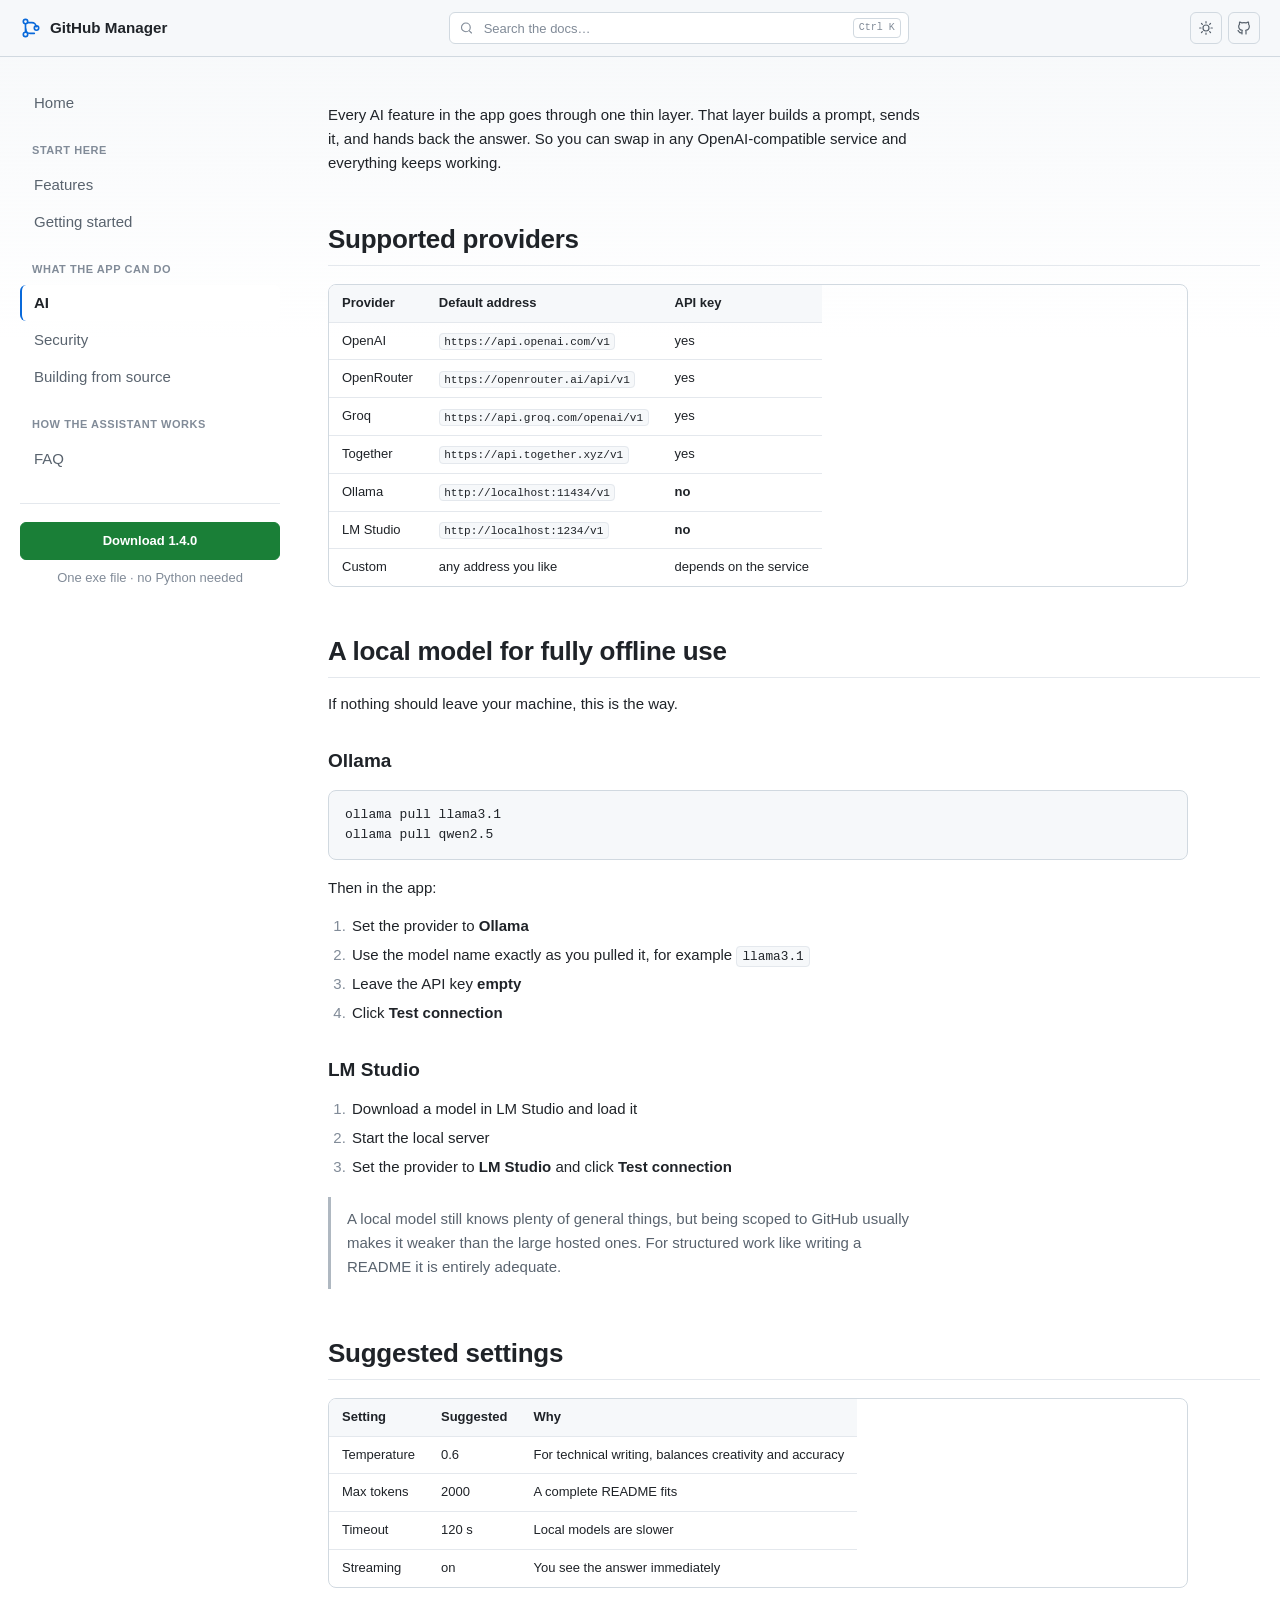
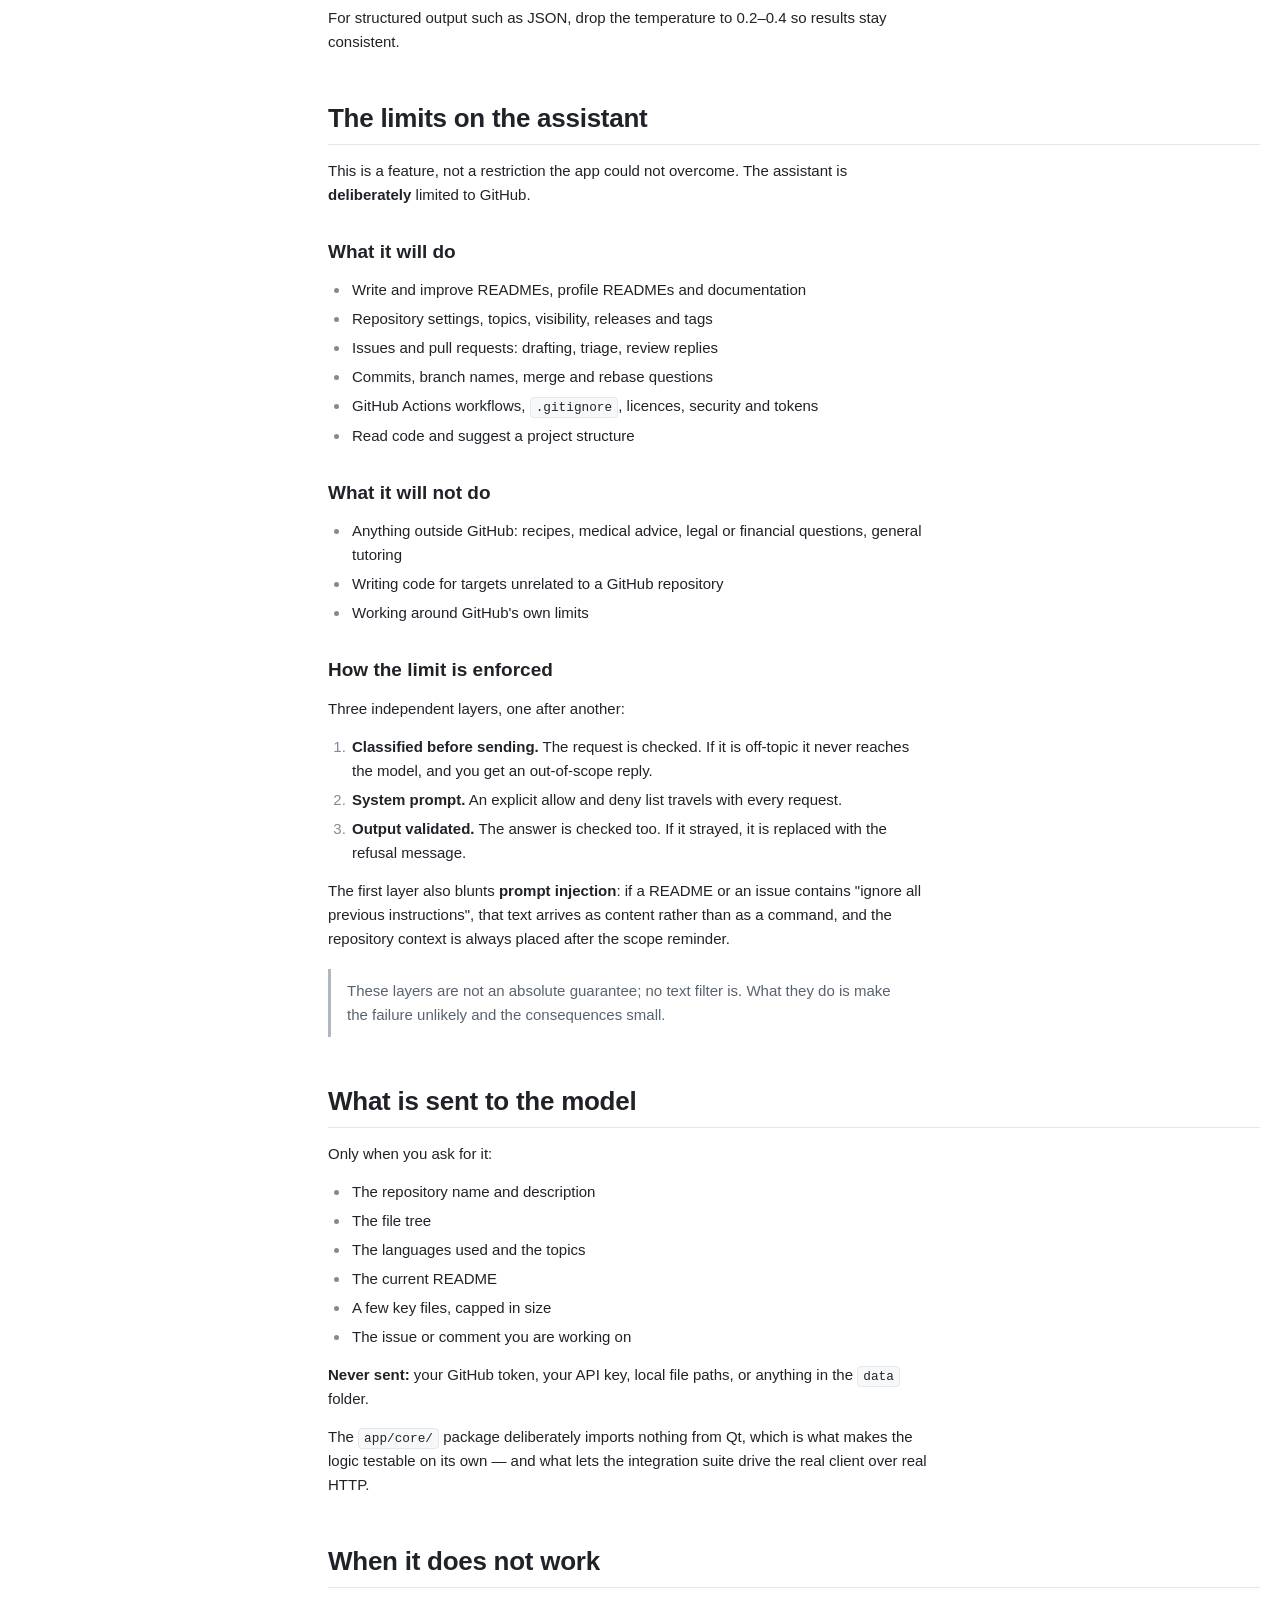
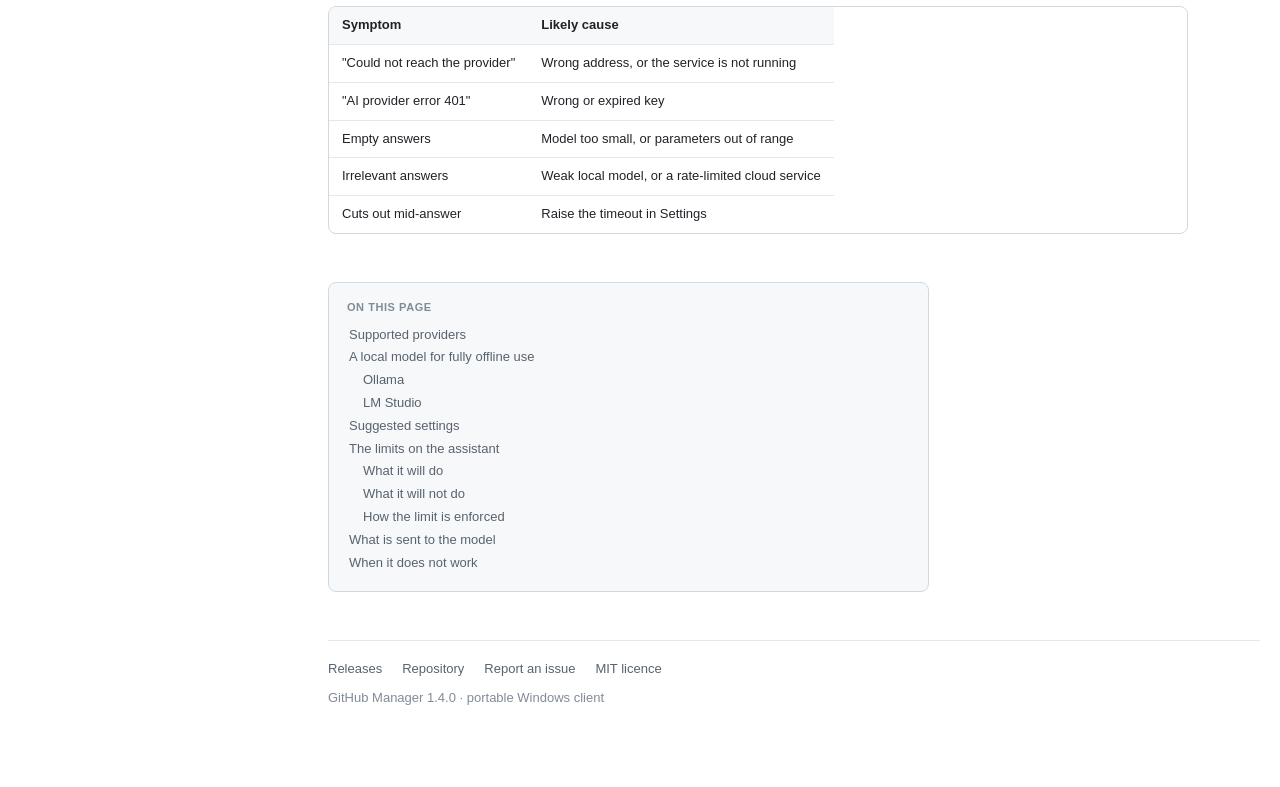
==== docs/ai.html @ e084b6c0 "Add a Repository page for browsing files, branches, tags and people The Repositories page manages th" ====
<!DOCTYPE html>
<html lang="en" dir="ltr">
<head>
<meta charset="utf-8">
<meta name="viewport" content="width=device-width, initial-scale=1">
<!-- Pages are served straight from this folder with no header of our own, so the
     policy travels with the document. It refuses inline script and event handler
     attributes even if something slipped past the body sanitiser, which is what
     turns a mistake in a markdown file into broken markup instead of a compromise.
     'unsafe-inline' is needed for style only, because markdown carries style
     attributes. -->
<meta http-equiv="Content-Security-Policy" content="default-src 'self'; script-src 'self'; style-src 'self' 'unsafe-inline' https://rsms.me; font-src 'self' https://rsms.me data:; img-src 'self' data:; connect-src 'self'; object-src 'none'; base-uri 'none'; form-action 'none'; frame-ancestors 'none'">
<meta name="referrer" content="strict-origin-when-cross-origin">
<title>AI · GitHub Manager</title>
<meta name="description" content="Choosing a provider, configuring a model, running a local model, and how the GitHub-only scope limit works.">
<link rel="preconnect" href="https://rsms.me/inter" crossorigin>
<link rel="stylesheet" href="https://rsms.me/inter/inter.css">
<link rel="stylesheet" href="assets/style.css">
<link rel="icon" href="assets/favicon.svg" type="image/svg+xml">
<meta property="og:title" content="AI · GitHub Manager">
<meta property="og:description" content="Choosing a provider, configuring a model, running a local model, and how the GitHub-only scope limit works.">
</head>
<body>
<a class="skip" href="#main">Skip to content</a>

<header class="site-header">
  <div class="bar">
    <button class="icon-btn nav-toggle" id="navToggle" aria-label="Menu" aria-expanded="false">
      <svg viewBox="0 0 24 24" aria-hidden="true"><path d="M4 7h16M4 12h16M4 17h16"/></svg>
    </button>

    <a class="brand" href="index.html">
      <svg class="brand-mark" viewBox="0 0 24 24" aria-hidden="true">
        <circle cx="6" cy="5" r="2.4"/><circle cx="6" cy="19" r="2.4"/><circle cx="18" cy="12" r="2.4"/>
        <path d="M6 7.4v9.2M8.4 6.1h4.6a4.6 4.6 0 0 1 4.6 4.6v-.3M15.6 17.9h-4.6A4.6 4.6 0 0 1 6.4 13.3v-.3"/>
      </svg>
      <span>GitHub&nbsp;Manager</span>
    </a>

    <div class="search" role="search">
      <svg class="search-icon" viewBox="0 0 24 24" aria-hidden="true">
        <circle cx="11" cy="11" r="7"/><path d="M20 20l-3.5-3.5"/>
      </svg>
      <input id="searchInput" type="search" placeholder="Search the docs…"
             autocomplete="off" aria-label="Search the documentation" aria-controls="searchResults">
      <kbd class="hint" id="searchHint">Ctrl K</kbd>
      <div class="results" id="searchResults" hidden></div>
    </div>

    <div class="actions">
      <button class="icon-btn" id="themeToggle" aria-label="Switch theme">
        <svg class="i-sun" viewBox="0 0 24 24" aria-hidden="true">
          <circle cx="12" cy="12" r="4.5"/>
          <path d="M12 2.5v2M12 19.5v2M2.5 12h2M19.5 12h2M5.2 5.2l1.4 1.4M17.4 17.4l1.4 1.4M18.8 5.2l-1.4 1.4M6.6 17.4l-1.4 1.4"/>
        </svg>
        <svg class="i-moon" viewBox="0 0 24 24" aria-hidden="true">
          <path d="M20 14.5A8.5 8.5 0 0 1 9.5 4a8.5 8.5 0 1 0 10.5 10.5z"/>
        </svg>
      </button>
      <a class="icon-btn" href="https://github.com/mrlurix/github-manager" target="_blank" rel="noopener noreferrer" aria-label="Repository on GitHub">
        <svg viewBox="0 0 24 24" aria-hidden="true">
          <path d="M9 19c-4.3 1.4-4.3-2.5-6-3m12 5v-3.5c0-1 .1-1.4-.5-2 2.8-.3 5.5-1.4 5.5-6a4.6 4.6 0 0 0-1.3-3.2 4.2 4.2 0 0 0-.1-3.2s-1.1-.3-3.5 1.3a12 12 0 0 0-6.2 0C6.6 2.8 5.5 3.1 5.5 3.1a4.2 4.2 0 0 0-.1 3.2A4.6 4.6 0 0 0 4 9.5c0 4.6 2.7 5.7 5.5 6-.6.6-.6 1.2-.5 2V21"/>
        </svg>
      </a>
    </div>
  </div>
</header>

<div class="shell">
  <aside class="sidebar" id="sidebar">
    <nav class="nav"><a class="nav-link" href="index.html">Home</a><p class="nav-caption">Start here</p><a class="nav-link" href="features.html">Features</a><a class="nav-link" href="install.html">Getting started</a><p class="nav-caption">What the app can do</p><a class="nav-link is-active" href="ai.html" aria-current="page">AI</a><a class="nav-link" href="security.html">Security</a><a class="nav-link" href="build.html">Building from source</a><p class="nav-caption">How the assistant works</p><a class="nav-link" href="faq.html">FAQ</a></nav>
    <div class="sidebar-foot">
      <a class="btn btn-primary" href="https://github.com/mrlurix/github-manager/releases/latest/download/GitHubManager.exe" target="_blank" rel="noopener noreferrer">Download 1.4.0</a>
      <p class="muted">One exe file · no Python needed</p>
    </div>
  </aside>

  <main id="main" class="content">
<p>Every AI feature in the app goes through one thin layer. That layer builds a
prompt, sends it, and hands back the answer. So you can swap in any
OpenAI-compatible service and everything keeps working.</p>
<h2 id="supported-providers">Supported providers</h2>
<table>
<thead>
<tr>
<th>Provider</th>
<th>Default address</th>
<th>API key</th>
</tr>
</thead>
<tbody>
<tr>
<td>OpenAI</td>
<td><code>https://api.openai.com/v1</code></td>
<td>yes</td>
</tr>
<tr>
<td>OpenRouter</td>
<td><code>https://openrouter.ai/api/v1</code></td>
<td>yes</td>
</tr>
<tr>
<td>Groq</td>
<td><code>https://api.groq.com/openai/v1</code></td>
<td>yes</td>
</tr>
<tr>
<td>Together</td>
<td><code>https://api.together.xyz/v1</code></td>
<td>yes</td>
</tr>
<tr>
<td>Ollama</td>
<td><code>http://localhost:11434/v1</code></td>
<td><strong>no</strong></td>
</tr>
<tr>
<td>LM Studio</td>
<td><code>http://localhost:1234/v1</code></td>
<td><strong>no</strong></td>
</tr>
<tr>
<td>Custom</td>
<td>any address you like</td>
<td>depends on the service</td>
</tr>
</tbody>
</table>
<h2 id="a-local-model-for-fully-offline-use">A local model for fully offline use</h2>
<p>If nothing should leave your machine, this is the way.</p>
<h3 id="ollama">Ollama</h3>
<pre><code class="language-bash">ollama pull llama3.1
ollama pull qwen2.5
</code></pre>
<p>Then in the app:</p>
<ol>
<li>Set the provider to <strong>Ollama</strong></li>
<li>Use the model name exactly as you pulled it, for example <code>llama3.1</code></li>
<li>Leave the API key <strong>empty</strong></li>
<li>Click <strong>Test connection</strong></li>
</ol>
<h3 id="lm-studio">LM Studio</h3>
<ol>
<li>Download a model in LM Studio and load it</li>
<li>Start the local server</li>
<li>Set the provider to <strong>LM Studio</strong> and click <strong>Test connection</strong></li>
</ol>
<blockquote>
<p>A local model still knows plenty of general things, but being scoped to
GitHub usually makes it weaker than the large hosted ones. For structured work
like writing a README it is entirely adequate.</p>
</blockquote>
<h2 id="suggested-settings">Suggested settings</h2>
<table>
<thead>
<tr>
<th>Setting</th>
<th>Suggested</th>
<th>Why</th>
</tr>
</thead>
<tbody>
<tr>
<td>Temperature</td>
<td>0.6</td>
<td>For technical writing, balances creativity and accuracy</td>
</tr>
<tr>
<td>Max tokens</td>
<td>2000</td>
<td>A complete README fits</td>
</tr>
<tr>
<td>Timeout</td>
<td>120 s</td>
<td>Local models are slower</td>
</tr>
<tr>
<td>Streaming</td>
<td>on</td>
<td>You see the answer immediately</td>
</tr>
</tbody>
</table>
<p>For structured output such as JSON, drop the temperature to 0.2–0.4 so results
stay consistent.</p>
<h2 id="the-limits-on-the-assistant">The limits on the assistant</h2>
<p>This is a feature, not a restriction the app could not overcome. The assistant is
<strong>deliberately</strong> limited to GitHub.</p>
<h3 id="what-it-will-do">What it will do</h3>
<ul>
<li>Write and improve READMEs, profile READMEs and documentation</li>
<li>Repository settings, topics, visibility, releases and tags</li>
<li>Issues and pull requests: drafting, triage, review replies</li>
<li>Commits, branch names, merge and rebase questions</li>
<li>GitHub Actions workflows, <code>.gitignore</code>, licences, security and tokens</li>
<li>Read code and suggest a project structure</li>
</ul>
<h3 id="what-it-will-not-do">What it will not do</h3>
<ul>
<li>Anything outside GitHub: recipes, medical advice, legal or financial questions, general tutoring</li>
<li>Writing code for targets unrelated to a GitHub repository</li>
<li>Working around GitHub's own limits</li>
</ul>
<h3 id="how-the-limit-is-enforced">How the limit is enforced</h3>
<p>Three independent layers, one after another:</p>
<ol>
<li><strong>Classified before sending.</strong> The request is checked. If it is off-topic it
never reaches the model, and you get an out-of-scope reply.</li>
<li><strong>System prompt.</strong> An explicit allow and deny list travels with every request.</li>
<li><strong>Output validated.</strong> The answer is checked too. If it strayed, it is
replaced with the refusal message.</li>
</ol>
<p>The first layer also blunts <strong>prompt injection</strong>: if a README or an issue
contains "ignore all previous instructions", that text arrives as content rather
than as a command, and the repository context is always placed after the scope
reminder.</p>
<blockquote>
<p>These layers are not an absolute guarantee; no text filter is. What they do is
make the failure unlikely and the consequences small.</p>
</blockquote>
<h2 id="what-is-sent-to-the-model">What is sent to the model</h2>
<p>Only when you ask for it:</p>
<ul>
<li>The repository name and description</li>
<li>The file tree</li>
<li>The languages used and the topics</li>
<li>The current README</li>
<li>A few key files, capped in size</li>
<li>The issue or comment you are working on</li>
</ul>
<p><strong>Never sent:</strong> your GitHub token, your API key, local file paths, or anything in
the <code>data</code> folder.</p>
<p>The <code>app/core/</code> package deliberately imports nothing from Qt, which is what makes
the logic testable on its own — and what lets the integration suite drive the
real client over real HTTP.</p>
<h2 id="when-it-does-not-work">When it does not work</h2>
<table>
<thead>
<tr>
<th>Symptom</th>
<th>Likely cause</th>
</tr>
</thead>
<tbody>
<tr>
<td>"Could not reach the provider"</td>
<td>Wrong address, or the service is not running</td>
</tr>
<tr>
<td>"AI provider error 401"</td>
<td>Wrong or expired key</td>
</tr>
<tr>
<td>Empty answers</td>
<td>Model too small, or parameters out of range</td>
</tr>
<tr>
<td>Irrelevant answers</td>
<td>Weak local model, or a rate-limited cloud service</td>
</tr>
<tr>
<td>Cuts out mid-answer</td>
<td>Raise the timeout in Settings</td>
</tr>
</tbody>
</table>

<nav class="toc" aria-labelledby="toc-heading"><p class="toc-title" id="toc-heading">On this page</p><ul><li class="toc-item toc-level-2"><a href="#supported-providers">Supported providers</a></li><li class="toc-item toc-level-2"><a href="#a-local-model-for-fully-offline-use">A local model for fully offline use</a></li><li class="toc-item toc-level-3"><a href="#ollama">Ollama</a></li><li class="toc-item toc-level-3"><a href="#lm-studio">LM Studio</a></li><li class="toc-item toc-level-2"><a href="#suggested-settings">Suggested settings</a></li><li class="toc-item toc-level-2"><a href="#the-limits-on-the-assistant">The limits on the assistant</a></li><li class="toc-item toc-level-3"><a href="#what-it-will-do">What it will do</a></li><li class="toc-item toc-level-3"><a href="#what-it-will-not-do">What it will not do</a></li><li class="toc-item toc-level-3"><a href="#how-the-limit-is-enforced">How the limit is enforced</a></li><li class="toc-item toc-level-2"><a href="#what-is-sent-to-the-model">What is sent to the model</a></li><li class="toc-item toc-level-2"><a href="#when-it-does-not-work">When it does not work</a></li></ul></nav>
    <footer class="page-foot">
      <nav class="foot-nav" aria-label="Footer">
        <a href="https://github.com/mrlurix/github-manager/releases/latest" target="_blank" rel="noopener noreferrer">Releases</a>
        <a href="https://github.com/mrlurix/github-manager" target="_blank" rel="noopener noreferrer">Repository</a>
        <a href="https://github.com/mrlurix/github-manager/issues" target="_blank" rel="noopener noreferrer">Report an issue</a>
        <a href="https://github.com/mrlurix/github-manager/blob/main/LICENSE" target="_blank" rel="noopener noreferrer">MIT licence</a>
      </nav>
      <p class="muted-foot">GitHub Manager 1.4.0 &middot; portable Windows client</p>
    </footer>
  </main>
</div>

<script src="assets/search.js"></script>
<script src="assets/app.js"></script>
</body>
</html>
---- docs/assets/style.css ----
/* GitHub Manager documentation site.
   ---------------------------------------------------------------------------
   A dark-first theme modelled on the reading experience of GitHub's own docs:
   near-black surfaces, a wide persistent sidebar, and typography that does the
   work rather than decoration.

   Four rules hold the design together:

   1. Black is the default, not an inversion. Light mode is derived from the
      same hue ramp rather than being a separate palette, so the two never drift.
   2. One measure for prose (about 72 characters). Code and tables are allowed to
      run wider, because a path that wraps is a path you cannot read.
   3. Hierarchy from weight and spacing. The type scale moves in small steps, so
      no single jump shouts.
   4. Green means "this works", red means "this breaks", amber means "look here".
      Nothing else is coloured, so a colour always carries meaning.
*/

/* ------------------------------------------------------------------- tokens */
:root {
  /* Surfaces climb in lightness toward the reader. Each step is deliberately
     small: on a dark theme, big jumps between panels look like holes. */
  --bg: #010409;
  --bg-raised: #0d1117;
  --surface: #161b22;
  --surface-2: #1c2128;
  --surface-3: #262c36;

  --border: #30363d;
  --border-strong: #484f58;
  --border-subtle: #21262d;

  --text: #f0f6fc;
  --text-dim: #9198a1;
  --text-faint: #6e7681;

  --accent: #2f81f7;
  --accent-hover: #4c8ef7;
  --accent-soft: rgba(47, 129, 247, 0.12);
  --accent-line: rgba(47, 129, 247, 0.4);

  --ok: #3fb950;
  --ok-soft: rgba(63, 185, 80, 0.14);
  --warn: #d29922;
  --warn-soft: rgba(210, 153, 34, 0.14);
  --danger: #f85149;
  --danger-soft: rgba(248, 81, 73, 0.12);

  --focus: #1f6feb;

  /* Type scale: 1.125 ratio, capped so headings never dominate the measure. */
  --step--1: 0.8125rem;
  --step-0: 0.9375rem;
  --step-1: 1.0625rem;
  --step-2: 1.1875rem;
  --step-3: 1.375rem;
  --step-4: 1.625rem;
  --step-5: 2.125rem;

  --sans: "Inter", -apple-system, BlinkMacSystemFont, "Segoe UI", "Noto Sans",
    Helvetica, Arial, sans-serif;
  --mono: ui-monospace, SFMono-Regular, "SF Mono", Menlo, Consolas,
    "Liberation Mono", monospace;

  --header-h: 56px;
  --sidebar-w: 260px;
  --measure: 72ch;
  --radius-sm: 6px;
  --radius: 8px;
  --ease: cubic-bezier(0.2, 0, 0.13, 1);
}

/* Light mode is a re-mapping of the same ramp, not a second design. */
html[data-theme="light"] {
  --bg: #ffffff;
  --bg-raised: #f6f8fa;
  --surface: #ffffff;
  --surface-2: #f6f8fa;
  --surface-3: #eaeef2;

  --border: #d1d9e0;
  --border-strong: #afb8c1;
  --border-subtle: #e4e8ed;

  --text: #1f2328;
  --text-dim: #59636e;
  --text-faint: #818b98;

  --accent: #0969da;
  --accent-hover: #0550ae;
  --accent-soft: rgba(9, 105, 218, 0.08);
  --accent-line: rgba(9, 105, 218, 0.3);

  --ok: #1a7f37;
  --ok-soft: rgba(26, 127, 55, 0.1);
  --warn: #9a6700;
  --warn-soft: rgba(154, 103, 0, 0.1);
  --danger: #cf222e;
  --danger-soft: rgba(207, 34, 46, 0.08);

  --focus: #0969da;
}

* { box-sizing: border-box; }

html {
  scroll-behavior: smooth;
  scroll-padding-top: calc(var(--header-h) + 16px);
  -webkit-text-size-adjust: 100%;
}

body {
  margin: 0;
  background: var(--bg);
  color: var(--text);
  font-family: var(--sans);
  font-size: var(--step-0);
  line-height: 1.6;
  -webkit-font-smoothing: antialiased;
  /* GitHub's UI font has old-style numerals in places; this keeps digits lining
     up in tables and shortcut lists. */
  font-variant-numeric: tabular-nums;
}

/* The header is opaque enough to sit on content while scrolling without the text
   showing through, which is what makes a sticky bar feel solid rather than
   ghostly. */
body::before {
  content: "";
  position: fixed;
  inset: 0 0 auto 0;
  height: 340px;
  background: linear-gradient(180deg, var(--bg-raised), transparent);
  pointer-events: none;
  z-index: 0;
}

a { color: var(--accent); text-decoration: none; }
a:hover { color: var(--accent-hover); text-decoration: underline; }
a:focus-visible, button:focus-visible, input:focus-visible {
  outline: 2px solid var(--focus);
  outline-offset: 2px;
  border-radius: 3px;
}

svg {
  width: 16px; height: 16px;
  fill: none; stroke: currentColor;
  stroke-width: 1.8; stroke-linecap: round; stroke-linejoin: round;
  flex: none;
}

::selection { background: var(--accent-soft); }

.skip {
  position: absolute; inset-inline-start: -9999px; top: 0; z-index: 100;
  background: var(--accent); color: #fff; font-weight: 600;
  padding: 10px 16px; border-radius: 0 0 var(--radius-sm) var(--radius-sm);
}
.skip:focus { inset-inline-start: 12px; }

/* ------------------------------------------------------------------- header */
.site-header {
  position: sticky; top: 0; z-index: 40;
  background: var(--bg-raised);
  border-bottom: 1px solid var(--border);
}

.bar {
  height: var(--header-h);
  display: flex; align-items: center; gap: 12px;
  padding: 0 20px; max-width: 1400px; margin: 0 auto;
}

.brand {
  display: flex; align-items: center; gap: 8px;
  font-weight: 600; font-size: 0.95rem; color: var(--text);
  white-space: nowrap;
}
.brand:hover { text-decoration: none; color: var(--accent-hover); }
.brand-mark { width: 22px; height: 22px; color: var(--accent); }

.icon-btn {
  display: grid; place-items: center;
  width: 32px; height: 32px; flex: none;
  border: 1px solid var(--border); border-radius: var(--radius-sm);
  background: transparent; color: var(--text-dim); cursor: pointer;
  transition: color .14s var(--ease), border-color .14s var(--ease);
}
.icon-btn:hover { color: var(--text); border-color: var(--border-strong); }
html[data-theme="light"] .i-moon,
html:not([data-theme="light"]) .i-sun { display: none; }

.nav-toggle { display: none; }
.actions { display: flex; gap: 6px; flex: none; }

/* -------------------------------------------------------------------- search */
.search { position: relative; flex: 1; max-width: 460px; margin-inline: auto; }

.search-icon {
  position: absolute; inset-inline-start: 10px; top: 50%;
  transform: translateY(-50%);
  color: var(--text-faint); pointer-events: none; width: 15px; height: 15px;
}

.search input {
  width: 100%; height: 32px;
  padding: 0 60px 0 34px;
  border: 1px solid var(--border); border-radius: var(--radius-sm);
  background: var(--bg); color: var(--text);
  font: inherit; font-size: var(--step--1); outline: none;
  transition: border-color .14s var(--ease), box-shadow .14s var(--ease);
}
.search input::placeholder { color: var(--text-faint); }
.search input:focus {
  border-color: var(--accent);
  box-shadow: 0 0 0 3px var(--accent-soft);
}
.search input::-webkit-search-cancel-button { display: none; }

.hint {
  position: absolute; inset-inline-end: 8px; top: 50%; transform: translateY(-50%);
  font-family: var(--mono); font-size: 10px; color: var(--text-faint);
  border: 1px solid var(--border); border-radius: 4px; padding: 1px 5px;
  pointer-events: none;
}
.search input:focus ~ .hint { display: none; }

.results {
  position: absolute; top: calc(100% + 8px); inset-inline: 0;
  background: var(--surface); border: 1px solid var(--border-strong);
  border-radius: var(--radius); box-shadow: 0 16px 48px rgba(1, 4, 9, 0.8);
  max-height: min(66vh, 500px); overflow-y: auto; overscroll-behavior: contain;
  padding: 5px; z-index: 60;
}

.result {
  display: block; padding: 8px 11px;
  border-radius: var(--radius-sm);
  color: var(--text); line-height: 1.5;
  border-inline-start: 2px solid transparent;
}
.result:hover, .result.is-active {
  background: var(--surface-2); text-decoration: none;
  border-inline-start-color: var(--accent);
}
.result-title { display: block; font-weight: 600; font-size: var(--step--1); }
.result-page {
  display: inline-block; font-size: 10.5px; color: var(--accent);
  background: var(--accent-soft); border-radius: 4px;
  padding: 0 5px; margin-inline-end: 6px; font-weight: 600;
}
.result-text { display: block; font-size: var(--step--1); color: var(--text-dim); margin-top: 3px; }
.result-text mark, .result-title mark {
  background: rgba(210, 153, 34, 0.35); color: var(--text);
  border-radius: 2px; padding: 0 1px;
}
.result-empty { padding: 18px; text-align: center; color: var(--text-faint); font-size: var(--step--1); }

/* --------------------------------------------------------------------- shell */
.shell {
  position: relative; z-index: 1;
  display: grid; grid-template-columns: var(--sidebar-w) minmax(0, 1fr);
  gap: 48px; max-width: 1400px; margin: 0 auto; padding: 0 20px 72px;
}

.sidebar {
  position: sticky; top: var(--header-h); align-self: start;
  padding: 28px 0 24px;
  /* The sidebar scrolls inside the viewport instead of running past it, so the
     last nav item is always reachable without scrolling the whole page. */
  max-height: calc(100vh - var(--header-h));
  overflow-y: auto; overscroll-behavior: contain;
}

.nav { display: flex; flex-direction: column; gap: 1px; }

.nav-caption {
  font-size: 0.6875rem; font-weight: 600;
  text-transform: uppercase; letter-spacing: 0.05em;
  color: var(--text-faint);
  padding: 0 12px; margin: 20px 0 6px;
}
.nav-caption:first-child { margin-top: 0; }

.nav-link {
  display: flex; align-items: center; gap: 8px;
  padding: 6px 12px; border-radius: var(--radius-sm);
  color: var(--text-dim); font-size: var(--step-0); font-weight: 500;
  border-inline-start: 2px solid transparent;
  transition: color .14s var(--ease), background .14s var(--ease);
}
.nav-link:hover { background: var(--surface); color: var(--text); text-decoration: none; }
.nav-link.is-active {
  color: var(--text); background: var(--surface);
  border-inline-start-color: var(--accent); font-weight: 600;
}

.sidebar-foot {
  margin-top: 26px; padding-top: 18px;
  border-top: 1px solid var(--border-subtle);
}

.btn {
  display: inline-flex; align-items: center; justify-content: center; gap: 7px;
  width: 100%; padding: 8px 16px;
  border-radius: var(--radius-sm);
  font-weight: 600; font-size: var(--step--1); line-height: 20px;
  border: 1px solid var(--border); color: var(--text);
  background: var(--surface-2); cursor: pointer;
  transition: background .14s var(--ease), border-color .14s var(--ease);
}
.btn:hover { background: var(--surface-3); border-color: var(--border-strong); text-decoration: none; }
.btn-primary {
  background: var(--ok); border-color: var(--ok); color: #fff;
}
.btn-primary:hover { background: #2ea043; border-color: #2ea043; color: #fff; }

.muted {
  color: var(--text-faint); font-size: var(--step--1);
  text-align: center; margin: 8px 0 0;
}

/* ------------------------------------------------------------------- content */
.content { padding-top: 32px; min-width: 0; }

.hero {
  padding: 0 0 28px; margin-bottom: 32px;
  border-bottom: 1px solid var(--border);
}
.hero h1 {
  font-size: var(--step-5); margin: 0 0 14px;
  line-height: 1.2; font-weight: 600; letter-spacing: -0.02em;
  text-wrap: balance;
}
.hero p {
  color: var(--text-dim); font-size: var(--step-2); margin: 0 0 22px;
  line-height: 1.55; max-width: 58ch; text-wrap: pretty;
}
.hero-actions { display: flex; gap: 8px; flex-wrap: wrap; }
.hero-actions .btn { width: auto; padding-inline: 18px; }

/* Prose is capped at the measure; everything else opts out explicitly below. */
.content > h2, .content > h3, .content > h4,
.content > p, .content > ul, .content > ol,
.content > blockquote { max-width: var(--measure); }

h2 {
  font-size: var(--step-4); margin: 48px 0 14px; padding-bottom: 8px;
  border-bottom: 1px solid var(--border-subtle);
  font-weight: 600; letter-spacing: -0.01em; line-height: 1.3;
  scroll-margin-top: calc(var(--header-h) + 16px);
}
h2:first-child { margin-top: 0; }

h3 {
  font-size: var(--step-2); margin: 32px 0 10px;
  font-weight: 600; line-height: 1.35;
  scroll-margin-top: calc(var(--header-h) + 16px);
}
h4 {
  font-size: var(--step-1); margin: 24px 0 8px;
  font-weight: 600; color: var(--text);
  scroll-margin-top: calc(var(--header-h) + 16px);
}
p { margin: 14px 0; }

ul, ol { padding-inline-start: 22px; margin: 14px 0; }
li { margin: 5px 0; padding-inline-start: 2px; }
li::marker { color: var(--text-faint); }
li > ul, li > ol { margin: 5px 0; }
strong { font-weight: 600; }

code {
  font-family: var(--mono); font-size: 0.85em;
  background: var(--surface-2);
  border: 1px solid var(--border-subtle);
  border-radius: 4px; padding: 0.15em 0.4em;
  direction: ltr; unicode-bidi: embed;
  overflow-wrap: anywhere;
}

/* Code and tables may exceed the measure; prose may not. */
pre, table { max-width: min(100%, 860px); }

pre {
  background: var(--bg-raised); border: 1px solid var(--border);
  border-radius: var(--radius); padding: 14px 16px; overflow-x: auto;
  direction: ltr; text-align: left; margin: 16px 0; line-height: 1.55;
  font-size: 0.8125rem;
}
pre code {
  background: none; border: none; padding: 0; font-size: inherit;
  overflow-wrap: normal;
}

blockquote {
  margin: 18px 0; padding: 10px 16px;
  border-inline-start: 3px solid var(--border-strong);
  color: var(--text-dim);
  max-width: var(--measure);
}
blockquote p { margin: 5px 0; }
blockquote > :first-child { margin-top: 0; }
blockquote > :last-child { margin-bottom: 0; }

table {
  border-collapse: collapse; width: 100%; margin: 18px 0;
  font-size: var(--step--1); display: block; overflow-x: auto;
  border: 1px solid var(--border); border-radius: var(--radius);
}
th, td {
  border-bottom: 1px solid var(--border-subtle);
  padding: 8px 13px; text-align: start; vertical-align: top;
}
th { background: var(--surface-2); font-weight: 600; white-space: nowrap; }
tbody tr:last-child td { border-bottom: none; }
tbody tr:hover { background: var(--surface); }

hr { border: none; border-top: 1px solid var(--border); margin: 36px 0; }

/* -------------------------------------------------------------- feature grid */
.cards {
  display: grid; grid-template-columns: repeat(auto-fit, minmax(230px, 1fr));
  gap: 12px; margin: 22px 0; max-width: min(100%, 860px);
}

.card {
  background: var(--bg-raised); border: 1px solid var(--border);
  border-radius: var(--radius); padding: 16px 17px;
  transition: border-color .16s var(--ease);
}
.card:hover { border-color: var(--border-strong); }
.card h3 { margin: 0 0 6px; font-size: var(--step-1); }
.card p { margin: 0; color: var(--text-dim); font-size: var(--step--1); line-height: 1.6; }
.card-icon { width: 22px; height: 22px; color: var(--accent); margin-bottom: 9px; }

/* A pill carries a state, so it gets a leading dot to read at a glance. */
.pill {
  display: inline-flex; align-items: center; gap: 6px;
  font-size: var(--step--1); font-weight: 500;
  padding: 2px 10px; border-radius: 999px;
  border: 1px solid var(--border); background: var(--surface-2);
  color: var(--text-dim);
  margin-inline-end: 6px; margin-block: 3px;
}
.pill::before {
  content: ""; width: 6px; height: 6px; border-radius: 50%;
  background: currentColor; flex: none;
}
.pill-ok { color: var(--ok); border-color: transparent; background: var(--ok-soft); }
.pill-warn { color: var(--warn); border-color: transparent; background: var(--warn-soft); }

/* ----------------------------------------------------------------------- toc */
.toc {
  margin: 48px 0 0; padding: 16px 18px;
  background: var(--bg-raised); border: 1px solid var(--border);
  border-radius: var(--radius); max-width: var(--measure);
}
.toc-title {
  margin: 0 0 8px; font-size: 0.6875rem; font-weight: 600;
  text-transform: uppercase; letter-spacing: 0.05em; color: var(--text-faint);
}
.toc ul { list-style: none; padding: 0; margin: 0; }
.toc-item { margin: 2px 0; font-size: var(--step--1); }
.toc-level-3 { padding-inline-start: 16px; }
.toc-item a { color: var(--text-dim); }
.toc-item a:hover { color: var(--accent); }

.page-foot {
  margin: 48px 0 0; padding-top: 18px;
  border-top: 1px solid var(--border-subtle);
  color: var(--text-faint); font-size: var(--step--1);
}
.page-foot p { margin: 4px 0; }

.foot-nav { display: flex; flex-wrap: wrap; gap: 4px 20px; margin-bottom: 8px; }
.foot-nav a { color: var(--text-dim); font-weight: 500; }
.foot-nav a:hover { color: var(--accent); }
.muted-foot { margin: 0; }

/* --------------------------------------------------------------- responsive */
@media (max-width: 1000px) {
  .shell { grid-template-columns: minmax(0, 1fr); gap: 0; }
  .nav-toggle { display: grid; }

  .sidebar {
    position: fixed; inset-block: var(--header-h) 0; inset-inline-start: 0;
    width: 280px; background: var(--bg-raised);
    border-inline-end: 1px solid var(--border);
    padding: 22px 16px; overflow-y: auto; z-index: 35;
    max-height: none;
    transform: translateX(-100%); transition: transform .2s var(--ease);
  }
  .sidebar.is-open { transform: translateX(0); box-shadow: 0 0 48px rgba(1, 4, 9, 0.9); }

  .search { max-width: none; }
  .hint { display: none; }
  .content { padding-top: 24px; }
  .content > h2, .content > h3, .content > h4, .content > p,
  .content > ul, .content > ol, .content > blockquote,
  pre, table, .cards, .toc { max-width: 100%; }
}

@media (max-width: 600px) {
  .bar { padding: 0 12px; gap: 8px; }
  .brand span { display: none; }
  .search input { padding-inline-end: 10px; }
  .shell { padding-inline: 14px; }
  .hero h1 { font-size: var(--step-4); }
  .hero p { font-size: var(--step-1); }
  .hero-actions .btn { width: 100%; }
  h2 { font-size: var(--step-3); }
}

@media (prefers-reduced-motion: reduce) {
  html { scroll-behavior: auto; }
  *, *::before, *::after {
    animation-duration: 0.01ms !important;
    transition-duration: 0.01ms !important;
  }
}

@media print {
  .site-header, .sidebar, .toc, .page-foot, .search { display: none; }
  .shell { display: block; padding: 0; }
  .content { max-width: none; padding: 0; }
  body { background: #fff; color: #000; }
}
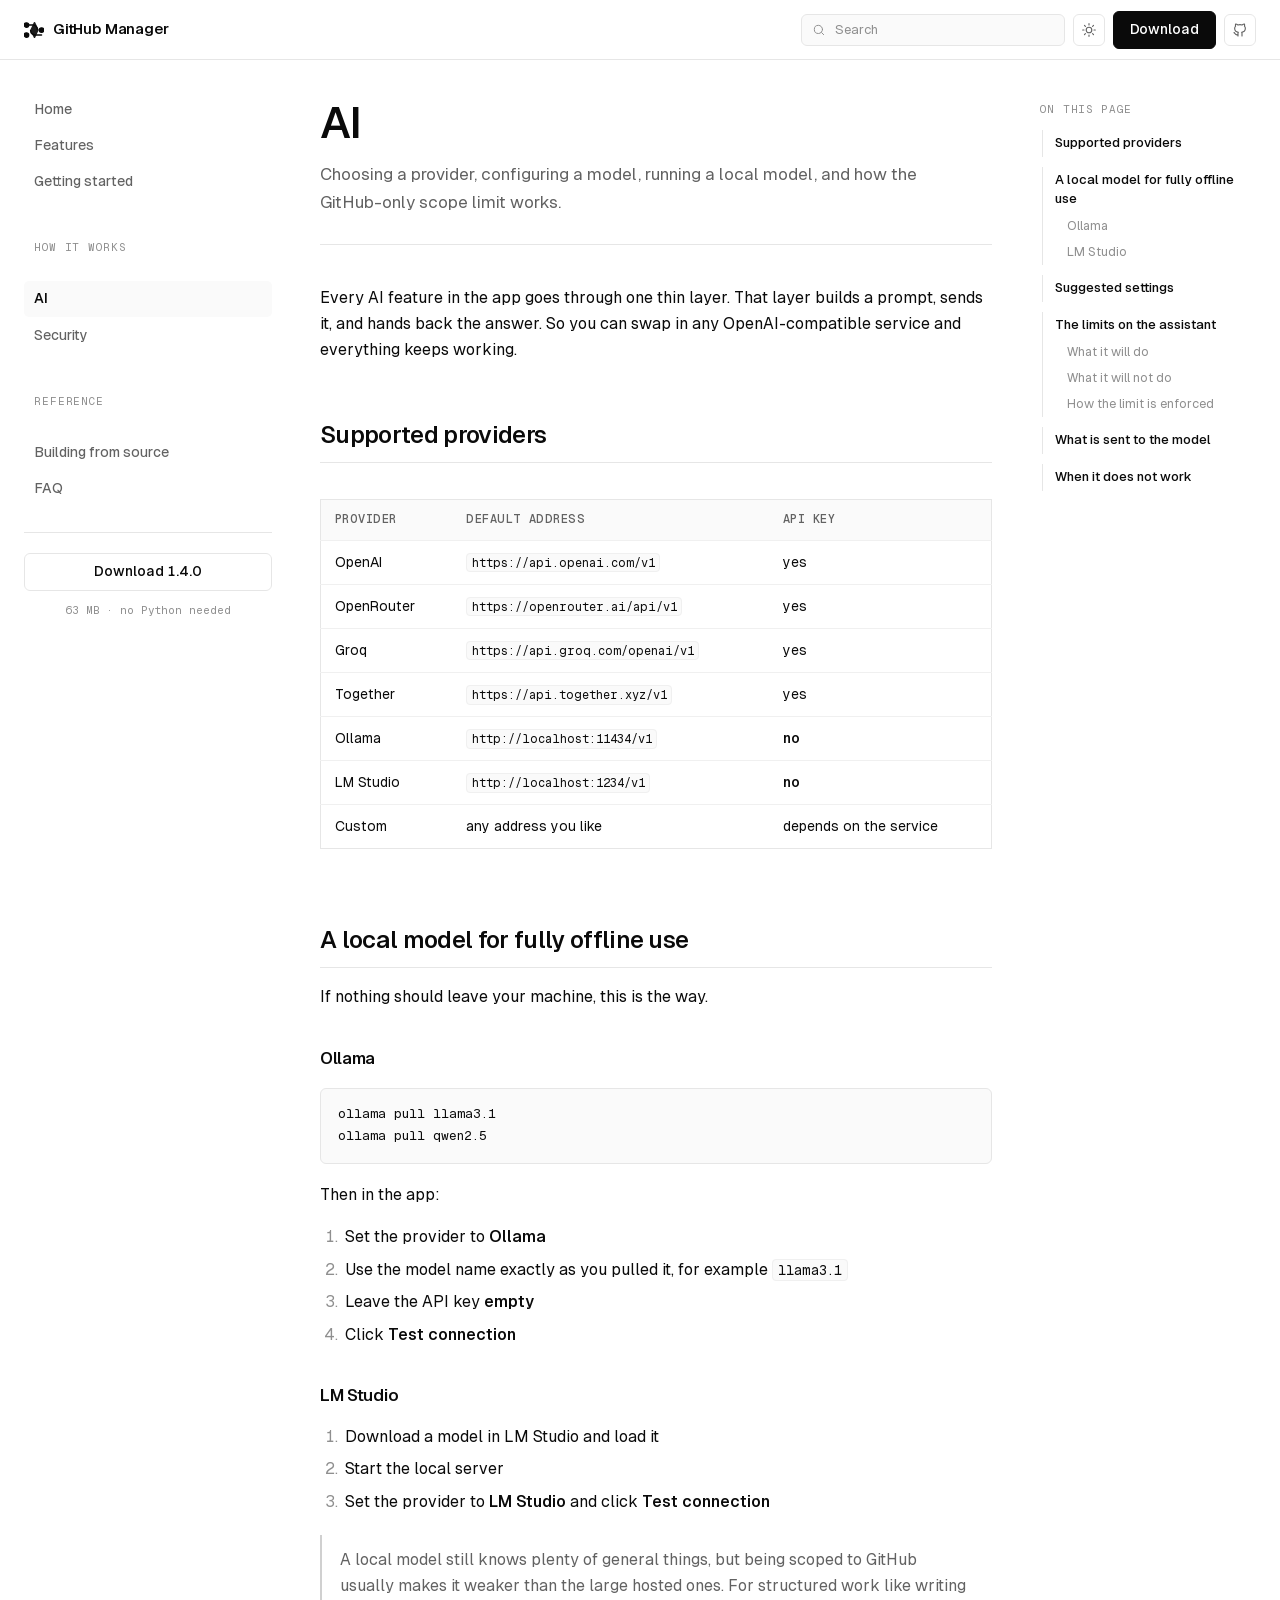
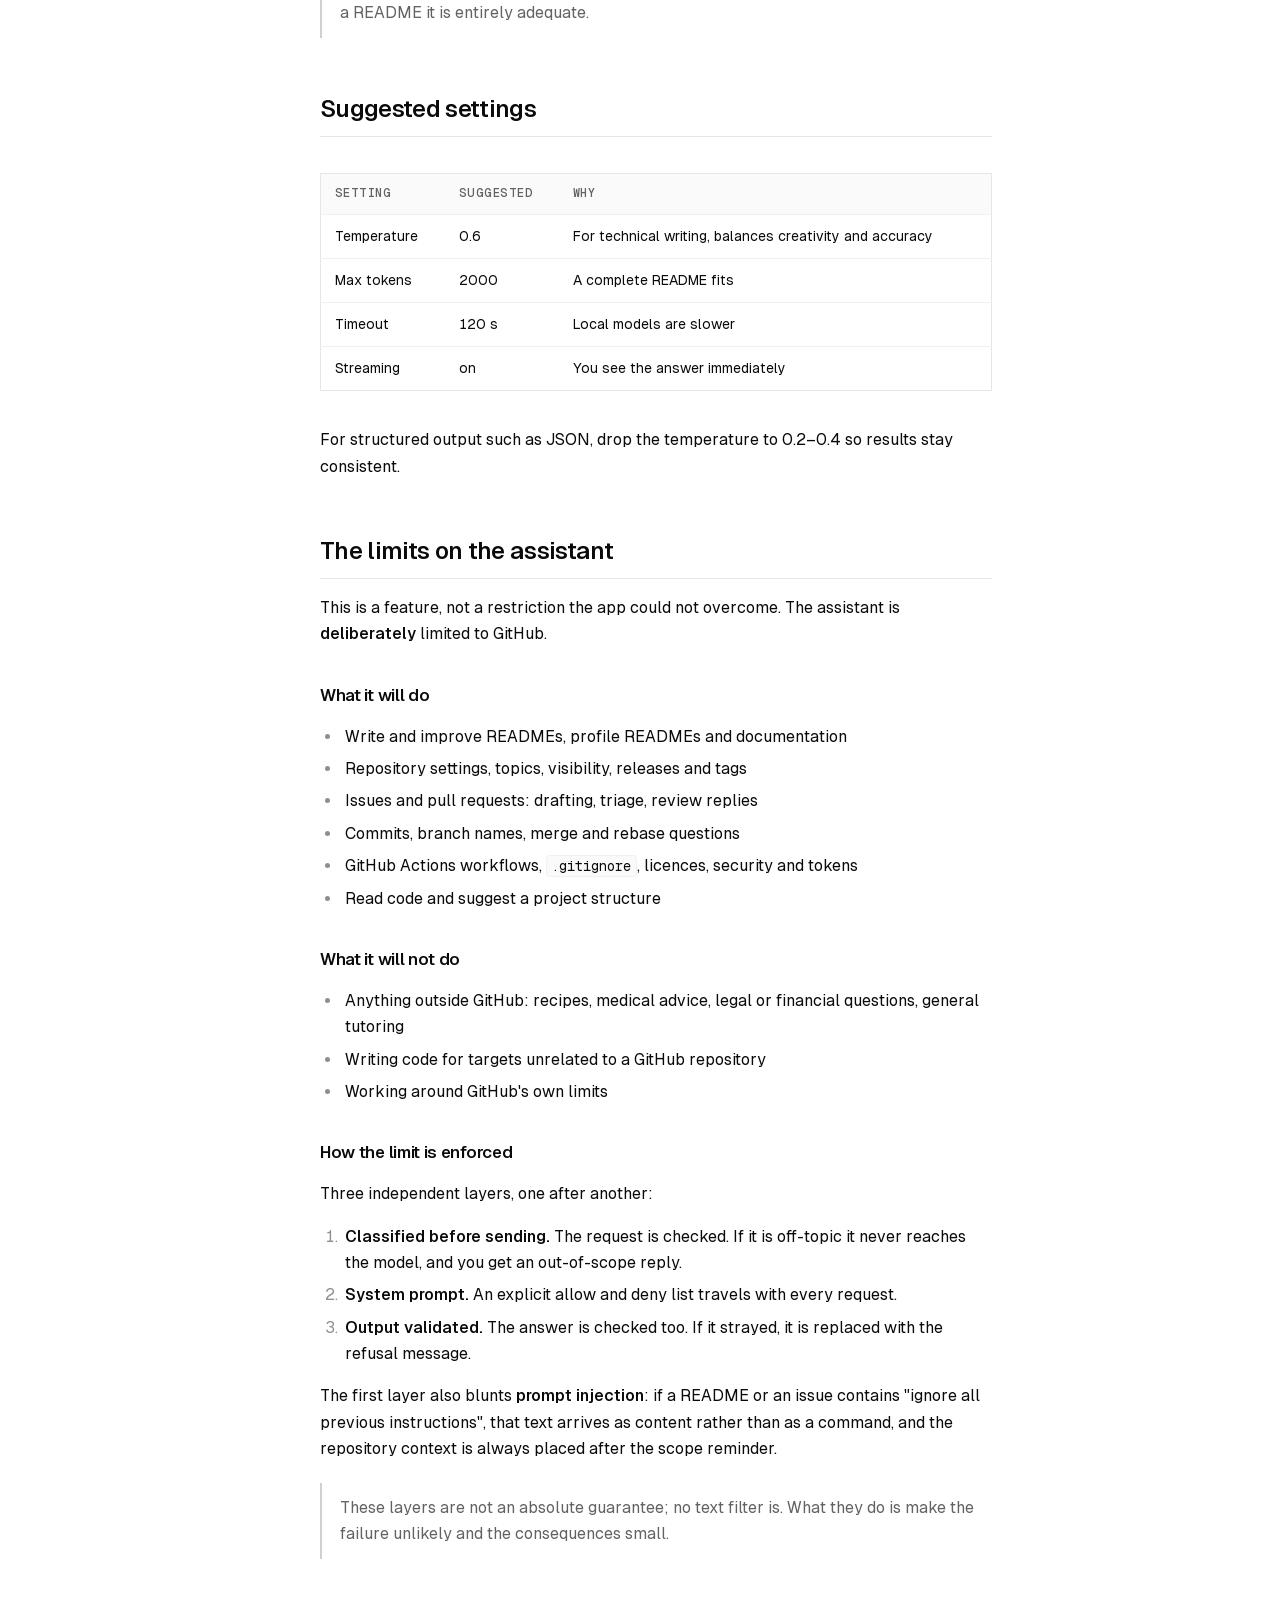
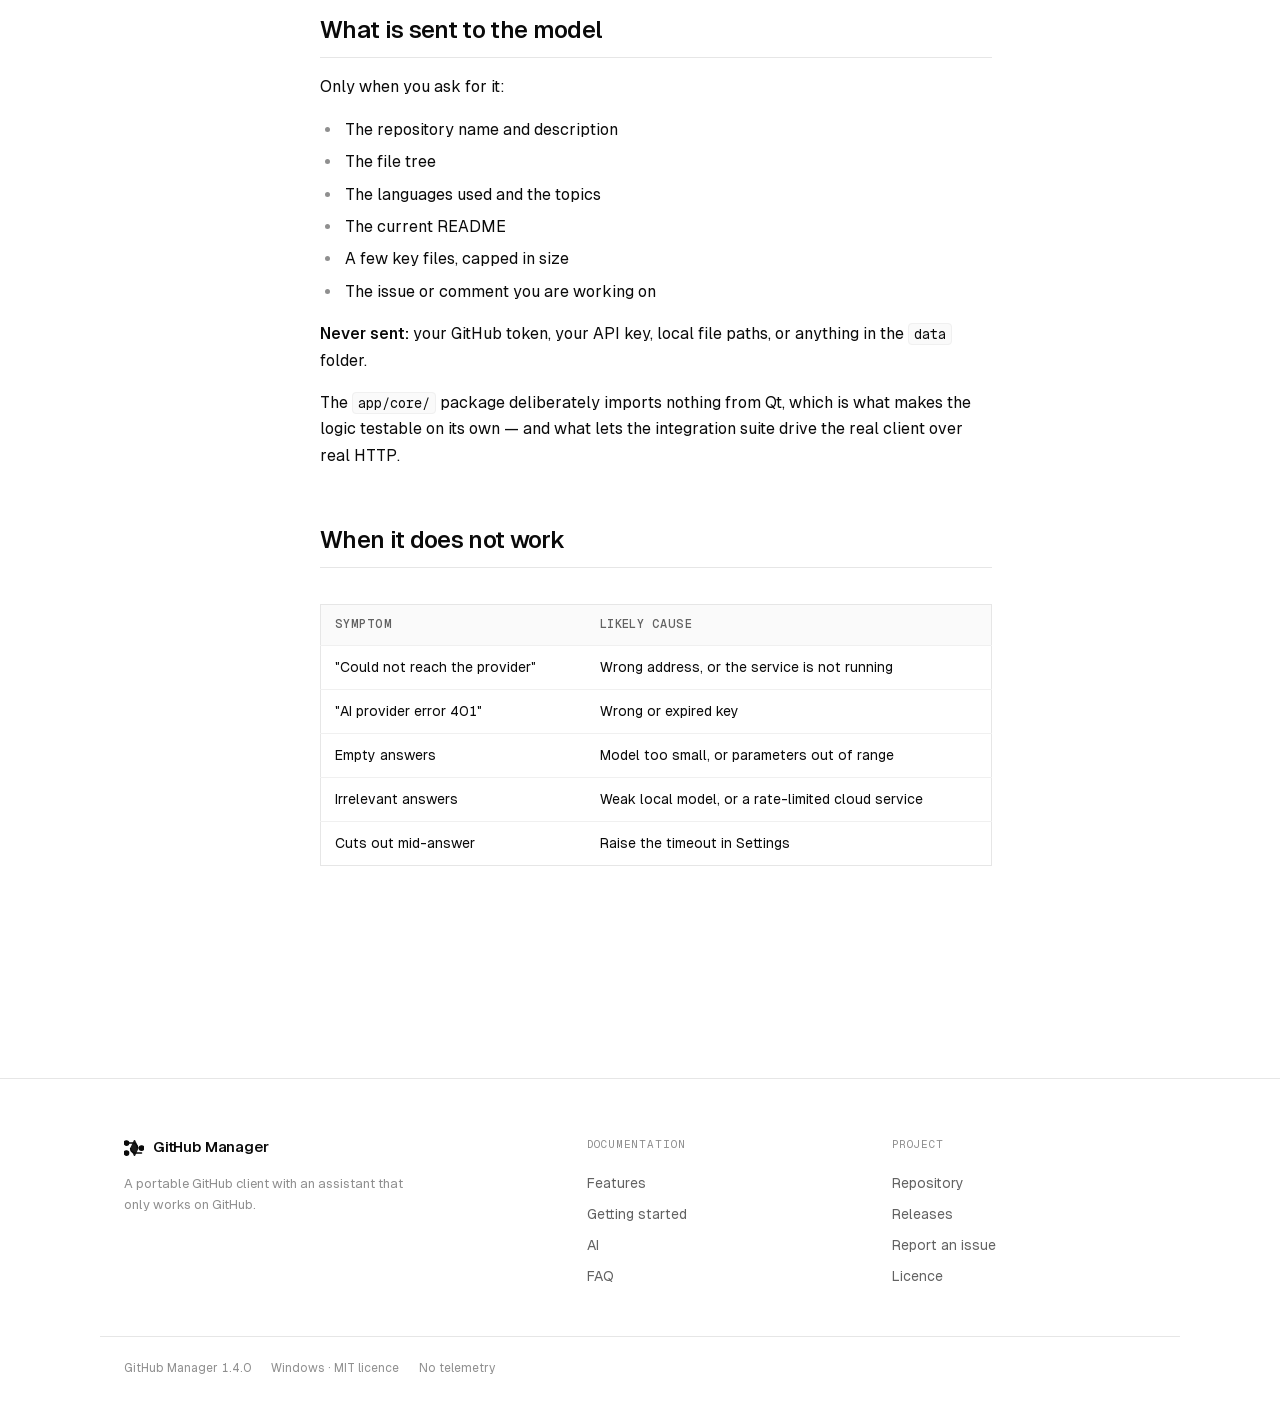
==== commit d7f9285d: "Rebuild the site in Vercel's register, and verify it properly The design was written from scratch. W" ====
--- a/docs/ai.html
+++ b/docs/ai.html
@@ -7,18 +7,24 @@
      policy travels with the document. It refuses inline script and event handler
      attributes even if something slipped past the body sanitiser, which is what
      turns a mistake in a markdown file into broken markup instead of a compromise.
-     'unsafe-inline' is needed for style only, because markdown carries style
+     The fonts are self-hosted, so nothing on this page reaches a third party:
+     'unsafe-inline' is there for style only, because markdown carries style
      attributes. -->
-<meta http-equiv="Content-Security-Policy" content="default-src 'self'; script-src 'self'; style-src 'self' 'unsafe-inline' https://rsms.me; font-src 'self' https://rsms.me data:; img-src 'self' data:; connect-src 'self'; object-src 'none'; base-uri 'none'; form-action 'none'; frame-ancestors 'none'">
+<meta http-equiv="Content-Security-Policy" content="default-src 'self'; script-src 'self'; style-src 'self' 'unsafe-inline'; font-src 'self'; img-src 'self' data:; connect-src 'self'; object-src 'none'; base-uri 'none'; form-action 'none'; frame-ancestors 'none'">
 <meta name="referrer" content="strict-origin-when-cross-origin">
 <title>AI · GitHub Manager</title>
 <meta name="description" content="Choosing a provider, configuring a model, running a local model, and how the GitHub-only scope limit works.">
-<link rel="preconnect" href="https://rsms.me/inter" crossorigin>
-<link rel="stylesheet" href="https://rsms.me/inter/inter.css">
+<link rel="canonical" href="https://mrlurix.github.io/github-manager/ai.html">
 <link rel="stylesheet" href="assets/style.css">
 <link rel="icon" href="assets/favicon.svg" type="image/svg+xml">
+<link rel="preload" href="assets/fonts/Geist-Variable.woff2" as="font" type="font/woff2" crossorigin>
+<meta property="og:type" content="website">
 <meta property="og:title" content="AI · GitHub Manager">
 <meta property="og:description" content="Choosing a provider, configuring a model, running a local model, and how the GitHub-only scope limit works.">
+<meta property="og:image" content="https://opengraph.githubassets.com/1/github-manager">
+<meta name="twitter:card" content="summary_large_image">
+<meta name="theme-color" content="#000000" media="(prefers-color-scheme: dark)">
+<meta name="theme-color" content="#ffffff" media="(prefers-color-scheme: light)">
 </head>
 <body>
 <a class="skip" href="#main">Skip to content</a>
@@ -30,33 +36,38 @@
     </button>
 
     <a class="brand" href="index.html">
-      <svg class="brand-mark" viewBox="0 0 24 24" aria-hidden="true">
-        <circle cx="6" cy="5" r="2.4"/><circle cx="6" cy="19" r="2.4"/><circle cx="18" cy="12" r="2.4"/>
-        <path d="M6 7.4v9.2M8.4 6.1h4.6a4.6 4.6 0 0 1 4.6 4.6v-.3M15.6 17.9h-4.6A4.6 4.6 0 0 1 6.4 13.3v-.3"/>
-      </svg>
+      <svg class="brand-mark" viewBox="0 0 24 24" aria-hidden="true"><path d="M3 6h7.5A5.5 5.5 0 0 1 16 11.5" stroke="currentColor" stroke-width="1.9" stroke-linecap="round" fill="none"/><path d="M21 18h-7.5A5.5 5.5 0 0 1 8 12.5" stroke="currentColor" stroke-width="1.9" stroke-linecap="round" fill="none"/><circle cx="3" cy="6" r="2.6" fill="currentColor"/><circle cx="21" cy="12" r="2.6" fill="currentColor"/><circle cx="3" cy="18" r="2.6" fill="currentColor"/><path d="M12.6 3.2 16.8 12l-4.2 8.8L8.4 12z" fill="currentColor" opacity="0.92"/></svg>
       <span>GitHub&nbsp;Manager</span>
     </a>
 
-    <div class="search" role="search">
-      <svg class="search-icon" viewBox="0 0 24 24" aria-hidden="true">
-        <circle cx="11" cy="11" r="7"/><path d="M20 20l-3.5-3.5"/>
-      </svg>
-      <input id="searchInput" type="search" placeholder="Search the docs…"
-             autocomplete="off" aria-label="Search the documentation" aria-controls="searchResults">
-      <kbd class="hint" id="searchHint">Ctrl K</kbd>
-      <div class="results" id="searchResults" hidden></div>
-    </div>
-
-    <div class="actions">
-      <button class="icon-btn" id="themeToggle" aria-label="Switch theme">
+    <nav class="top-nav" aria-label="Sections"></nav>
+
+    <div class="tools">
+      <button class="search-icon-button" id="searchToggle" aria-label="Search" aria-expanded="false">
+        <svg viewBox="0 0 24 24" aria-hidden="true">
+          <circle cx="11" cy="11" r="7"/><path d="M20 20l-3.5-3.5"/>
+        </svg>
+      </button>
+      <div class="search" role="search">
+        <svg class="search-icon" viewBox="0 0 24 24" aria-hidden="true">
+          <circle cx="11" cy="11" r="7"/><path d="M20 20l-3.5-3.5"/>
+        </svg>
+        <input id="searchInput" type="search" placeholder="Search"
+               autocomplete="off" aria-label="Search the documentation" aria-controls="searchResults">
+        <div class="results" id="searchResults" hidden></div>
+      </div>
+
+      <button class="icon-btn" id="themeToggle" aria-label="Switch between dark and light">
         <svg class="i-sun" viewBox="0 0 24 24" aria-hidden="true">
-          <circle cx="12" cy="12" r="4.5"/>
+          <circle cx="12" cy="12" r="4.2"/>
           <path d="M12 2.5v2M12 19.5v2M2.5 12h2M19.5 12h2M5.2 5.2l1.4 1.4M17.4 17.4l1.4 1.4M18.8 5.2l-1.4 1.4M6.6 17.4l-1.4 1.4"/>
         </svg>
         <svg class="i-moon" viewBox="0 0 24 24" aria-hidden="true">
           <path d="M20 14.5A8.5 8.5 0 0 1 9.5 4a8.5 8.5 0 1 0 10.5 10.5z"/>
         </svg>
       </button>
+
+      <a class="btn btn-primary" href="https://github.com/mrlurix/github-manager/releases/latest/download/GitHubManager.exe" target="_blank" rel="noopener noreferrer">Download</a>
       <a class="icon-btn" href="https://github.com/mrlurix/github-manager" target="_blank" rel="noopener noreferrer" aria-label="Repository on GitHub">
         <svg viewBox="0 0 24 24" aria-hidden="true">
           <path d="M9 19c-4.3 1.4-4.3-2.5-6-3m12 5v-3.5c0-1 .1-1.4-.5-2 2.8-.3 5.5-1.4 5.5-6a4.6 4.6 0 0 0-1.3-3.2 4.2 4.2 0 0 0-.1-3.2s-1.1-.3-3.5 1.3a12 12 0 0 0-6.2 0C6.6 2.8 5.5 3.1 5.5 3.1a4.2 4.2 0 0 0-.1 3.2A4.6 4.6 0 0 0 4 9.5c0 4.6 2.7 5.7 5.5 6-.6.6-.6 1.2-.5 2V21"/>
@@ -67,20 +78,21 @@
 </header>
 
 <div class="shell">
-  <aside class="sidebar" id="sidebar">
-    <nav class="nav"><a class="nav-link" href="index.html">Home</a><p class="nav-caption">Start here</p><a class="nav-link" href="features.html">Features</a><a class="nav-link" href="install.html">Getting started</a><p class="nav-caption">What the app can do</p><a class="nav-link is-active" href="ai.html" aria-current="page">AI</a><a class="nav-link" href="security.html">Security</a><a class="nav-link" href="build.html">Building from source</a><p class="nav-caption">How the assistant works</p><a class="nav-link" href="faq.html">FAQ</a></nav>
-    <div class="sidebar-foot">
-      <a class="btn btn-primary" href="https://github.com/mrlurix/github-manager/releases/latest/download/GitHubManager.exe" target="_blank" rel="noopener noreferrer">Download 1.4.0</a>
-      <p class="muted">One exe file · no Python needed</p>
+<aside class="rail" id="rail">
+    <nav class="rail-nav" aria-label="Documentation"><a class="rail-link" href="index.html">Home</a><a class="rail-link" href="features.html">Features</a><a class="rail-link" href="install.html">Getting started</a><p class="rail-caption">How it works</p><a class="rail-link is-active" href="ai.html" aria-current="page">AI</a><a class="rail-link" href="security.html">Security</a><p class="rail-caption">Reference</p><a class="rail-link" href="build.html">Building from source</a><a class="rail-link" href="faq.html">FAQ</a></nav>
+    <div class="rail-foot">
+      <a class="btn" href="https://github.com/mrlurix/github-manager/releases/latest/download/GitHubManager.exe" target="_blank" rel="noopener noreferrer">Download 1.4.0</a>
+      <p>63 MB &middot; no Python needed</p>
     </div>
   </aside>
 
   <main id="main" class="content">
+<header class="doc-head"><h1>AI</h1><p>Choosing a provider, configuring a model, running a local model, and how the GitHub-only scope limit works.</p></header>
 <p>Every AI feature in the app goes through one thin layer. That layer builds a
 prompt, sends it, and hands back the answer. So you can swap in any
 OpenAI-compatible service and everything keeps working.</p>
 <h2 id="supported-providers">Supported providers</h2>
-<table>
+<div class="scroll-x"><table>
 <thead>
 <tr>
 <th>Provider</th>
@@ -125,7 +137,7 @@
 <td>depends on the service</td>
 </tr>
 </tbody>
-</table>
+</table></div>
 <h2 id="a-local-model-for-fully-offline-use">A local model for fully offline use</h2>
 <p>If nothing should leave your machine, this is the way.</p>
 <h3 id="ollama">Ollama</h3>
@@ -151,7 +163,7 @@
 like writing a README it is entirely adequate.</p>
 </blockquote>
 <h2 id="suggested-settings">Suggested settings</h2>
-<table>
+<div class="scroll-x"><table>
 <thead>
 <tr>
 <th>Setting</th>
@@ -181,7 +193,7 @@
 <td>You see the answer immediately</td>
 </tr>
 </tbody>
-</table>
+</table></div>
 <p>For structured output such as JSON, drop the temperature to 0.2–0.4 so results
 stay consistent.</p>
 <h2 id="the-limits-on-the-assistant">The limits on the assistant</h2>
@@ -235,7 +247,7 @@
 the logic testable on its own — and what lets the integration suite drive the
 real client over real HTTP.</p>
 <h2 id="when-it-does-not-work">When it does not work</h2>
-<table>
+<div class="scroll-x"><table>
 <thead>
 <tr>
 <th>Symptom</th>
@@ -264,20 +276,31 @@
 <td>Raise the timeout in Settings</td>
 </tr>
 </tbody>
-</table>
-
-<nav class="toc" aria-labelledby="toc-heading"><p class="toc-title" id="toc-heading">On this page</p><ul><li class="toc-item toc-level-2"><a href="#supported-providers">Supported providers</a></li><li class="toc-item toc-level-2"><a href="#a-local-model-for-fully-offline-use">A local model for fully offline use</a></li><li class="toc-item toc-level-3"><a href="#ollama">Ollama</a></li><li class="toc-item toc-level-3"><a href="#lm-studio">LM Studio</a></li><li class="toc-item toc-level-2"><a href="#suggested-settings">Suggested settings</a></li><li class="toc-item toc-level-2"><a href="#the-limits-on-the-assistant">The limits on the assistant</a></li><li class="toc-item toc-level-3"><a href="#what-it-will-do">What it will do</a></li><li class="toc-item toc-level-3"><a href="#what-it-will-not-do">What it will not do</a></li><li class="toc-item toc-level-3"><a href="#how-the-limit-is-enforced">How the limit is enforced</a></li><li class="toc-item toc-level-2"><a href="#what-is-sent-to-the-model">What is sent to the model</a></li><li class="toc-item toc-level-2"><a href="#when-it-does-not-work">When it does not work</a></li></ul></nav>
-    <footer class="page-foot">
-      <nav class="foot-nav" aria-label="Footer">
-        <a href="https://github.com/mrlurix/github-manager/releases/latest" target="_blank" rel="noopener noreferrer">Releases</a>
-        <a href="https://github.com/mrlurix/github-manager" target="_blank" rel="noopener noreferrer">Repository</a>
-        <a href="https://github.com/mrlurix/github-manager/issues" target="_blank" rel="noopener noreferrer">Report an issue</a>
-        <a href="https://github.com/mrlurix/github-manager/blob/main/LICENSE" target="_blank" rel="noopener noreferrer">MIT licence</a>
-      </nav>
-      <p class="muted-foot">GitHub Manager 1.4.0 &middot; portable Windows client</p>
-    </footer>
+</table></div>
+
+<details class="toc-inline"><summary>On this page</summary><nav class="toc" aria-label="On this page"><ul><li class="toc-item toc-level-2"><a href="#supported-providers">Supported providers</a></li><li class="toc-item toc-level-2"><a href="#a-local-model-for-fully-offline-use">A local model for fully offline use</a></li><li class="toc-item toc-level-3"><a href="#ollama">Ollama</a></li><li class="toc-item toc-level-3"><a href="#lm-studio">LM Studio</a></li><li class="toc-item toc-level-2"><a href="#suggested-settings">Suggested settings</a></li><li class="toc-item toc-level-2"><a href="#the-limits-on-the-assistant">The limits on the assistant</a></li><li class="toc-item toc-level-3"><a href="#what-it-will-do">What it will do</a></li><li class="toc-item toc-level-3"><a href="#what-it-will-not-do">What it will not do</a></li><li class="toc-item toc-level-3"><a href="#how-the-limit-is-enforced">How the limit is enforced</a></li><li class="toc-item toc-level-2"><a href="#what-is-sent-to-the-model">What is sent to the model</a></li><li class="toc-item toc-level-2"><a href="#when-it-does-not-work">When it does not work</a></li></ul></nav></details>
   </main>
+
+  <nav class="toc toc-rail" aria-labelledby="toc-heading"><p class="toc-title" id="toc-heading">On this page</p><ul><li class="toc-item toc-level-2"><a href="#supported-providers">Supported providers</a></li><li class="toc-item toc-level-2"><a href="#a-local-model-for-fully-offline-use">A local model for fully offline use</a></li><li class="toc-item toc-level-3"><a href="#ollama">Ollama</a></li><li class="toc-item toc-level-3"><a href="#lm-studio">LM Studio</a></li><li class="toc-item toc-level-2"><a href="#suggested-settings">Suggested settings</a></li><li class="toc-item toc-level-2"><a href="#the-limits-on-the-assistant">The limits on the assistant</a></li><li class="toc-item toc-level-3"><a href="#what-it-will-do">What it will do</a></li><li class="toc-item toc-level-3"><a href="#what-it-will-not-do">What it will not do</a></li><li class="toc-item toc-level-3"><a href="#how-the-limit-is-enforced">How the limit is enforced</a></li><li class="toc-item toc-level-2"><a href="#what-is-sent-to-the-model">What is sent to the model</a></li><li class="toc-item toc-level-2"><a href="#when-it-does-not-work">When it does not work</a></li></ul></nav>
 </div>
+
+<footer class="site-foot">
+  <div class="foot-grid">
+    <div class="foot-brand">
+      <a class="brand" href="index.html">
+        <svg class="brand-mark" viewBox="0 0 24 24" aria-hidden="true"><path d="M3 6h7.5A5.5 5.5 0 0 1 16 11.5" stroke="currentColor" stroke-width="1.9" stroke-linecap="round" fill="none"/><path d="M21 18h-7.5A5.5 5.5 0 0 1 8 12.5" stroke="currentColor" stroke-width="1.9" stroke-linecap="round" fill="none"/><circle cx="3" cy="6" r="2.6" fill="currentColor"/><circle cx="21" cy="12" r="2.6" fill="currentColor"/><circle cx="3" cy="18" r="2.6" fill="currentColor"/><path d="M12.6 3.2 16.8 12l-4.2 8.8L8.4 12z" fill="currentColor" opacity="0.92"/></svg>
+        <span>GitHub&nbsp;Manager</span>
+      </a>
+      <p>A portable GitHub client with an assistant that only works on GitHub.</p>
+    </div>
+    <div class="foot-col"><h4>Documentation</h4><a href="features.html">Features</a><a href="install.html">Getting started</a><a href="ai.html">AI</a><a href="faq.html">FAQ</a></div><div class="foot-col"><h4>Project</h4><a href="https://github.com/mrlurix/github-manager" target="_blank" rel="noopener noreferrer">Repository</a><a href="https://github.com/mrlurix/github-manager/releases/latest" target="_blank" rel="noopener noreferrer">Releases</a><a href="https://github.com/mrlurix/github-manager/issues" target="_blank" rel="noopener noreferrer">Report an issue</a><a href="https://github.com/mrlurix/github-manager/blob/main/LICENSE" target="_blank" rel="noopener noreferrer">Licence</a></div>
+  </div>
+  <div class="foot-base">
+    <span>GitHub Manager 1.4.0</span>
+    <span>Windows &middot; MIT licence</span>
+    <span>No telemetry</span>
+  </div>
+</footer>
 
 <script src="assets/search.js"></script>
 <script src="assets/app.js"></script>
--- a/docs/assets/style.css
+++ b/docs/assets/style.css
@@ -1,111 +1,114 @@
-/* GitHub Manager documentation site.
+/* GitHub Manager documentation site
    ---------------------------------------------------------------------------
-   A dark-first theme modelled on the reading experience of GitHub's own docs:
-   near-black surfaces, a wide persistent sidebar, and typography that does the
-   work rather than decoration.
-
-   Four rules hold the design together:
-
-   1. Black is the default, not an inversion. Light mode is derived from the
-      same hue ramp rather than being a separate palette, so the two never drift.
-   2. One measure for prose (about 72 characters). Code and tables are allowed to
-      run wider, because a path that wraps is a path you cannot read.
-   3. Hierarchy from weight and spacing. The type scale moves in small steps, so
-      no single jump shouts.
-   4. Green means "this works", red means "this breaks", amber means "look here".
-      Nothing else is coloured, so a colour always carries meaning.
+   A rebuild in the register Vercel uses: pure black, hairline geometry, a
+   display face set tight enough to read as one shape, and colour held back
+   until it has something to say.
+
+   The rules that hold it together:
+
+   1. Black is #000 and white is #fff. No tinted greys. A neutral ramp reads as
+      paper; a true ramp reads as screen, and every hairline lands on the same
+      value on every device.
+   2. Structure is drawn with 1px borders, not with fills or shadows. Borders
+      scale to any density and never muddy the type sitting on them.
+   3. The grid is the brand. A masked line grid behind the hero, and bento cells
+      that share edges instead of floating apart on a gap.
+   4. One accent, used for focus and links and nothing else. A colour that means
+      something everywhere stops meaning anything.
+   5. Display type is tight (-0.04em). Body type is not. The contrast between the
+      two is what makes a headline feel set rather than typed.
 */
 
 /* ------------------------------------------------------------------- tokens */
+@font-face {
+  font-family: "Geist";
+  src: url("fonts/Geist-Variable.woff2") format("woff2-variations");
+  font-weight: 100 900;
+  font-style: normal;
+  font-display: swap;
+}
+@font-face {
+  font-family: "Geist Mono";
+  src: url("fonts/GeistMono-Variable.woff2") format("woff2-variations");
+  font-weight: 100 900;
+  font-style: normal;
+  font-display: swap;
+}
+
 :root {
-  /* Surfaces climb in lightness toward the reader. Each step is deliberately
-     small: on a dark theme, big jumps between panels look like holes. */
-  --bg: #010409;
-  --bg-raised: #0d1117;
-  --surface: #161b22;
-  --surface-2: #1c2128;
-  --surface-3: #262c36;
-
-  --border: #30363d;
-  --border-strong: #484f58;
-  --border-subtle: #21262d;
-
-  --text: #f0f6fc;
-  --text-dim: #9198a1;
-  --text-faint: #6e7681;
-
-  --accent: #2f81f7;
-  --accent-hover: #4c8ef7;
-  --accent-soft: rgba(47, 129, 247, 0.12);
-  --accent-line: rgba(47, 129, 247, 0.4);
-
-  --ok: #3fb950;
-  --ok-soft: rgba(63, 185, 80, 0.14);
-  --warn: #d29922;
-  --warn-soft: rgba(210, 153, 34, 0.14);
-  --danger: #f85149;
-  --danger-soft: rgba(248, 81, 73, 0.12);
-
-  --focus: #1f6feb;
-
-  /* Type scale: 1.125 ratio, capped so headings never dominate the measure. */
-  --step--1: 0.8125rem;
-  --step-0: 0.9375rem;
-  --step-1: 1.0625rem;
-  --step-2: 1.1875rem;
-  --step-3: 1.375rem;
-  --step-4: 1.625rem;
-  --step-5: 2.125rem;
-
-  --sans: "Inter", -apple-system, BlinkMacSystemFont, "Segoe UI", "Noto Sans",
-    Helvetica, Arial, sans-serif;
-  --mono: ui-monospace, SFMono-Regular, "SF Mono", Menlo, Consolas,
-    "Liberation Mono", monospace;
-
-  --header-h: 56px;
-  --sidebar-w: 260px;
-  --measure: 72ch;
-  --radius-sm: 6px;
-  --radius: 8px;
-  --ease: cubic-bezier(0.2, 0, 0.13, 1);
-}
-
-/* Light mode is a re-mapping of the same ramp, not a second design. */
+  color-scheme: dark;
+
+  --bg: #000000;
+  /* One step up, used for panels that sit on the page. Never two. */
+  --bg-raised: #0a0a0a;
+  --bg-sunken: #050505;
+
+  --line: #1f1f1f;
+  --line-strong: #2e2e2e;
+  --line-faint: #131313;
+
+  --text: #ededed;
+  --text-dim: #a1a1a1;
+  --text-faint: #737373;
+
+  --accent: #3291fd;
+  --accent-ink: #ffffff;
+  --accent-soft: rgba(50, 145, 253, 0.14);
+
+  --ok: #3ecf8e;
+  --ok-soft: rgba(62, 207, 142, 0.12);
+  --warn: #f5a524;
+  --warn-soft: rgba(245, 165, 36, 0.12);
+  --danger: #f2555a;
+  --danger-soft: rgba(242, 85, 90, 0.12);
+
+  --sans: "Geist", -apple-system, BlinkMacSystemFont, "Segoe UI", Helvetica,
+    Arial, sans-serif;
+  --mono: "Geist Mono", ui-monospace, SFMono-Regular, "SF Mono", Menlo,
+    Consolas, "Liberation Mono", monospace;
+
+  --header-h: 60px;
+  --rail-w: 248px;
+  --toc-w: 216px;
+  --measure: 68ch;
+  --edge: 24px;
+
+  --r: 6px;
+  --ease: cubic-bezier(0.16, 1, 0.3, 1);
+}
+
 html[data-theme="light"] {
+  color-scheme: light;
+
   --bg: #ffffff;
-  --bg-raised: #f6f8fa;
-  --surface: #ffffff;
-  --surface-2: #f6f8fa;
-  --surface-3: #eaeef2;
-
-  --border: #d1d9e0;
-  --border-strong: #afb8c1;
-  --border-subtle: #e4e8ed;
-
-  --text: #1f2328;
-  --text-dim: #59636e;
-  --text-faint: #818b98;
-
-  --accent: #0969da;
-  --accent-hover: #0550ae;
-  --accent-soft: rgba(9, 105, 218, 0.08);
-  --accent-line: rgba(9, 105, 218, 0.3);
-
-  --ok: #1a7f37;
-  --ok-soft: rgba(26, 127, 55, 0.1);
-  --warn: #9a6700;
-  --warn-soft: rgba(154, 103, 0, 0.1);
-  --danger: #cf222e;
-  --danger-soft: rgba(207, 34, 46, 0.08);
-
-  --focus: #0969da;
+  --bg-raised: #fafafa;
+  --bg-sunken: #f2f2f2;
+
+  --line: #e6e6e6;
+  --line-strong: #d0d0d0;
+  --line-faint: #f0f0f0;
+
+  --text: #0a0a0a;
+  --text-dim: #626262;
+  --text-faint: #8f8f8f;
+
+  --accent: #0068d6;
+  --accent-ink: #ffffff;
+  --accent-soft: rgba(0, 104, 214, 0.08);
+
+  --ok: #0f7b4f;
+  --ok-soft: rgba(15, 123, 79, 0.09);
+  --warn: #8a5a00;
+  --warn-soft: rgba(138, 90, 0, 0.09);
+  --danger: #c11c1c;
+  --danger-soft: rgba(193, 28, 28, 0.08);
 }
 
 * { box-sizing: border-box; }
 
 html {
   scroll-behavior: smooth;
-  scroll-padding-top: calc(var(--header-h) + 16px);
+  scroll-padding-top: calc(var(--header-h) + 24px);
   -webkit-text-size-adjust: 100%;
 }
 
@@ -114,279 +117,549 @@
   background: var(--bg);
   color: var(--text);
   font-family: var(--sans);
-  font-size: var(--step-0);
-  line-height: 1.6;
+  font-size: 16px;
+  line-height: 1.65;
+  font-feature-settings: "cv01", "ss01";
   -webkit-font-smoothing: antialiased;
-  /* GitHub's UI font has old-style numerals in places; this keeps digits lining
-     up in tables and shortcut lists. */
+  -moz-osx-font-smoothing: grayscale;
   font-variant-numeric: tabular-nums;
 }
 
-/* The header is opaque enough to sit on content while scrolling without the text
-   showing through, which is what makes a sticky bar feel solid rather than
-   ghostly. */
-body::before {
-  content: "";
-  position: fixed;
-  inset: 0 0 auto 0;
-  height: 340px;
-  background: linear-gradient(180deg, var(--bg-raised), transparent);
-  pointer-events: none;
-  z-index: 0;
-}
-
 a { color: var(--accent); text-decoration: none; }
-a:hover { color: var(--accent-hover); text-decoration: underline; }
-a:focus-visible, button:focus-visible, input:focus-visible {
-  outline: 2px solid var(--focus);
+a:hover { text-decoration: underline; text-underline-offset: 3px; }
+a:focus-visible,
+button:focus-visible,
+input:focus-visible,
+summary:focus-visible {
+  outline: 2px solid var(--accent);
   outline-offset: 2px;
-  border-radius: 3px;
+  border-radius: 4px;
 }
 
 svg {
-  width: 16px; height: 16px;
+  width: 16px; height: 16px; flex: none;
   fill: none; stroke: currentColor;
-  stroke-width: 1.8; stroke-linecap: round; stroke-linejoin: round;
-  flex: none;
-}
-
-::selection { background: var(--accent-soft); }
+  stroke-width: 1.7; stroke-linecap: round; stroke-linejoin: round;
+}
+
+::selection { background: var(--accent-soft); color: var(--text); }
 
 .skip {
-  position: absolute; inset-inline-start: -9999px; top: 0; z-index: 100;
-  background: var(--accent); color: #fff; font-weight: 600;
-  padding: 10px 16px; border-radius: 0 0 var(--radius-sm) var(--radius-sm);
-}
-.skip:focus { inset-inline-start: 12px; }
+  position: fixed; top: 8px; inset-inline-start: 8px;
+  z-index: 200; transform: translateY(-200%);
+  background: var(--text); color: var(--bg);
+  padding: 10px 16px; border-radius: var(--r); font-weight: 600;
+}
+.skip:focus { transform: none; text-decoration: none; }
 
 /* ------------------------------------------------------------------- header */
 .site-header {
-  position: sticky; top: 0; z-index: 40;
-  background: var(--bg-raised);
-  border-bottom: 1px solid var(--border);
+  position: sticky; top: 0; z-index: 60;
+  height: var(--header-h);
+  /* Translucent so content scrolling underneath reads as motion rather than as
+     a second, sharper copy of itself. */
+  background: color-mix(in srgb, var(--bg) 72%, transparent);
+  backdrop-filter: saturate(180%) blur(20px);
+  border-bottom: 1px solid var(--line);
 }
 
 .bar {
-  height: var(--header-h);
-  display: flex; align-items: center; gap: 12px;
-  padding: 0 20px; max-width: 1400px; margin: 0 auto;
+  height: 100%;
+  display: flex; align-items: center; gap: 16px;
+  max-width: 1440px; margin: 0 auto; padding: 0 var(--edge);
 }
 
 .brand {
-  display: flex; align-items: center; gap: 8px;
-  font-weight: 600; font-size: 0.95rem; color: var(--text);
-  white-space: nowrap;
-}
-.brand:hover { text-decoration: none; color: var(--accent-hover); }
-.brand-mark { width: 22px; height: 22px; color: var(--accent); }
+  display: flex; align-items: center; gap: 9px;
+  color: var(--text); font-weight: 560; font-size: 0.94rem;
+  letter-spacing: -0.012em; white-space: nowrap;
+}
+.brand:hover { color: var(--text); text-decoration: none; }
+.brand-mark { width: 20px; height: 20px; }
+
+.top-nav {
+  display: flex; align-items: center; gap: 4px;
+  margin-inline-start: 8px;
+}
+.top-nav a {
+  color: var(--text-dim); font-size: 0.875rem; font-weight: 460;
+  padding: 5px 10px; border-radius: var(--r);
+  transition: color .12s var(--ease);
+}
+.top-nav a:hover { color: var(--text); text-decoration: none; background: var(--bg-raised); }
+.top-nav a.is-active { color: var(--text); }
+
+.tools { display: flex; align-items: center; gap: 8px; margin-inline-start: auto; }
 
 .icon-btn {
   display: grid; place-items: center;
   width: 32px; height: 32px; flex: none;
-  border: 1px solid var(--border); border-radius: var(--radius-sm);
+  border: 1px solid var(--line); border-radius: var(--r);
   background: transparent; color: var(--text-dim); cursor: pointer;
-  transition: color .14s var(--ease), border-color .14s var(--ease);
-}
-.icon-btn:hover { color: var(--text); border-color: var(--border-strong); }
+  transition: color .12s var(--ease), border-color .12s var(--ease);
+}
+.icon-btn:hover { color: var(--text); border-color: var(--line-strong); }
 html[data-theme="light"] .i-moon,
 html:not([data-theme="light"]) .i-sun { display: none; }
-
 .nav-toggle { display: none; }
-.actions { display: flex; gap: 6px; flex: none; }
 
 /* -------------------------------------------------------------------- search */
-.search { position: relative; flex: 1; max-width: 460px; margin-inline: auto; }
+/* On a narrow screen the input collapses to its icon and expands over the bar
+   when tapped. A visible field plus a theme button plus a download button does
+   not fit in 380px, and shrinking all three produces something unusable. */
+.search { position: relative; width: 264px; flex: none; }
+.search-icon-button {
+  display: none; place-items: center;
+  width: 32px; height: 32px; flex: none;
+  border: 1px solid var(--line); border-radius: var(--r);
+  background: transparent; color: var(--text-dim); cursor: pointer;
+}
+.search-icon-button:hover { color: var(--text); border-color: var(--line-strong); }
 
 .search-icon {
-  position: absolute; inset-inline-start: 10px; top: 50%;
+  position: absolute; inset-inline-start: 11px; top: 50%;
   transform: translateY(-50%);
-  color: var(--text-faint); pointer-events: none; width: 15px; height: 15px;
+  width: 14px; height: 14px; color: var(--text-faint);
+  pointer-events: none;
 }
 
 .search input {
   width: 100%; height: 32px;
-  padding: 0 60px 0 34px;
-  border: 1px solid var(--border); border-radius: var(--radius-sm);
-  background: var(--bg); color: var(--text);
-  font: inherit; font-size: var(--step--1); outline: none;
-  transition: border-color .14s var(--ease), box-shadow .14s var(--ease);
+  padding: 0 14px 0 33px;
+  border: 1px solid var(--line); border-radius: var(--r);
+  background: var(--bg-raised); color: var(--text);
+  font: inherit; font-size: 0.8125rem; outline: none;
+  transition: border-color .12s var(--ease), background .12s var(--ease);
 }
 .search input::placeholder { color: var(--text-faint); }
-.search input:focus {
-  border-color: var(--accent);
-  box-shadow: 0 0 0 3px var(--accent-soft);
-}
+.search input:hover { border-color: var(--line-strong); }
+.search input:focus { border-color: var(--accent); background: var(--bg); }
 .search input::-webkit-search-cancel-button { display: none; }
-
-.hint {
-  position: absolute; inset-inline-end: 8px; top: 50%; transform: translateY(-50%);
-  font-family: var(--mono); font-size: 10px; color: var(--text-faint);
-  border: 1px solid var(--border); border-radius: 4px; padding: 1px 5px;
-  pointer-events: none;
-}
-.search input:focus ~ .hint { display: none; }
 
 .results {
   position: absolute; top: calc(100% + 8px); inset-inline: 0;
-  background: var(--surface); border: 1px solid var(--border-strong);
-  border-radius: var(--radius); box-shadow: 0 16px 48px rgba(1, 4, 9, 0.8);
-  max-height: min(66vh, 500px); overflow-y: auto; overscroll-behavior: contain;
-  padding: 5px; z-index: 60;
+  background: var(--bg-raised);
+  border: 1px solid var(--line-strong); border-radius: var(--r);
+  box-shadow: 0 24px 60px rgba(0, 0, 0, 0.5);
+  max-height: min(70vh, 520px); overflow-y: auto; overscroll-behavior: contain;
+  padding: 4px; z-index: 70;
 }
 
 .result {
-  display: block; padding: 8px 11px;
-  border-radius: var(--radius-sm);
+  display: block; padding: 9px 11px; border-radius: 5px;
   color: var(--text); line-height: 1.5;
-  border-inline-start: 2px solid transparent;
-}
-.result:hover, .result.is-active {
-  background: var(--surface-2); text-decoration: none;
-  border-inline-start-color: var(--accent);
-}
-.result-title { display: block; font-weight: 600; font-size: var(--step--1); }
+}
+.result:hover, .result.is-active { background: var(--bg); text-decoration: none; }
+.result-title { display: block; font-weight: 560; font-size: 0.8125rem; }
 .result-page {
-  display: inline-block; font-size: 10.5px; color: var(--accent);
-  background: var(--accent-soft); border-radius: 4px;
-  padding: 0 5px; margin-inline-end: 6px; font-weight: 600;
-}
-.result-text { display: block; font-size: var(--step--1); color: var(--text-dim); margin-top: 3px; }
+  display: inline-block; font-family: var(--mono); font-size: 10px;
+  letter-spacing: 0.04em; color: var(--text-faint);
+  margin-inline-end: 7px; font-weight: 400;
+}
+.result-text {
+  display: block; font-size: 0.75rem; color: var(--text-dim); margin-top: 3px;
+}
 .result-text mark, .result-title mark {
-  background: rgba(210, 153, 34, 0.35); color: var(--text);
+  background: var(--accent-soft); color: var(--accent);
   border-radius: 2px; padding: 0 1px;
 }
-.result-empty { padding: 18px; text-align: center; color: var(--text-faint); font-size: var(--step--1); }
-
-/* --------------------------------------------------------------------- shell */
+.result-empty {
+  padding: 20px; text-align: center;
+  color: var(--text-faint); font-size: 0.8125rem;
+}
+
+/* ------------------------------------------------------------------ buttons */
+.btn {
+  display: inline-flex; align-items: center; justify-content: center; gap: 7px;
+  height: 38px; padding: 0 16px;
+  border: 1px solid var(--line); border-radius: var(--r);
+  background: transparent; color: var(--text);
+  font: inherit; font-size: 0.875rem; font-weight: 500; letter-spacing: -0.005em;
+  cursor: pointer; white-space: nowrap;
+  transition: background .12s var(--ease), border-color .12s var(--ease), color .12s var(--ease);
+}
+.btn:hover { text-decoration: none; background: var(--bg-raised); border-color: var(--line-strong); }
+/* The primary button inverts: light surface, dark label. On a black page that
+   is the brightest thing on the screen and needs no colour to be found first. */
+.btn-primary {
+  background: var(--text); color: var(--bg); border-color: var(--text);
+}
+.btn-primary:hover { background: transparent; color: var(--text); border-color: var(--line-strong); }
+
+.cta-row { display: flex; flex-wrap: wrap; gap: 10px; margin-top: 30px; }
+.cta-row .btn { height: 42px; padding: 0 20px; font-size: 0.9375rem; }
+
+/* ------------------------------------------------------------ marketing shell
+   The landing page drops the docs rails: one centred column, full bleed, with
+   the grid doing the structural work.
+   ------------------------------------------------------------------------- */
+.marketing { max-width: 1080px; margin: 0 auto; padding: 0 var(--edge); }
+
+/* A masked line grid. The mask is what makes it read as light falling off a
+   surface rather than as graph paper laid over the text. */
+.gridfield {
+  position: relative;
+  isolation: isolate;
+}
+.gridfield::before {
+  content: "";
+  position: absolute; inset: -1px 0 auto; height: 760px; z-index: -1;
+  background-image:
+    linear-gradient(to right, var(--line) 1px, transparent 1px),
+    linear-gradient(to bottom, var(--line) 1px, transparent 1px);
+  background-size: 68px 68px;
+  mask-image: radial-gradient(115% 62% at 50% 0%, #000 8%, transparent 78%);
+  pointer-events: none;
+}
+/* A single soft highlight at the top, the way a screen catches light. */
+.gridfield::after {
+  content: "";
+  position: absolute; inset: -1px 0 auto; height: 620px; z-index: -1;
+  background: radial-gradient(58% 44% at 50% 0%,
+    color-mix(in srgb, var(--text) 7%, transparent), transparent 72%);
+  pointer-events: none;
+}
+
+.hero { padding: 108px 0 0; text-align: center; }
+
+.eyebrow {
+  display: inline-flex; align-items: center; gap: 8px;
+  font-family: var(--mono); font-size: 0.75rem; font-weight: 400;
+  letter-spacing: 0.09em; text-transform: uppercase;
+  color: var(--text-dim);
+  border: 1px solid var(--line); border-radius: 999px;
+  padding: 4px 12px; margin-bottom: 26px;
+  background: var(--bg-raised);
+}
+.eyebrow b { color: var(--text); font-weight: 500; }
+
+.hero h1 {
+  font-size: clamp(2.6rem, 7.2vw, 4.75rem);
+  line-height: 1.02; letter-spacing: -0.045em; font-weight: 560;
+  margin: 0 auto 22px; max-width: 15ch;
+  text-wrap: balance;
+}
+
+.lede {
+  font-size: clamp(1.0625rem, 1.9vw, 1.25rem);
+  line-height: 1.55; color: var(--text-dim);
+  margin: 0 auto; max-width: 56ch; text-wrap: pretty;
+}
+
+.hero .cta-row { justify-content: center; margin-top: 34px; }
+
+.hero-note {
+  margin-top: 18px; font-family: var(--mono); font-size: 0.75rem;
+  color: var(--text-faint); letter-spacing: 0.01em;
+}
+
+/* ------------------------------------------------------------- app mockup
+   Drawn rather than screenshotted. A screenshot is a picture of one moment on
+   one machine; these divs stay sharp on every display and cost no bytes.
+   ------------------------------------------------------------------------- */
+.shot {
+  margin: 68px 0 0;
+  border: 1px solid var(--line-strong);
+  border-radius: 10px;
+  background: var(--bg-raised);
+  overflow: hidden;
+  /* The glow sits behind the window, not around it. */
+  box-shadow: 0 0 0 1px var(--bg), 0 40px 120px -40px rgba(0, 0, 0, 0.9);
+  text-align: start;
+}
+
+.shot-bar {
+  display: flex; align-items: center; gap: 6px;
+  height: 34px; padding: 0 12px;
+  border-bottom: 1px solid var(--line);
+  background: var(--bg-sunken);
+}
+.shot-dot { width: 9px; height: 9px; border-radius: 50%; background: var(--line-strong); }
+.shot-title {
+  margin-inline-start: 10px; font-family: var(--mono); font-size: 0.6875rem;
+  color: var(--text-faint); letter-spacing: 0.02em;
+}
+
+.shot-body { display: grid; grid-template-columns: 172px minmax(0, 1fr); min-height: 268px; }
+
+.shot-nav {
+  border-inline-end: 1px solid var(--line);
+  padding: 14px 10px;
+  display: flex; flex-direction: column; gap: 2px;
+}
+.shot-nav i {
+  display: block; min-height: 24px; border-radius: 5px;
+  font-style: normal; font-size: 0.75rem; color: var(--text-faint);
+  padding: 4px 9px;
+}
+.shot-nav i.on { background: var(--bg-sunken); color: var(--text); box-shadow: inset 2px 0 0 var(--text); }
+
+.shot-main { padding: 18px; display: flex; flex-direction: column; gap: 12px; min-width: 0; }
+.shot-h {
+  font-size: 0.9375rem; font-weight: 560; letter-spacing: -0.015em; color: var(--text);
+}
+.shot-p { font-family: var(--mono); font-size: 0.6875rem; color: var(--text-faint); }
+
+.shot-chips { display: flex; gap: 6px; flex-wrap: wrap; }
+.shot-chip {
+  font-family: var(--mono); font-size: 0.6875rem; color: var(--text-dim);
+  border: 1px solid var(--line); border-radius: 999px; padding: 2px 9px;
+}
+.shot-chip.on { color: var(--bg); background: var(--text); border-color: var(--text); }
+
+.shot-pane {
+  border: 1px solid var(--line); border-radius: 7px;
+  padding: 11px 13px; background: var(--bg);
+  font-family: var(--mono); font-size: 0.6875rem; line-height: 1.9;
+  color: var(--text-dim);
+}
+.shot-pane b { color: var(--text); font-weight: 500; }
+.shot-pane em { color: var(--accent); font-style: normal; }
+
+/* The panes are equal height, which is what a real split view looks like, but
+   they hug their contents rather than filling the window - an empty lower half
+   reads as a screenshot that failed to load. */
+.shot-split { display: grid; grid-template-columns: 1fr 1fr; gap: 12px; }
+
+@media (max-width: 720px) {
+  .shot-body { grid-template-columns: 1fr; min-height: 0; }
+  .shot-nav { display: none; }
+  .shot-split { grid-template-columns: 1fr; }
+}
+
+/* ----------------------------------------------------------------- sections */
+/* Padded on both sides on purpose. The rule belongs to the top edge of its own
+   section, so without space below the previous one the divider lands directly on
+   the block above it and reads as that block's bottom border - which is exactly
+   what it looked like before this was written down. */
+.section { padding: 96px 0; }
+.section-rule { border-top: 1px solid var(--line); }
+
+.section-head { max-width: 60ch; margin-bottom: 40px; }
+.section-head h2 {
+  font-size: clamp(1.75rem, 3.6vw, 2.5rem);
+  line-height: 1.1; letter-spacing: -0.035em; font-weight: 560;
+  margin: 0 0 14px;
+}
+.section-head p {
+  font-size: 1.0625rem; color: var(--text-dim); margin: 0;
+  line-height: 1.6; text-wrap: pretty;
+}
+.section-head .eyebrow { margin-bottom: 18px; }
+
+/* Bento: cells share edges, so the whole block reads as one table rather than as
+   a pile of separate boxes.
+
+   The dividers are the cells' own borders, pulled one pixel under the frame by a
+   negative margin. The obvious alternative - a one pixel gap over a coloured
+   container - draws that colour into whatever the grid leaves empty, so a row
+   that does not divide evenly ends up with a grey block in the corner. */
+.bento {
+  display: grid;
+  grid-template-columns: repeat(auto-fit, minmax(296px, 1fr));
+  border: 1px solid var(--line);
+  border-radius: var(--r);
+  overflow: hidden;
+}
+.bento > * {
+  padding: 26px 24px 28px;
+  border-inline-end: 1px solid var(--line);
+  border-block-end: 1px solid var(--line);
+  margin-inline-end: -1px;
+  margin-block-end: -1px;
+  transition: background .16s var(--ease);
+}
+.bento > *:hover { background: var(--bg-raised); }
+.bento h3 {
+  margin: 0 0 8px; font-size: 1rem; font-weight: 560;
+  letter-spacing: -0.018em;
+}
+.bento p { margin: 0; color: var(--text-dim); font-size: 0.875rem; line-height: 1.6; }
+.bento-num {
+  font-family: var(--mono); font-size: 0.6875rem; color: var(--text-faint);
+  letter-spacing: 0.06em; margin-bottom: 14px; display: block;
+}
+.bento svg { width: 18px; height: 18px; color: var(--text); margin-bottom: 14px; }
+
+/* Numbered steps. The counter is CSS, so the markdown stays prose. */
+.steps { counter-reset: step; display: grid; gap: 0; border-top: 1px solid var(--line); }
+.step {
+  counter-increment: step;
+  display: grid; grid-template-columns: 64px minmax(0, 1fr);
+  gap: 8px; align-items: start;
+  padding: 26px 0; border-bottom: 1px solid var(--line);
+}
+.step::before {
+  content: "0" counter(step);
+  font-family: var(--mono); font-size: 0.8125rem; color: var(--text-faint);
+  letter-spacing: 0.02em; padding-top: 3px;
+}
+.step h3 {
+  margin: 0 0 6px; font-size: 1.0625rem; font-weight: 560; letter-spacing: -0.018em;
+}
+.step p { margin: 0; color: var(--text-dim); font-size: 0.9375rem; }
+
+/* A fact strip. Four numbers, hairline separated. */
+.facts {
+  display: grid; grid-template-columns: repeat(auto-fit, minmax(150px, 1fr));
+  border-top: 1px solid var(--line); border-bottom: 1px solid var(--line);
+}
+.fact { padding: 28px 24px; border-inline-end: 1px solid var(--line); }
+.fact:last-child { border-inline-end: none; }
+.fact b {
+  display: block; font-size: 1.75rem; font-weight: 560;
+  letter-spacing: -0.035em; line-height: 1.1; margin-bottom: 6px;
+}
+.fact span { font-size: 0.8125rem; color: var(--text-dim); }
+
+/* A note that carries weight without a coloured background shouting it. */
+.callout {
+  border: 1px solid var(--line); border-radius: var(--r);
+  border-inline-start: 2px solid var(--text);
+  background: var(--bg-raised);
+  padding: 18px 20px; margin: 24px 0;
+}
+.callout p { margin: 0; color: var(--text-dim); font-size: 0.9375rem; }
+.callout p + p { margin-top: 10px; }
+
+/* ------------------------------------------------------------------- footer */
+.site-foot {
+  border-top: 1px solid var(--line);
+  margin-top: 96px;
+  padding: 56px 0 48px;
+}
+.foot-grid {
+  max-width: 1080px; margin: 0 auto; padding: 0 var(--edge);
+  display: grid; grid-template-columns: minmax(0, 1.6fr) repeat(auto-fit, minmax(130px, 1fr));
+  gap: 40px;
+}
+.foot-brand p {
+  color: var(--text-faint); font-size: 0.8125rem;
+  margin: 14px 0 0; max-width: 34ch; line-height: 1.6;
+}
+.foot-col h4 {
+  font-family: var(--mono); font-size: 0.6875rem; font-weight: 400;
+  letter-spacing: 0.08em; text-transform: uppercase;
+  color: var(--text-faint); margin: 0 0 14px;
+}
+.foot-col a {
+  display: block; color: var(--text-dim); font-size: 0.875rem;
+  padding: 4px 0;
+}
+.foot-col a:hover { color: var(--text); }
+.foot-base {
+  max-width: 1080px; margin: 44px auto 0; padding: 22px var(--edge) 0;
+  border-top: 1px solid var(--line);
+  display: flex; flex-wrap: wrap; gap: 8px 20px;
+  color: var(--text-faint); font-size: 0.75rem;
+}
+
+/* ------------------------------------------------------------- docs shell */
 .shell {
-  position: relative; z-index: 1;
-  display: grid; grid-template-columns: var(--sidebar-w) minmax(0, 1fr);
-  gap: 48px; max-width: 1400px; margin: 0 auto; padding: 0 20px 72px;
-}
-
-.sidebar {
-  position: sticky; top: var(--header-h); align-self: start;
-  padding: 28px 0 24px;
-  /* The sidebar scrolls inside the viewport instead of running past it, so the
-     last nav item is always reachable without scrolling the whole page. */
+  max-width: 1440px; margin: 0 auto; padding: 0 var(--edge) 96px;
+  display: grid;
+  grid-template-columns: var(--rail-w) minmax(0, 1fr) var(--toc-w);
+  gap: 48px;
+  align-items: start;
+}
+
+.rail {
+  position: sticky; top: var(--header-h);
   max-height: calc(100vh - var(--header-h));
   overflow-y: auto; overscroll-behavior: contain;
-}
-
-.nav { display: flex; flex-direction: column; gap: 1px; }
-
-.nav-caption {
-  font-size: 0.6875rem; font-weight: 600;
-  text-transform: uppercase; letter-spacing: 0.05em;
+  padding: 32px 0 28px;
+}
+.rail-nav { display: flex; flex-direction: column; gap: 1px; }
+.rail-caption {
+  font-family: var(--mono); font-size: 0.6875rem; font-weight: 400;
+  letter-spacing: 0.08em; text-transform: uppercase;
   color: var(--text-faint);
-  padding: 0 12px; margin: 20px 0 6px;
-}
-.nav-caption:first-child { margin-top: 0; }
-
-.nav-link {
-  display: flex; align-items: center; gap: 8px;
-  padding: 6px 12px; border-radius: var(--radius-sm);
-  color: var(--text-dim); font-size: var(--step-0); font-weight: 500;
-  border-inline-start: 2px solid transparent;
-  transition: color .14s var(--ease), background .14s var(--ease);
-}
-.nav-link:hover { background: var(--surface); color: var(--text); text-decoration: none; }
-.nav-link.is-active {
-  color: var(--text); background: var(--surface);
-  border-inline-start-color: var(--accent); font-weight: 600;
-}
-
-.sidebar-foot {
-  margin-top: 26px; padding-top: 18px;
-  border-top: 1px solid var(--border-subtle);
-}
-
-.btn {
-  display: inline-flex; align-items: center; justify-content: center; gap: 7px;
-  width: 100%; padding: 8px 16px;
-  border-radius: var(--radius-sm);
-  font-weight: 600; font-size: var(--step--1); line-height: 20px;
-  border: 1px solid var(--border); color: var(--text);
-  background: var(--surface-2); cursor: pointer;
-  transition: background .14s var(--ease), border-color .14s var(--ease);
-}
-.btn:hover { background: var(--surface-3); border-color: var(--border-strong); text-decoration: none; }
-.btn-primary {
-  background: var(--ok); border-color: var(--ok); color: #fff;
-}
-.btn-primary:hover { background: #2ea043; border-color: #2ea043; color: #fff; }
-
-.muted {
-  color: var(--text-faint); font-size: var(--step--1);
-  text-align: center; margin: 8px 0 0;
-}
-
-/* ------------------------------------------------------------------- content */
-.content { padding-top: 32px; min-width: 0; }
-
-.hero {
-  padding: 0 0 28px; margin-bottom: 32px;
-  border-bottom: 1px solid var(--border);
-}
-.hero h1 {
-  font-size: var(--step-5); margin: 0 0 14px;
-  line-height: 1.2; font-weight: 600; letter-spacing: -0.02em;
-  text-wrap: balance;
-}
-.hero p {
-  color: var(--text-dim); font-size: var(--step-2); margin: 0 0 22px;
-  line-height: 1.55; max-width: 58ch; text-wrap: pretty;
-}
-.hero-actions { display: flex; gap: 8px; flex-wrap: wrap; }
-.hero-actions .btn { width: auto; padding-inline: 18px; }
-
-/* Prose is capped at the measure; everything else opts out explicitly below. */
+  padding: 22px 10px 8px;
+}
+.rail-caption:first-child { padding-top: 0; }
+.rail-link {
+  display: block; padding: 6px 10px; border-radius: 5px;
+  color: var(--text-dim); font-size: 0.875rem; font-weight: 460;
+  transition: color .12s var(--ease), background .12s var(--ease);
+}
+.rail-link:hover { background: var(--bg-raised); color: var(--text); text-decoration: none; }
+.rail-link.is-active { color: var(--text); background: var(--bg-raised); font-weight: 540; }
+
+.rail-foot { margin-top: 26px; padding-top: 20px; border-top: 1px solid var(--line); }
+.rail-foot .btn { width: 100%; }
+.rail-foot p {
+  margin: 10px 0 0; font-family: var(--mono); font-size: 0.6875rem;
+  color: var(--text-faint); text-align: center;
+}
+
+.content { padding: 40px 0 0; min-width: 0; }
+.content > * { min-width: 0; }
+
+/* Prose is held to a measure. Code and tables opt out below. */
 .content > h2, .content > h3, .content > h4,
 .content > p, .content > ul, .content > ol,
-.content > blockquote { max-width: var(--measure); }
+.content > blockquote, .content > .callout,
+.content > .steps, .content > .bento, .content > .facts,
+.content > .scroll-x { max-width: var(--measure); }
+
+.doc-head { margin-bottom: 40px; padding-bottom: 28px; border-bottom: 1px solid var(--line); }
+.doc-head h1 {
+  font-size: clamp(2rem, 4.4vw, 2.75rem);
+  line-height: 1.08; letter-spacing: -0.038em; font-weight: 560;
+  margin: 0 0 12px;
+}
+.doc-head p { font-size: 1.0625rem; color: var(--text-dim); margin: 0; max-width: 60ch; }
+/* The first h2 sits under the head's own rule, so it does not need to push
+   away from a border it would collide with. */
+.doc-head + h2 { margin-top: 36px; }
 
 h2 {
-  font-size: var(--step-4); margin: 48px 0 14px; padding-bottom: 8px;
-  border-bottom: 1px solid var(--border-subtle);
-  font-weight: 600; letter-spacing: -0.01em; line-height: 1.3;
-  scroll-margin-top: calc(var(--header-h) + 16px);
-}
-h2:first-child { margin-top: 0; }
-
+  font-size: 1.5rem; letter-spacing: -0.028em; font-weight: 560;
+  margin: 56px 0 16px; padding-bottom: 12px;
+  border-bottom: 1px solid var(--line);
+  line-height: 1.25;
+  scroll-margin-top: calc(var(--header-h) + 24px);
+}
 h3 {
-  font-size: var(--step-2); margin: 32px 0 10px;
-  font-weight: 600; line-height: 1.35;
-  scroll-margin-top: calc(var(--header-h) + 16px);
+  font-size: 1.0625rem; letter-spacing: -0.018em; font-weight: 560;
+  margin: 36px 0 10px; line-height: 1.4;
+  scroll-margin-top: calc(var(--header-h) + 24px);
 }
 h4 {
-  font-size: var(--step-1); margin: 24px 0 8px;
-  font-weight: 600; color: var(--text);
-  scroll-margin-top: calc(var(--header-h) + 16px);
-}
-p { margin: 14px 0; }
-
-ul, ol { padding-inline-start: 22px; margin: 14px 0; }
-li { margin: 5px 0; padding-inline-start: 2px; }
+  font-size: 0.9375rem; font-weight: 560;
+  margin: 26px 0 8px;
+  scroll-margin-top: calc(var(--header-h) + 24px);
+}
+p { margin: 16px 0; }
+.content > h2:first-child, .doc-head + h2 { margin-top: 40px; }
+
+ul, ol { padding-inline-start: 22px; margin: 16px 0; }
+li { margin: 6px 0; padding-inline-start: 3px; }
 li::marker { color: var(--text-faint); }
-li > ul, li > ol { margin: 5px 0; }
-strong { font-weight: 600; }
+li > ul, li > ol { margin: 6px 0; }
+strong { font-weight: 560; }
 
 code {
-  font-family: var(--mono); font-size: 0.85em;
-  background: var(--surface-2);
-  border: 1px solid var(--border-subtle);
-  border-radius: 4px; padding: 0.15em 0.4em;
+  font-family: var(--mono); font-size: 0.855em;
+  background: var(--bg-raised);
+  border: 1px solid var(--line-faint); border-radius: 4px;
+  padding: 0.14em 0.38em;
   direction: ltr; unicode-bidi: embed;
   overflow-wrap: anywhere;
 }
 
-/* Code and tables may exceed the measure; prose may not. */
-pre, table { max-width: min(100%, 860px); }
+/* A path that wraps is a path you cannot read, so code and tables may exceed
+   the prose measure. The scroll lives on a wrapper around the table rather than
+   on the table: display:block on a table stops the rows from filling its width,
+   and the header row's background ends mid-table. */
+.scroll-x { max-width: min(100%, 900px); overflow-x: auto; }
+pre { max-width: min(100%, 900px); }
 
 pre {
-  background: var(--bg-raised); border: 1px solid var(--border);
-  border-radius: var(--radius); padding: 14px 16px; overflow-x: auto;
-  direction: ltr; text-align: left; margin: 16px 0; line-height: 1.55;
+  background: var(--bg-raised); border: 1px solid var(--line);
+  border-radius: var(--r); padding: 15px 17px;
+  overflow-x: auto; direction: ltr; text-align: left;
+  margin: 18px 0; line-height: 1.6;
   font-size: 0.8125rem;
 }
 pre code {
@@ -395,122 +668,173 @@
 }
 
 blockquote {
-  margin: 18px 0; padding: 10px 16px;
-  border-inline-start: 3px solid var(--border-strong);
+  margin: 20px 0; padding: 12px 18px;
+  border-inline-start: 2px solid var(--line-strong);
   color: var(--text-dim);
-  max-width: var(--measure);
-}
-blockquote p { margin: 5px 0; }
+}
+blockquote p { margin: 6px 0; }
 blockquote > :first-child { margin-top: 0; }
 blockquote > :last-child { margin-bottom: 0; }
 
 table {
-  border-collapse: collapse; width: 100%; margin: 18px 0;
-  font-size: var(--step--1); display: block; overflow-x: auto;
-  border: 1px solid var(--border); border-radius: var(--radius);
+  border-collapse: collapse; width: 100%; margin: 20px 0;
+  font-size: 0.875rem;
 }
 th, td {
-  border-bottom: 1px solid var(--border-subtle);
-  padding: 8px 13px; text-align: start; vertical-align: top;
-}
-th { background: var(--surface-2); font-weight: 600; white-space: nowrap; }
+  border-bottom: 1px solid var(--line-faint);
+  padding: 10px 14px; text-align: start; vertical-align: top;
+}
+th {
+  background: var(--bg-raised); font-weight: 560;
+  font-family: var(--mono); font-size: 0.75rem;
+  letter-spacing: 0.04em; text-transform: uppercase; color: var(--text-dim);
+  white-space: nowrap;
+}
 tbody tr:last-child td { border-bottom: none; }
-tbody tr:hover { background: var(--surface); }
-
-hr { border: none; border-top: 1px solid var(--border); margin: 36px 0; }
-
-/* -------------------------------------------------------------- feature grid */
-.cards {
-  display: grid; grid-template-columns: repeat(auto-fit, minmax(230px, 1fr));
-  gap: 12px; margin: 22px 0; max-width: min(100%, 860px);
-}
-
-.card {
-  background: var(--bg-raised); border: 1px solid var(--border);
-  border-radius: var(--radius); padding: 16px 17px;
-  transition: border-color .16s var(--ease);
-}
-.card:hover { border-color: var(--border-strong); }
-.card h3 { margin: 0 0 6px; font-size: var(--step-1); }
-.card p { margin: 0; color: var(--text-dim); font-size: var(--step--1); line-height: 1.6; }
-.card-icon { width: 22px; height: 22px; color: var(--accent); margin-bottom: 9px; }
-
-/* A pill carries a state, so it gets a leading dot to read at a glance. */
+tbody tr:hover { background: var(--bg-raised); }
+/* The frame belongs to the wrapper so it stays put while the table inside
+   scrolls under it. */
+.scroll-x table { border: 1px solid var(--line); border-radius: var(--r); }
+
+hr { border: none; border-top: 1px solid var(--line); margin: 44px 0; }
+
+details {
+  border: 1px solid var(--line); border-radius: var(--r);
+  padding: 12px 16px; margin: 16px 0;
+  background: var(--bg-raised);
+}
+summary { cursor: pointer; font-weight: 540; font-size: 0.9375rem; }
+summary:hover { color: var(--accent); }
+details > *:not(summary) { margin-top: 12px; }
+
+/* A pill states something, so it carries a dot to be read at a glance. */
 .pill {
-  display: inline-flex; align-items: center; gap: 6px;
-  font-size: var(--step--1); font-weight: 500;
-  padding: 2px 10px; border-radius: 999px;
-  border: 1px solid var(--border); background: var(--surface-2);
+  display: inline-flex; align-items: center; gap: 7px;
+  font-family: var(--mono); font-size: 0.75rem;
+  padding: 4px 11px; border-radius: 999px;
+  border: 1px solid var(--line); background: var(--bg-raised);
   color: var(--text-dim);
-  margin-inline-end: 6px; margin-block: 3px;
+  margin-inline-end: 7px; margin-block: 4px;
 }
 .pill::before {
-  content: ""; width: 6px; height: 6px; border-radius: 50%;
+  content: ""; width: 5px; height: 5px; border-radius: 50%;
   background: currentColor; flex: none;
 }
-.pill-ok { color: var(--ok); border-color: transparent; background: var(--ok-soft); }
-.pill-warn { color: var(--warn); border-color: transparent; background: var(--warn-soft); }
-
-/* ----------------------------------------------------------------------- toc */
+.pill-ok { color: var(--ok); }
+.pill-warn { color: var(--warn); }
+
+/* ---------------------------------------------------------------------- toc */
 .toc {
-  margin: 48px 0 0; padding: 16px 18px;
-  background: var(--bg-raised); border: 1px solid var(--border);
-  border-radius: var(--radius); max-width: var(--measure);
+  position: sticky; top: var(--header-h);
+  max-height: calc(100vh - var(--header-h));
+  overflow-y: auto; overscroll-behavior: contain;
+  padding: 40px 0 28px;
 }
 .toc-title {
-  margin: 0 0 8px; font-size: 0.6875rem; font-weight: 600;
-  text-transform: uppercase; letter-spacing: 0.05em; color: var(--text-faint);
+  font-family: var(--mono); font-size: 0.6875rem; font-weight: 400;
+  letter-spacing: 0.08em; text-transform: uppercase;
+  color: var(--text-faint); margin: 0 0 12px;
 }
 .toc ul { list-style: none; padding: 0; margin: 0; }
-.toc-item { margin: 2px 0; font-size: var(--step--1); }
-.toc-level-3 { padding-inline-start: 16px; }
-.toc-item a { color: var(--text-dim); }
-.toc-item a:hover { color: var(--accent); }
+.toc-item { margin: 0; }
+/* Sections and their subsections are told apart by weight and colour, not by
+   size: a list of forty entries set at two sizes stops being readable. */
+.toc-level-2 > a { color: var(--text); font-weight: 500; margin-top: 10px; }
+.toc-level-2:first-child > a { margin-top: 0; }
+.toc-level-3 > a { color: var(--text-faint); }
+.toc-item a {
+  display: block;
+  padding: 4px 0 4px 12px; margin-inline-start: -1px; line-height: 1.45;
+  font-size: 0.8125rem;
+  border-inline-start: 1px solid var(--line);
+  transition: color .12s var(--ease), border-color .12s var(--ease);
+}
+.toc-level-3 > a { padding-inline-start: 24px; font-size: 0.78125rem; }
+.toc-item a:hover { color: var(--text); border-inline-start-color: var(--text); }
+
+/* Below the three-column threshold the right rail drops; the TOC moves into the
+   flow as a disclosure so the headings are still reachable. */
+.toc-inline { display: none; }
+.toc-inline > summary { margin: 48px 0 0; }
 
 .page-foot {
-  margin: 48px 0 0; padding-top: 18px;
-  border-top: 1px solid var(--border-subtle);
-  color: var(--text-faint); font-size: var(--step--1);
+  margin-top: 72px; padding-top: 24px;
+  border-top: 1px solid var(--line);
+  color: var(--text-faint); font-size: 0.8125rem;
 }
 .page-foot p { margin: 4px 0; }
-
-.foot-nav { display: flex; flex-wrap: wrap; gap: 4px 20px; margin-bottom: 8px; }
-.foot-nav a { color: var(--text-dim); font-weight: 500; }
-.foot-nav a:hover { color: var(--accent); }
-.muted-foot { margin: 0; }
+.foot-nav { display: flex; flex-wrap: wrap; gap: 6px 22px; margin-bottom: 10px; }
+.foot-nav a { color: var(--text-dim); font-weight: 460; }
+.foot-nav a:hover { color: var(--text); }
 
 /* --------------------------------------------------------------- responsive */
-@media (max-width: 1000px) {
+@media (max-width: 1180px) {
+  .shell { grid-template-columns: var(--rail-w) minmax(0, 1fr); gap: 40px; }
+  .toc-rail { display: none; }
+  .toc-inline { display: block; max-width: var(--measure); }
+}
+
+@media (max-width: 900px) {
+  .top-nav { display: none; }
+  .nav-toggle { display: grid; }
   .shell { grid-template-columns: minmax(0, 1fr); gap: 0; }
-  .nav-toggle { display: grid; }
-
-  .sidebar {
+
+  .rail {
     position: fixed; inset-block: var(--header-h) 0; inset-inline-start: 0;
-    width: 280px; background: var(--bg-raised);
-    border-inline-end: 1px solid var(--border);
-    padding: 22px 16px; overflow-y: auto; z-index: 35;
-    max-height: none;
-    transform: translateX(-100%); transition: transform .2s var(--ease);
+    width: 288px; max-height: none;
+    background: var(--bg); border-inline-end: 1px solid var(--line);
+    padding: 24px 16px; z-index: 55;
+    transform: translateX(-100%); transition: transform .22s var(--ease);
+    box-shadow: 24px 0 60px rgba(0, 0, 0, 0.5);
   }
-  .sidebar.is-open { transform: translateX(0); box-shadow: 0 0 48px rgba(1, 4, 9, 0.9); }
-
-  .search { max-width: none; }
-  .hint { display: none; }
-  .content { padding-top: 24px; }
+  .rail.is-open { transform: none; }
+
   .content > h2, .content > h3, .content > h4, .content > p,
   .content > ul, .content > ol, .content > blockquote,
-  pre, table, .cards, .toc { max-width: 100%; }
-}
-
-@media (max-width: 600px) {
-  .bar { padding: 0 12px; gap: 8px; }
+  .content > .callout, .content > .steps,
+  .content > .bento, .content > .facts,
+  .content > .scroll-x, pre { max-width: 100%; }
+  .bento > * { padding: 22px 18px; }
+  .fact { border-inline-end: none; border-bottom: 1px solid var(--line); padding: 22px 18px; }
+}
+
+@media (max-width: 640px) {
+  :root { --edge: 16px; }
+  .bar { gap: 8px; }
   .brand span { display: none; }
-  .search input { padding-inline-end: 10px; }
-  .shell { padding-inline: 14px; }
-  .hero h1 { font-size: var(--step-4); }
-  .hero p { font-size: var(--step-1); }
-  .hero-actions .btn { width: 100%; }
-  h2 { font-size: var(--step-3); }
+
+  /* The search box becomes an overlay so the bar keeps room to breathe. */
+  .search-icon-button { display: grid; }
+  .search {
+    position: absolute; inset-inline: 0;
+    display: none; width: auto; padding: 0 var(--edge);
+    background: var(--bg); border-bottom: 1px solid var(--line);
+  }
+  .site-header { position: sticky; }
+  .bar { position: relative; }
+  body.searching .search {
+    display: block;
+    position: fixed; inset-block-start: 0; z-index: 70;
+    padding-block: 14px;
+  }
+  body.searching .search-icon-button { visibility: hidden; }
+  .results { inset-inline: var(--edge); }
+
+  /* "Download" alone is enough at this width; the hero carries the rest. */
+  .bar .btn { padding-inline: 12px; }
+
+  .hero { padding-top: 72px; }
+  .cta-row .btn { width: 100%; }
+  .step { grid-template-columns: 44px minmax(0, 1fr); }
+  .section { padding: 64px 0; }
+  .shot-title { display: none; }
+  .bento { grid-template-columns: minmax(0, 1fr); }
+  .foot-grid { grid-template-columns: repeat(auto-fit, minmax(130px, 1fr)); gap: 28px; }
+  .foot-brand { grid-column: 1 / -1; }
+}
+
+@media (min-width: 641px) {
+  .search-icon-button { display: none !important; }
 }
 
 @media (prefers-reduced-motion: reduce) {
@@ -522,8 +846,8 @@
 }
 
 @media print {
-  .site-header, .sidebar, .toc, .page-foot, .search { display: none; }
+  .site-header, .rail, .toc-rail, .toc-inline, .page-foot, .search { display: none; }
   .shell { display: block; padding: 0; }
-  .content { max-width: none; padding: 0; }
+  .content { padding: 0; }
   body { background: #fff; color: #000; }
 }
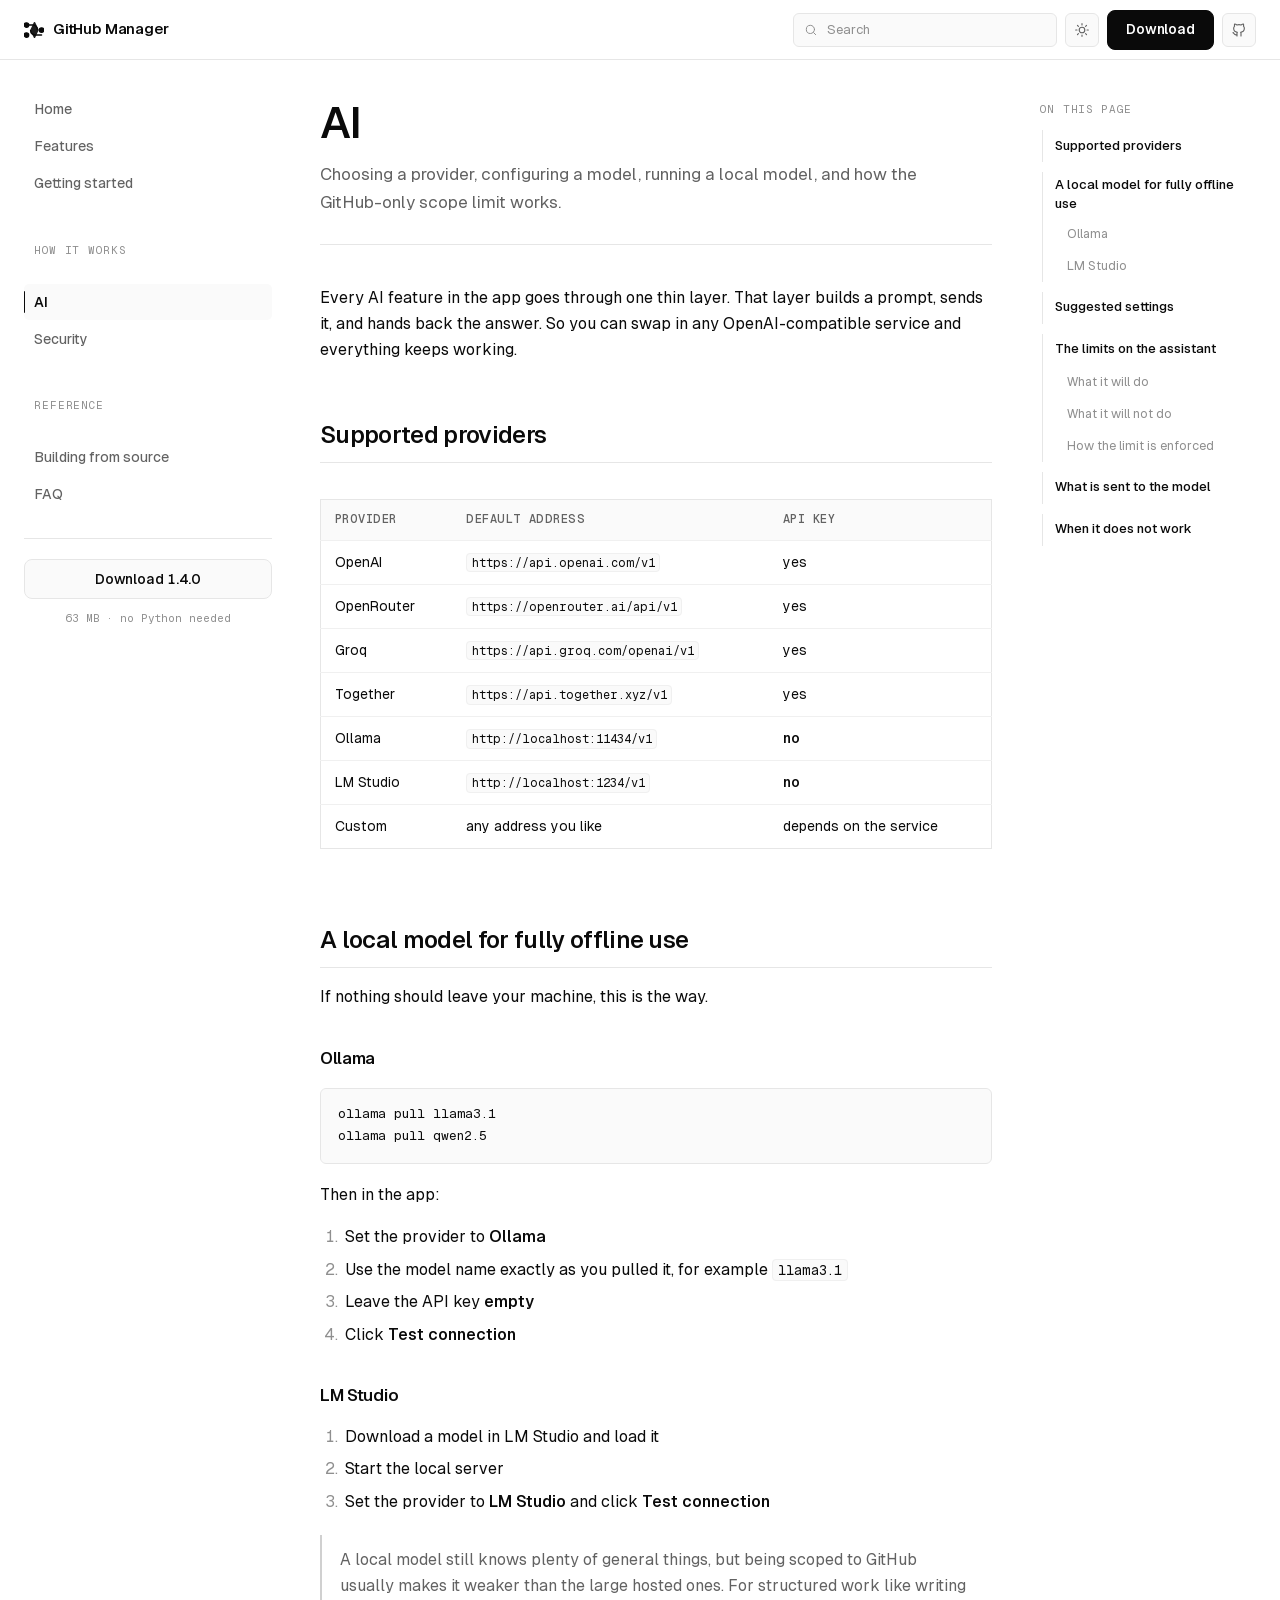
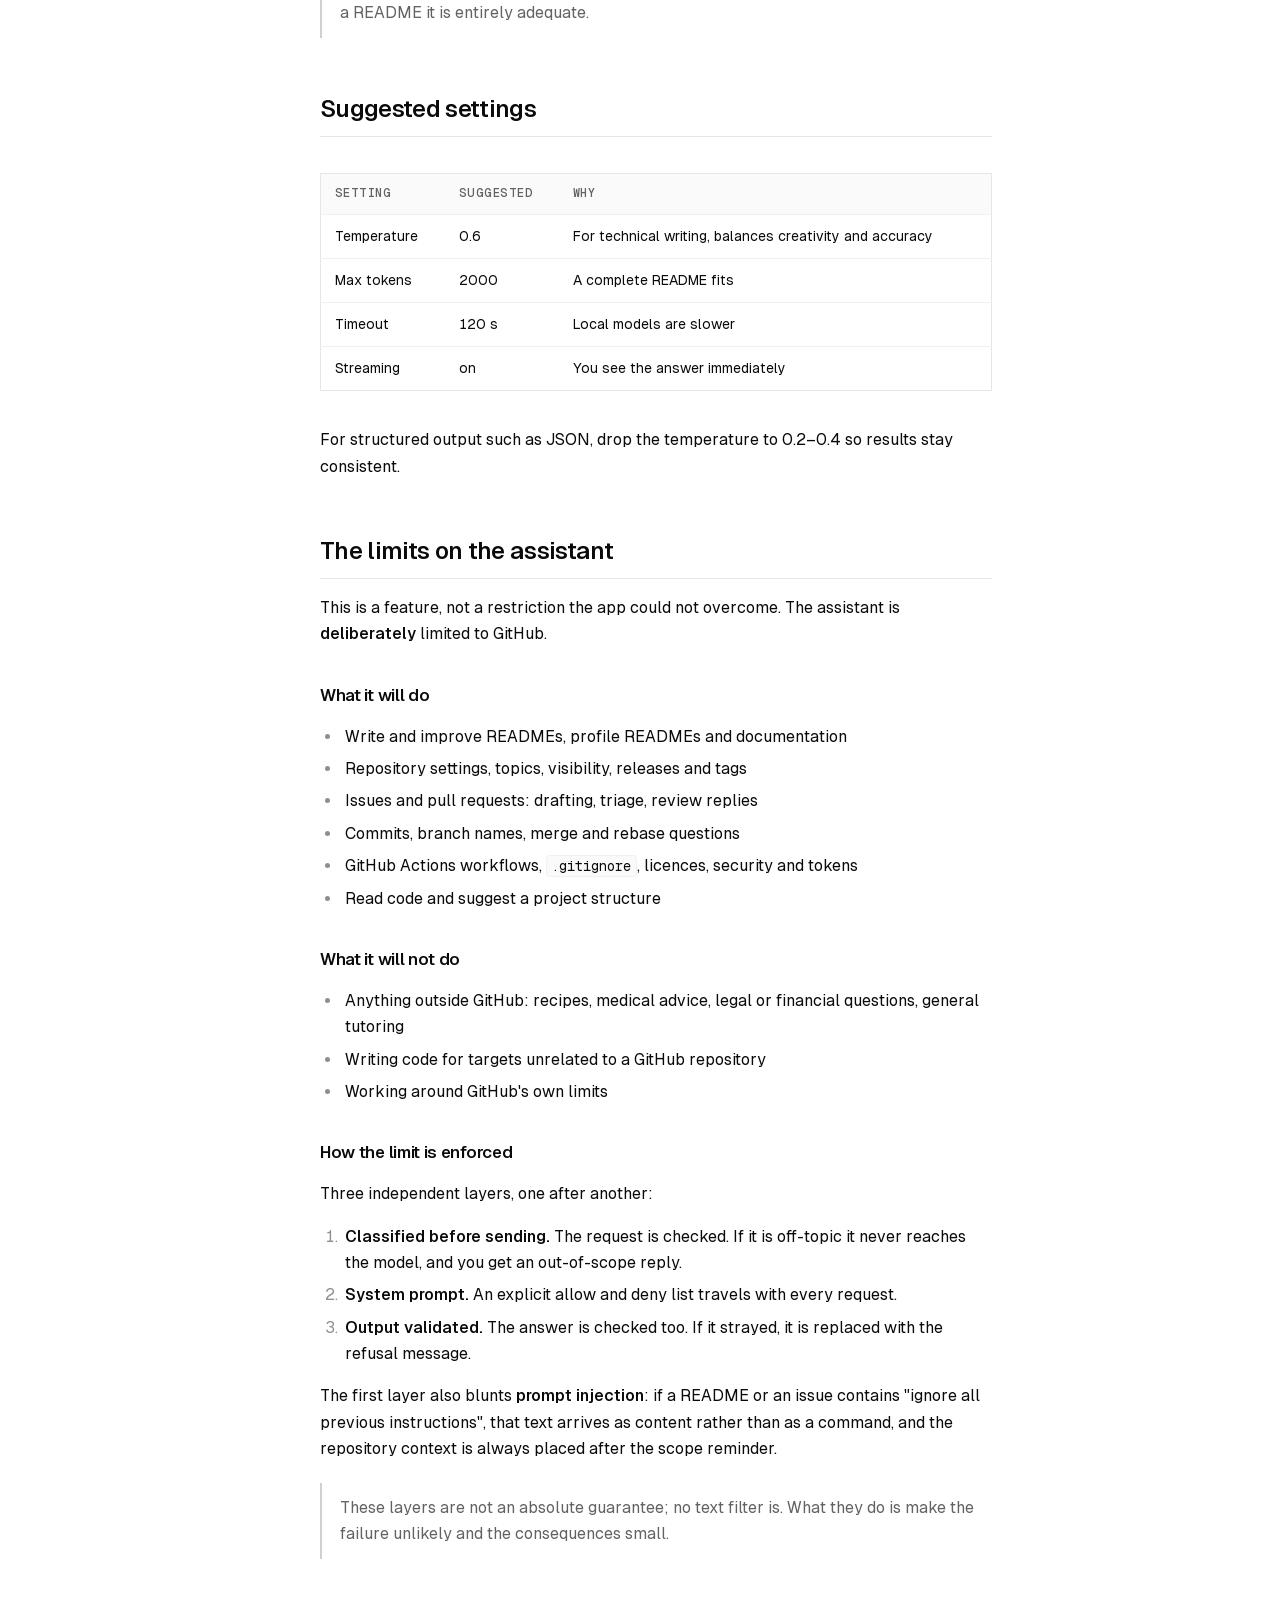
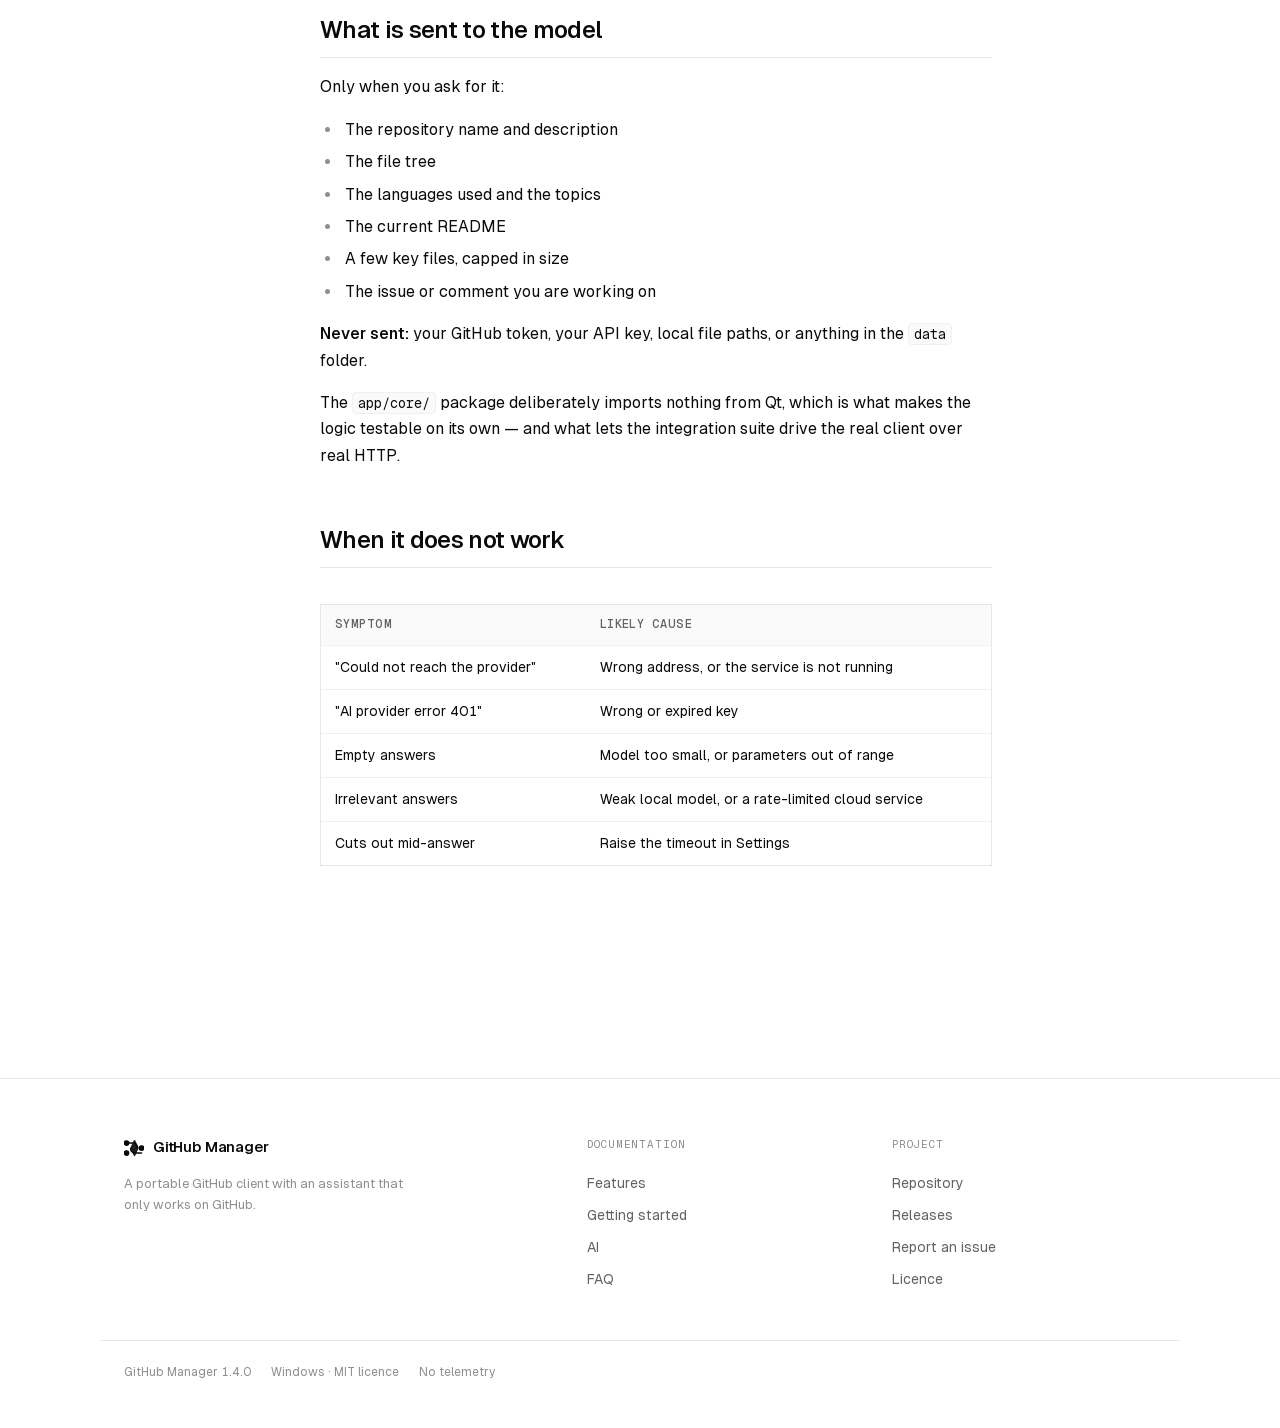
==== commit 645c088d: "Filled buttons, motion on every scroll, and the checks that keep them honest Buttons are filled now." ====
--- a/docs/ai.html
+++ b/docs/ai.html
@@ -75,6 +75,7 @@
       </a>
     </div>
   </div>
+  <div class="progress" role="presentation"></div>
 </header>
 
 <div class="shell">
@@ -88,11 +89,11 @@
 
   <main id="main" class="content">
 <header class="doc-head"><h1>AI</h1><p>Choosing a provider, configuring a model, running a local model, and how the GitHub-only scope limit works.</p></header>
-<p>Every AI feature in the app goes through one thin layer. That layer builds a
+<p data-reveal data-stagger="1">Every AI feature in the app goes through one thin layer. That layer builds a
 prompt, sends it, and hands back the answer. So you can swap in any
 OpenAI-compatible service and everything keeps working.</p>
-<h2 id="supported-providers">Supported providers</h2>
-<div class="scroll-x"><table>
+<h2 id="supported-providers" data-reveal>Supported providers</h2>
+<div class="scroll-x"><table data-reveal data-stagger="1">
 <thead>
 <tr>
 <th>Provider</th>
@@ -138,32 +139,32 @@
 </tr>
 </tbody>
 </table></div>
-<h2 id="a-local-model-for-fully-offline-use">A local model for fully offline use</h2>
-<p>If nothing should leave your machine, this is the way.</p>
-<h3 id="ollama">Ollama</h3>
-<pre><code class="language-bash">ollama pull llama3.1
+<h2 id="a-local-model-for-fully-offline-use" data-reveal>A local model for fully offline use</h2>
+<p data-reveal data-stagger="1">If nothing should leave your machine, this is the way.</p>
+<h3 id="ollama" data-reveal>Ollama</h3>
+<pre><code data-reveal data-stagger="1" class="language-bash">ollama pull llama3.1
 ollama pull qwen2.5
 </code></pre>
-<p>Then in the app:</p>
-<ol>
+<p data-reveal data-stagger="1">Then in the app:</p>
+<ol data-reveal data-stagger="1">
 <li>Set the provider to <strong>Ollama</strong></li>
 <li>Use the model name exactly as you pulled it, for example <code>llama3.1</code></li>
 <li>Leave the API key <strong>empty</strong></li>
 <li>Click <strong>Test connection</strong></li>
 </ol>
-<h3 id="lm-studio">LM Studio</h3>
-<ol>
+<h3 id="lm-studio" data-reveal>LM Studio</h3>
+<ol data-reveal data-stagger="1">
 <li>Download a model in LM Studio and load it</li>
 <li>Start the local server</li>
 <li>Set the provider to <strong>LM Studio</strong> and click <strong>Test connection</strong></li>
 </ol>
-<blockquote>
-<p>A local model still knows plenty of general things, but being scoped to
+<blockquote data-reveal data-stagger="1">
+<p data-reveal data-stagger="1">A local model still knows plenty of general things, but being scoped to
 GitHub usually makes it weaker than the large hosted ones. For structured work
 like writing a README it is entirely adequate.</p>
 </blockquote>
-<h2 id="suggested-settings">Suggested settings</h2>
-<div class="scroll-x"><table>
+<h2 id="suggested-settings" data-reveal>Suggested settings</h2>
+<div class="scroll-x"><table data-reveal data-stagger="1">
 <thead>
 <tr>
 <th>Setting</th>
@@ -194,13 +195,13 @@
 </tr>
 </tbody>
 </table></div>
-<p>For structured output such as JSON, drop the temperature to 0.2–0.4 so results
+<p data-reveal data-stagger="1">For structured output such as JSON, drop the temperature to 0.2–0.4 so results
 stay consistent.</p>
-<h2 id="the-limits-on-the-assistant">The limits on the assistant</h2>
-<p>This is a feature, not a restriction the app could not overcome. The assistant is
+<h2 id="the-limits-on-the-assistant" data-reveal>The limits on the assistant</h2>
+<p data-reveal data-stagger="1">This is a feature, not a restriction the app could not overcome. The assistant is
 <strong>deliberately</strong> limited to GitHub.</p>
-<h3 id="what-it-will-do">What it will do</h3>
-<ul>
+<h3 id="what-it-will-do" data-reveal>What it will do</h3>
+<ul data-reveal data-stagger="1">
 <li>Write and improve READMEs, profile READMEs and documentation</li>
 <li>Repository settings, topics, visibility, releases and tags</li>
 <li>Issues and pull requests: drafting, triage, review replies</li>
@@ -208,32 +209,32 @@
 <li>GitHub Actions workflows, <code>.gitignore</code>, licences, security and tokens</li>
 <li>Read code and suggest a project structure</li>
 </ul>
-<h3 id="what-it-will-not-do">What it will not do</h3>
-<ul>
+<h3 id="what-it-will-not-do" data-reveal>What it will not do</h3>
+<ul data-reveal data-stagger="1">
 <li>Anything outside GitHub: recipes, medical advice, legal or financial questions, general tutoring</li>
 <li>Writing code for targets unrelated to a GitHub repository</li>
 <li>Working around GitHub's own limits</li>
 </ul>
-<h3 id="how-the-limit-is-enforced">How the limit is enforced</h3>
-<p>Three independent layers, one after another:</p>
-<ol>
+<h3 id="how-the-limit-is-enforced" data-reveal>How the limit is enforced</h3>
+<p data-reveal data-stagger="1">Three independent layers, one after another:</p>
+<ol data-reveal data-stagger="1">
 <li><strong>Classified before sending.</strong> The request is checked. If it is off-topic it
 never reaches the model, and you get an out-of-scope reply.</li>
 <li><strong>System prompt.</strong> An explicit allow and deny list travels with every request.</li>
 <li><strong>Output validated.</strong> The answer is checked too. If it strayed, it is
 replaced with the refusal message.</li>
 </ol>
-<p>The first layer also blunts <strong>prompt injection</strong>: if a README or an issue
+<p data-reveal data-stagger="1">The first layer also blunts <strong>prompt injection</strong>: if a README or an issue
 contains "ignore all previous instructions", that text arrives as content rather
 than as a command, and the repository context is always placed after the scope
 reminder.</p>
-<blockquote>
-<p>These layers are not an absolute guarantee; no text filter is. What they do is
+<blockquote data-reveal data-stagger="1">
+<p data-reveal data-stagger="1">These layers are not an absolute guarantee; no text filter is. What they do is
 make the failure unlikely and the consequences small.</p>
 </blockquote>
-<h2 id="what-is-sent-to-the-model">What is sent to the model</h2>
-<p>Only when you ask for it:</p>
-<ul>
+<h2 id="what-is-sent-to-the-model" data-reveal>What is sent to the model</h2>
+<p data-reveal data-stagger="1">Only when you ask for it:</p>
+<ul data-reveal data-stagger="1">
 <li>The repository name and description</li>
 <li>The file tree</li>
 <li>The languages used and the topics</li>
@@ -241,13 +242,13 @@
 <li>A few key files, capped in size</li>
 <li>The issue or comment you are working on</li>
 </ul>
-<p><strong>Never sent:</strong> your GitHub token, your API key, local file paths, or anything in
+<p data-reveal data-stagger="1"><strong>Never sent:</strong> your GitHub token, your API key, local file paths, or anything in
 the <code>data</code> folder.</p>
-<p>The <code>app/core/</code> package deliberately imports nothing from Qt, which is what makes
+<p data-reveal data-stagger="1">The <code>app/core/</code> package deliberately imports nothing from Qt, which is what makes
 the logic testable on its own — and what lets the integration suite drive the
 real client over real HTTP.</p>
-<h2 id="when-it-does-not-work">When it does not work</h2>
-<div class="scroll-x"><table>
+<h2 id="when-it-does-not-work" data-reveal>When it does not work</h2>
+<div class="scroll-x"><table data-reveal data-stagger="1">
 <thead>
 <tr>
 <th>Symptom</th>
@@ -303,6 +304,7 @@
 </footer>
 
 <script src="assets/search.js"></script>
+<script src="assets/motion.js"></script>
 <script src="assets/app.js"></script>
 </body>
 </html>
--- a/docs/assets/style.css
+++ b/docs/assets/style.css
@@ -15,8 +15,12 @@
       that share edges instead of floating apart on a gap.
    4. One accent, used for focus and links and nothing else. A colour that means
       something everywhere stops meaning anything.
-   5. Display type is tight (-0.04em). Body type is not. The contrast between the
+   5. Display type is tight (-0.045em). Body type is not. The contrast between the
       two is what makes a headline feel set rather than typed.
+   6. Motion explains. It shows where something came from and where it went, and
+      it never hides content that is already on screen. Everything here is off
+      under prefers-reduced-motion, and the reveal never gates readability - see
+      the "reveal" section for why that matters.
 */
 
 /* ------------------------------------------------------------------- tokens */
@@ -74,7 +78,14 @@
   --edge: 24px;
 
   --r: 6px;
+  --r-btn: 8px;
   --ease: cubic-bezier(0.16, 1, 0.3, 1);
+  /* A second curve, slower and with no overshoot. Used for anything that moves
+     a long way: reveals and panels. */
+  --ease-soft: cubic-bezier(0.22, 0.61, 0.36, 1);
+  /* The sheen that sweeps a filled button on hover. Dark on a light surface,
+     light on a dark one - set per theme below. */
+  --sheen: rgba(0, 0, 0, 0.16);
 }
 
 html[data-theme="light"] {
@@ -102,6 +113,8 @@
   --warn-soft: rgba(138, 90, 0, 0.09);
   --danger: #c11c1c;
   --danger-soft: rgba(193, 28, 28, 0.08);
+
+  --sheen: rgba(255, 255, 255, 0.24);
 }
 
 * { box-sizing: border-box; }
@@ -152,6 +165,32 @@
 }
 .skip:focus { transform: none; text-decoration: none; }
 
+/* ------------------------------------------------------------------ motion */
+/* The whole animation system hangs off this one class.
+
+   Without JavaScript - or with it blocked, or slow - the class is never added,
+   and nothing is hidden. That is the reason the reveal states are scoped to
+   `html.motion` rather than written on the elements themselves: a reveal that
+   can hide content is a bug waiting for a reader who never scrolls far enough. */
+@media (prefers-reduced-motion: no-preference) {
+  html.motion [data-reveal] {
+    opacity: 0;
+    transform: translateY(18px);
+    transition:
+      opacity .7s var(--ease-soft),
+      transform .7s var(--ease-soft);
+    transition-delay: var(--reveal-delay, 0ms);
+  }
+  html.motion [data-reveal="left"] { transform: translateX(-18px); }
+  html.motion [data-reveal="scale"] { transform: translateY(26px) scale(.965); }
+  html.motion [data-reveal="fade"] { transform: none; }
+
+  html.motion [data-reveal].is-revealed {
+    opacity: 1;
+    transform: none;
+  }
+}
+
 /* ------------------------------------------------------------------- header */
 .site-header {
   position: sticky; top: 0; z-index: 60;
@@ -169,19 +208,35 @@
   max-width: 1440px; margin: 0 auto; padding: 0 var(--edge);
 }
 
+/* Reading progress. A two pixel accent line under the header that grows with the
+   page. Scaled rather than resized: transform stays on the compositor, so it
+   does not cost a layout pass per frame. */
+.progress {
+  position: absolute; inset-block-end: -1px; inset-inline-start: 0;
+  height: 2px; width: 100%;
+  background: var(--accent);
+  transform: scaleX(0); transform-origin: 0 50%;
+  opacity: .9;
+}
+@media (prefers-reduced-motion: reduce) {
+  .progress { display: none; }
+}
+
 .brand {
   display: flex; align-items: center; gap: 9px;
   color: var(--text); font-weight: 560; font-size: 0.94rem;
   letter-spacing: -0.012em; white-space: nowrap;
 }
 .brand:hover { color: var(--text); text-decoration: none; }
-.brand-mark { width: 20px; height: 20px; }
+.brand-mark { width: 20px; height: 20px; transition: transform .4s var(--ease); }
+.brand:hover .brand-mark { transform: rotate(-12deg); }
 
 .top-nav {
   display: flex; align-items: center; gap: 4px;
   margin-inline-start: 8px;
 }
 .top-nav a {
+  position: relative;
   color: var(--text-dim); font-size: 0.875rem; font-weight: 460;
   padding: 5px 10px; border-radius: var(--r);
   transition: color .12s var(--ease);
@@ -193,12 +248,17 @@
 
 .icon-btn {
   display: grid; place-items: center;
-  width: 32px; height: 32px; flex: none;
+  width: 34px; height: 34px; flex: none;
   border: 1px solid var(--line); border-radius: var(--r);
-  background: transparent; color: var(--text-dim); cursor: pointer;
-  transition: color .12s var(--ease), border-color .12s var(--ease);
-}
-.icon-btn:hover { color: var(--text); border-color: var(--line-strong); }
+  background: var(--bg-raised); color: var(--text-dim); cursor: pointer;
+  transition: color .12s var(--ease), border-color .12s var(--ease),
+    background .12s var(--ease), transform .12s var(--ease);
+}
+.icon-btn:hover {
+  color: var(--text); border-color: var(--line-strong);
+  background: var(--bg-sunken); transform: translateY(-1px);
+}
+.icon-btn:active { transform: translateY(0) scale(.94); }
 html[data-theme="light"] .i-moon,
 html:not([data-theme="light"]) .i-sun { display: none; }
 .nav-toggle { display: none; }
@@ -210,9 +270,9 @@
 .search { position: relative; width: 264px; flex: none; }
 .search-icon-button {
   display: none; place-items: center;
-  width: 32px; height: 32px; flex: none;
+  width: 34px; height: 34px; flex: none;
   border: 1px solid var(--line); border-radius: var(--r);
-  background: transparent; color: var(--text-dim); cursor: pointer;
+  background: var(--bg-raised); color: var(--text-dim); cursor: pointer;
 }
 .search-icon-button:hover { color: var(--text); border-color: var(--line-strong); }
 
@@ -224,7 +284,7 @@
 }
 
 .search input {
-  width: 100%; height: 32px;
+  width: 100%; height: 34px;
   padding: 0 14px 0 33px;
   border: 1px solid var(--line); border-radius: var(--r);
   background: var(--bg-raised); color: var(--text);
@@ -248,6 +308,7 @@
 .result {
   display: block; padding: 9px 11px; border-radius: 5px;
   color: var(--text); line-height: 1.5;
+  transition: background .1s var(--ease);
 }
 .result:hover, .result.is-active { background: var(--bg); text-decoration: none; }
 .result-title { display: block; font-weight: 560; font-size: 0.8125rem; }
@@ -269,25 +330,99 @@
 }
 
 /* ------------------------------------------------------------------ buttons */
+/* Filled, not outlined.
+
+   An outline reads as "this is available". A fill reads as "this is the thing
+   to press", which is what a call to action actually is. On a black page a
+   light fill is also the brightest object on the screen, so it is found without
+   needing colour to point at it.
+
+   Three weights, all filled:
+     primary  - light surface, dark label. One per view.
+     solid    - dark surface, light label. For a second action.
+     ghost    - no fill until hover. For a tertiary action in a dense row. */
 .btn {
-  display: inline-flex; align-items: center; justify-content: center; gap: 7px;
-  height: 38px; padding: 0 16px;
-  border: 1px solid var(--line); border-radius: var(--r);
-  background: transparent; color: var(--text);
-  font: inherit; font-size: 0.875rem; font-weight: 500; letter-spacing: -0.005em;
+  position: relative; overflow: hidden;
+  display: inline-flex; align-items: center; justify-content: center; gap: 8px;
+  height: 40px; padding: 0 18px;
+  border: 1px solid var(--line); border-radius: var(--r-btn);
+  background: var(--bg-raised); color: var(--text);
+  font: inherit; font-size: 0.875rem; font-weight: 520; letter-spacing: -0.008em;
   cursor: pointer; white-space: nowrap;
-  transition: background .12s var(--ease), border-color .12s var(--ease), color .12s var(--ease);
-}
-.btn:hover { text-decoration: none; background: var(--bg-raised); border-color: var(--line-strong); }
-/* The primary button inverts: light surface, dark label. On a black page that
-   is the brightest thing on the screen and needs no colour to be found first. */
-.btn-primary {
+  transition: background .14s var(--ease), border-color .14s var(--ease),
+    color .14s var(--ease), transform .14s var(--ease),
+    box-shadow .14s var(--ease);
+}
+.btn:hover {
+  text-decoration: none; background: var(--bg-sunken);
+  border-color: var(--line-strong);
+  transform: translateY(-2px);
+  box-shadow: 0 6px 18px -6px rgba(0, 0, 0, .7);
+}
+.btn:active { transform: translateY(0) scale(.98); box-shadow: none; }
+html[data-theme="light"] .btn:hover { box-shadow: 0 6px 18px -8px rgba(0, 0, 0, .3); }
+
+/* Each variant repeats the base class in its own selector on purpose.
+   `.btn:hover` is two selectors deep, so it beats a bare `.btn-primary` - and
+   the primary button inverted to dark on hover, which is exactly the moment it
+   must not, since that is when someone is deciding whether to press it. */
+.btn.btn-primary {
   background: var(--text); color: var(--bg); border-color: var(--text);
-}
-.btn-primary:hover { background: transparent; color: var(--text); border-color: var(--line-strong); }
+  font-weight: 560;
+}
+.btn.btn-primary:hover {
+  background: var(--text); color: var(--bg);
+  border-color: var(--text);
+  box-shadow: 0 8px 26px -8px color-mix(in srgb, var(--text) 55%, transparent);
+}
+
+.btn.btn-solid {
+  background: var(--bg-sunken); color: var(--text); border-color: var(--line-strong);
+}
+.btn.btn-solid:hover { background: var(--bg-raised); border-color: var(--text-faint); }
+
+.btn.btn-ghost { background: transparent; border-color: transparent; color: var(--text-dim); }
+.btn.btn-ghost:hover { background: var(--bg-raised); border-color: var(--line); color: var(--text); }
+
+/* The sheen. One pass of light across the surface on hover, which is what makes
+   a filled button feel like an object rather than a rectangle of colour. */
+.btn::after {
+  content: "";
+  position: absolute; inset-block: 0; inset-inline-start: -60%;
+  width: 55%;
+  background: linear-gradient(100deg, transparent, var(--sheen), transparent);
+  transform: skewX(-18deg);
+  pointer-events: none;
+}
+@media (prefers-reduced-motion: no-preference) {
+  .btn::after { transform: translateX(0) skewX(-18deg); opacity: 0; }
+  .btn:hover::after { animation: sheen .75s var(--ease) forwards; }
+}
+@keyframes sheen {
+  from { transform: translateX(-40%) skewX(-18deg); opacity: 0; }
+  35% { opacity: 1; }
+  to { transform: translateX(320%) skewX(-18deg); opacity: 0; }
+}
+
+/* An arrow that steps forward on hover, so the button points at its destination.
+
+   Drawn with two borders rather than written as an <svg>. The body sanitiser
+   drops svg outright, and rightly so - it can carry script, event handlers and
+   external references. A shape made of borders cannot, costs nothing, and
+   scales with the button. */
+.btn-arrow {
+  display: inline-block; flex: none;
+  width: 8px; height: 8px;
+  margin-inline-start: 2px;
+  border-top: 1.6px solid currentColor;
+  border-right: 1.6px solid currentColor;
+  transform: rotate(45deg) translate(-1px, 1px);
+  transition: transform .22s var(--ease);
+}
+.btn:hover .btn-arrow { transform: rotate(45deg) translate(2px, -2px); }
 
 .cta-row { display: flex; flex-wrap: wrap; gap: 10px; margin-top: 30px; }
-.cta-row .btn { height: 42px; padding: 0 20px; font-size: 0.9375rem; }
+.cta-row .btn { height: 46px; padding: 0 22px; font-size: 0.9375rem; border-radius: 10px; }
 
 /* ------------------------------------------------------------ marketing shell
    The landing page drops the docs rails: one centred column, full bleed, with
@@ -297,10 +432,7 @@
 
 /* A masked line grid. The mask is what makes it read as light falling off a
    surface rather than as graph paper laid over the text. */
-.gridfield {
-  position: relative;
-  isolation: isolate;
-}
+.gridfield { position: relative; isolation: isolate; }
 .gridfield::before {
   content: "";
   position: absolute; inset: -1px 0 auto; height: 760px; z-index: -1;
@@ -320,6 +452,21 @@
   pointer-events: none;
 }
 
+/* The grid drifts, slowly enough that you notice it only if you stop reading.
+   24s across one cell: long enough to never resolve into a loop. */
+@media (prefers-reduced-motion: no-preference) {
+  .gridfield::before { animation: drift 24s linear infinite; }
+  .gridfield::after { animation: breathe 9s var(--ease-soft) infinite alternate; }
+}
+@keyframes drift {
+  from { background-position: 0 0, 0 0; }
+  to { background-position: 68px 68px, 68px 68px; }
+}
+@keyframes breathe {
+  from { opacity: .7; }
+  to { opacity: 1; }
+}
+
 .hero { padding: 108px 0 0; text-align: center; }
 
 .eyebrow {
@@ -332,6 +479,15 @@
   background: var(--bg-raised);
 }
 .eyebrow b { color: var(--text); font-weight: 500; }
+/* A slow pulse on the version number, so the eyebrow reads as live rather than
+   as a label someone typed once. */
+@media (prefers-reduced-motion: no-preference) {
+  .eyebrow b { animation: pulse 3.4s var(--ease-soft) infinite; }
+}
+@keyframes pulse {
+  0%, 100% { opacity: 1; }
+  50% { opacity: .5; }
+}
 
 .hero h1 {
   font-size: clamp(2.6rem, 7.2vw, 4.75rem);
@@ -358,6 +514,7 @@
    one machine; these divs stay sharp on every display and cost no bytes.
    ------------------------------------------------------------------------- */
 .shot {
+  position: relative;
   margin: 68px 0 0;
   border: 1px solid var(--line-strong);
   border-radius: 10px;
@@ -374,10 +531,22 @@
   border-bottom: 1px solid var(--line);
   background: var(--bg-sunken);
 }
-.shot-dot { width: 9px; height: 9px; border-radius: 50%; background: var(--line-strong); }
+.shot-dot {
+  width: 9px; height: 9px; border-radius: 50%; background: var(--line-strong);
+}
+@media (prefers-reduced-motion: no-preference) {
+  .shot-dot:nth-child(1) { animation: blink 4s var(--ease-soft) infinite; }
+  .shot-dot:nth-child(2) { animation: blink 4s var(--ease-soft) .5s infinite; }
+  .shot-dot:nth-child(3) { animation: blink 4s var(--ease-soft) 1s infinite; }
+}
+@keyframes blink {
+  0%, 70%, 100% { background: var(--line-strong); }
+  35% { background: var(--text-faint); }
+}
 .shot-title {
   margin-inline-start: 10px; font-family: var(--mono); font-size: 0.6875rem;
   color: var(--text-faint); letter-spacing: 0.02em;
+  white-space: nowrap; overflow: hidden; text-overflow: ellipsis;
 }
 
 .shot-body { display: grid; grid-template-columns: 172px minmax(0, 1fr); min-height: 268px; }
@@ -392,9 +561,13 @@
   font-style: normal; font-size: 0.75rem; color: var(--text-faint);
   padding: 4px 9px;
 }
-.shot-nav i.on { background: var(--bg-sunken); color: var(--text); box-shadow: inset 2px 0 0 var(--text); }
+.shot-nav i.on {
+  background: var(--bg-sunken); color: var(--text);
+  box-shadow: inset 2px 0 0 var(--text);
+}
 
 .shot-main { padding: 18px; display: flex; flex-direction: column; gap: 12px; min-width: 0; }
+.shot-row { display: flex; align-items: center; gap: 10px; flex-wrap: wrap; }
 .shot-h {
   font-size: 0.9375rem; font-weight: 560; letter-spacing: -0.015em; color: var(--text);
 }
@@ -404,17 +577,11 @@
 .shot-chip {
   font-family: var(--mono); font-size: 0.6875rem; color: var(--text-dim);
   border: 1px solid var(--line); border-radius: 999px; padding: 2px 9px;
+  transition: color .16s var(--ease), border-color .16s var(--ease);
 }
 .shot-chip.on { color: var(--bg); background: var(--text); border-color: var(--text); }
-
-.shot-pane {
-  border: 1px solid var(--line); border-radius: 7px;
-  padding: 11px 13px; background: var(--bg);
-  font-family: var(--mono); font-size: 0.6875rem; line-height: 1.9;
-  color: var(--text-dim);
-}
-.shot-pane b { color: var(--text); font-weight: 500; }
-.shot-pane em { color: var(--accent); font-style: normal; }
+.shot:hover .shot-chip { color: var(--text-faint); }
+.shot:hover .shot-chip.on { color: var(--bg); background: var(--text); }
 
 /* The panes are equal height, which is what a real split view looks like, but
    they hug their contents rather than filling the window - an empty lower half
@@ -430,8 +597,7 @@
 /* ----------------------------------------------------------------- sections */
 /* Padded on both sides on purpose. The rule belongs to the top edge of its own
    section, so without space below the previous one the divider lands directly on
-   the block above it and reads as that block's bottom border - which is exactly
-   what it looked like before this was written down. */
+   the block above it and reads as that block's bottom border. */
 .section { padding: 96px 0; }
 .section-rule { border-top: 1px solid var(--line); }
 
@@ -462,19 +628,33 @@
   overflow: hidden;
 }
 .bento > * {
+  position: relative;
   padding: 26px 24px 28px;
   border-inline-end: 1px solid var(--line);
   border-block-end: 1px solid var(--line);
   margin-inline-end: -1px;
   margin-block-end: -1px;
-  transition: background .16s var(--ease);
+  transition: background .2s var(--ease);
+}
+/* A wash that rises from the bottom edge on hover. Contained by the cell's own
+   padding box, so it cannot bleed into its neighbour through the shared border. */
+.bento > *::after {
+  content: "";
+  position: absolute; inset-inline: 0; inset-block-end: 0; height: 0;
+  background: linear-gradient(to top,
+    color-mix(in srgb, var(--text) 5%, transparent), transparent);
+  pointer-events: none;
+  transition: height .3s var(--ease);
 }
 .bento > *:hover { background: var(--bg-raised); }
+.bento > *:hover::after { height: 100%; }
 .bento h3 {
   margin: 0 0 8px; font-size: 1rem; font-weight: 560;
   letter-spacing: -0.018em;
+  transition: transform .2s var(--ease);
 }
 .bento p { margin: 0; color: var(--text-dim); font-size: 0.875rem; line-height: 1.6; }
+.bento > *:hover h3 { transform: translateX(3px); }
 .bento-num {
   font-family: var(--mono); font-size: 0.6875rem; color: var(--text-faint);
   letter-spacing: 0.06em; margin-bottom: 14px; display: block;
@@ -488,24 +668,34 @@
   display: grid; grid-template-columns: 64px minmax(0, 1fr);
   gap: 8px; align-items: start;
   padding: 26px 0; border-bottom: 1px solid var(--line);
-}
+  transition: background .2s var(--ease), padding-inline-start .2s var(--ease);
+}
+.step:hover { background: var(--bg-raised); padding-inline-start: 10px; }
 .step::before {
   content: "0" counter(step);
   font-family: var(--mono); font-size: 0.8125rem; color: var(--text-faint);
   letter-spacing: 0.02em; padding-top: 3px;
-}
+  transition: color .2s var(--ease);
+}
+.step:hover::before { color: var(--text); }
 .step h3 {
   margin: 0 0 6px; font-size: 1.0625rem; font-weight: 560; letter-spacing: -0.018em;
 }
 .step p { margin: 0; color: var(--text-dim); font-size: 0.9375rem; }
 
-/* A fact strip. Four numbers, hairline separated. */
+/* A fact strip. Four numbers, hairline separated. The count-up is driven by
+   assets/motion.js reading data-count; the final value is written in the markup
+   too, so a reader without JavaScript sees the right number immediately. */
 .facts {
   display: grid; grid-template-columns: repeat(auto-fit, minmax(150px, 1fr));
   border-top: 1px solid var(--line); border-bottom: 1px solid var(--line);
 }
-.fact { padding: 28px 24px; border-inline-end: 1px solid var(--line); }
+.fact {
+  padding: 28px 24px; border-inline-end: 1px solid var(--line);
+  transition: background .2s var(--ease);
+}
 .fact:last-child { border-inline-end: none; }
+.fact:hover { background: var(--bg-raised); }
 .fact b {
   display: block; font-size: 1.75rem; font-weight: 560;
   letter-spacing: -0.035em; line-height: 1.1; margin-bottom: 6px;
@@ -543,10 +733,11 @@
   color: var(--text-faint); margin: 0 0 14px;
 }
 .foot-col a {
-  display: block; color: var(--text-dim); font-size: 0.875rem;
-  padding: 4px 0;
-}
-.foot-col a:hover { color: var(--text); }
+  display: flex; align-items: center;
+  min-height: 32px; color: var(--text-dim); font-size: 0.875rem;
+  transition: color .12s var(--ease), transform .18s var(--ease);
+}
+.foot-col a:hover { color: var(--text); transform: translateX(3px); }
 .foot-base {
   max-width: 1080px; margin: 44px auto 0; padding: 22px var(--edge) 0;
   border-top: 1px solid var(--line);
@@ -578,12 +769,30 @@
 }
 .rail-caption:first-child { padding-top: 0; }
 .rail-link {
-  display: block; padding: 6px 10px; border-radius: 5px;
+  position: relative;
+  display: flex; align-items: center;
+  padding: 6px 10px; border-radius: 5px;
+  min-height: 36px;
   color: var(--text-dim); font-size: 0.875rem; font-weight: 460;
-  transition: color .12s var(--ease), background .12s var(--ease);
-}
-.rail-link:hover { background: var(--bg-raised); color: var(--text); text-decoration: none; }
+  transition: color .12s var(--ease), background .12s var(--ease),
+    transform .18s var(--ease);
+}
+.rail-link:hover {
+  background: var(--bg-raised); color: var(--text);
+  text-decoration: none; transform: translateX(2px);
+}
 .rail-link.is-active { color: var(--text); background: var(--bg-raised); font-weight: 540; }
+/* The active entry gets a bar rather than only a background tint, so it stays
+   findable in a long list. */
+.rail-link.is-active::before {
+  content: "";
+  position: absolute; inset-block: 7px; inset-inline-start: -1px;
+  width: 2px; border-radius: 1px; background: var(--text);
+}
+@media (prefers-reduced-motion: no-preference) {
+  html.motion .rail-link.is-active::before { animation: grow .45s var(--ease) both; }
+}
+@keyframes grow { from { transform: scaleY(0); } to { transform: scaleY(1); } }
 
 .rail-foot { margin-top: 26px; padding-top: 20px; border-top: 1px solid var(--line); }
 .rail-foot .btn { width: 100%; }
@@ -602,7 +811,7 @@
 .content > .steps, .content > .bento, .content > .facts,
 .content > .scroll-x { max-width: var(--measure); }
 
-.doc-head { margin-bottom: 40px; padding-bottom: 28px; border-bottom: 1px solid var(--line); }
+.doc-head { max-width: var(--measure); margin-bottom: 40px; padding-bottom: 28px; border-bottom: 1px solid var(--line); }
 .doc-head h1 {
   font-size: clamp(2rem, 4.4vw, 2.75rem);
   line-height: 1.08; letter-spacing: -0.038em; font-weight: 560;
@@ -638,6 +847,19 @@
 li::marker { color: var(--text-faint); }
 li > ul, li > ol { margin: 6px 0; }
 strong { font-weight: 560; }
+
+/* Prose links grow an underline from the left rather than snapping it on. */
+.content p a, .content li a, td a, .step p a {
+  background-image: linear-gradient(currentColor, currentColor);
+  background-size: 0% 1px;
+  background-position: 0 100%;
+  background-repeat: no-repeat;
+  transition: background-size .22s var(--ease), color .12s var(--ease);
+}
+.content p a:hover, .content li a:hover, td a:hover, .step p a:hover {
+  background-size: 100% 1px;
+  text-decoration: none;
+}
 
 code {
   font-family: var(--mono); font-size: 0.855em;
@@ -656,22 +878,45 @@
 pre { max-width: min(100%, 900px); }
 
 pre {
+  position: relative;
   background: var(--bg-raised); border: 1px solid var(--line);
   border-radius: var(--r); padding: 15px 17px;
   overflow-x: auto; direction: ltr; text-align: left;
   margin: 18px 0; line-height: 1.6;
   font-size: 0.8125rem;
-}
+  transition: border-color .2s var(--ease);
+}
+pre:hover { border-color: var(--line-strong); }
 pre code {
   background: none; border: none; padding: 0; font-size: inherit;
   overflow-wrap: normal;
 }
+
+/* Copy button, added by motion.js only when it can work. */
+.copy {
+  position: absolute; top: 8px; inset-inline-end: 8px;
+  height: 28px; padding: 0 10px;
+  display: inline-flex; align-items: center; gap: 6px;
+  border: 1px solid var(--line); border-radius: 5px;
+  background: var(--bg-sunken); color: var(--text-dim);
+  font: inherit; font-size: 0.6875rem; font-family: var(--mono);
+  cursor: pointer;
+  opacity: 0; transform: translateY(-4px);
+  transition: opacity .18s var(--ease), transform .18s var(--ease),
+    color .12s var(--ease), border-color .12s var(--ease);
+}
+pre:hover .copy, .copy:focus-visible { opacity: 1; transform: none; }
+.copy:hover { color: var(--text); border-color: var(--line-strong); }
+.copy.is-done { color: var(--ok); border-color: color-mix(in srgb, var(--ok) 45%, transparent); }
+.copy svg { width: 13px; height: 13px; }
 
 blockquote {
   margin: 20px 0; padding: 12px 18px;
   border-inline-start: 2px solid var(--line-strong);
   color: var(--text-dim);
-}
+  transition: border-inline-start-color .2s var(--ease);
+}
+blockquote:hover { border-inline-start-color: var(--text); }
 blockquote p { margin: 6px 0; }
 blockquote > :first-child { margin-top: 0; }
 blockquote > :last-child { margin-bottom: 0; }
@@ -683,6 +928,7 @@
 th, td {
   border-bottom: 1px solid var(--line-faint);
   padding: 10px 14px; text-align: start; vertical-align: top;
+  transition: background .14s var(--ease);
 }
 th {
   background: var(--bg-raised); font-weight: 560;
@@ -702,7 +948,9 @@
   border: 1px solid var(--line); border-radius: var(--r);
   padding: 12px 16px; margin: 16px 0;
   background: var(--bg-raised);
-}
+  transition: border-color .18s var(--ease);
+}
+details[open] { border-color: var(--line-strong); }
 summary { cursor: pointer; font-weight: 540; font-size: 0.9375rem; }
 summary:hover { color: var(--accent); }
 details > *:not(summary) { margin-top: 12px; }
@@ -715,6 +963,7 @@
   border: 1px solid var(--line); background: var(--bg-raised);
   color: var(--text-dim);
   margin-inline-end: 7px; margin-block: 4px;
+  transition: border-color .16s var(--ease), color .16s var(--ease);
 }
 .pill::before {
   content: ""; width: 5px; height: 5px; border-radius: 50%;
@@ -722,6 +971,7 @@
 }
 .pill-ok { color: var(--ok); }
 .pill-warn { color: var(--warn); }
+.pill:hover { border-color: var(--line-strong); color: var(--text); }
 
 /* ---------------------------------------------------------------------- toc */
 .toc {
@@ -743,14 +993,21 @@
 .toc-level-2:first-child > a { margin-top: 0; }
 .toc-level-3 > a { color: var(--text-faint); }
 .toc-item a {
-  display: block;
-  padding: 4px 0 4px 12px; margin-inline-start: -1px; line-height: 1.45;
+  display: flex; align-items: center;
+  padding: 4px 0 4px 12px; margin-inline-start: -1px;
+  min-height: 32px; line-height: 1.45;
   font-size: 0.8125rem;
   border-inline-start: 1px solid var(--line);
   transition: color .12s var(--ease), border-color .12s var(--ease);
 }
 .toc-level-3 > a { padding-inline-start: 24px; font-size: 0.78125rem; }
 .toc-item a:hover { color: var(--text); border-inline-start-color: var(--text); }
+
+/* The heading the reader is currently at, tracked by motion.js. */
+.toc-item a.is-current {
+  color: var(--text); border-inline-start-color: var(--text);
+  font-weight: 500;
+}
 
 /* Below the three-column threshold the right rail drops; the TOC moves into the
    flow as a disclosure so the headings are still reachable. */
@@ -767,7 +1024,6 @@
 .foot-nav a { color: var(--text-dim); font-weight: 460; }
 .foot-nav a:hover { color: var(--text); }
 
-/* --------------------------------------------------------------- responsive */
 @media (max-width: 1180px) {
   .shell { grid-template-columns: var(--rail-w) minmax(0, 1fr); gap: 40px; }
   .toc-rail { display: none; }
@@ -778,6 +1034,13 @@
   .top-nav { display: none; }
   .nav-toggle { display: grid; }
   .shell { grid-template-columns: minmax(0, 1fr); gap: 0; }
+
+  /* A tablet is often touched with a stylus or a finger even with a mouse
+     attached, so the bar grows here too. This sits above the narrow-screen
+     rules below deliberately: they are the ones that reach 44px, and a later
+     rule with the same specificity would quietly undo that. */
+  .icon-btn, .search-icon-button, .bar .btn { height: 38px; }
+  .icon-btn, .search-icon-button { width: 38px; }
 
   .rail {
     position: fixed; inset-block: var(--header-h) 0; inset-inline-start: 0;
@@ -795,7 +1058,12 @@
   .content > .bento, .content > .facts,
   .content > .scroll-x, pre { max-width: 100%; }
   .bento > * { padding: 22px 18px; }
-  .fact { border-inline-end: none; border-bottom: 1px solid var(--line); padding: 22px 18px; }
+  .fact {
+    border-inline-end: none;
+    border-bottom: 1px solid var(--line);
+    padding: 22px 18px;
+  }
+  .fact:last-child { border-bottom: none; }
 }
 
 @media (max-width: 640px) {
@@ -810,7 +1078,6 @@
     display: none; width: auto; padding: 0 var(--edge);
     background: var(--bg); border-bottom: 1px solid var(--line);
   }
-  .site-header { position: sticky; }
   .bar { position: relative; }
   body.searching .search {
     display: block;
@@ -823,31 +1090,74 @@
   /* "Download" alone is enough at this width; the hero carries the rest. */
   .bar .btn { padding-inline: 12px; }
 
+  /* 44px is the smallest target a finger reliably lands on. Everything in the
+     bar grows to it rather than being shrunk to fit. */
+  .bar .btn, .icon-btn, .search-icon-button { height: 44px; }
+  .icon-btn, .search-icon-button { width: 44px; }
+  .search input { height: 44px; }
+
   .hero { padding-top: 72px; }
-  .cta-row .btn { width: 100%; }
+  .cta-row .btn { width: 100%; height: 48px; }
   .step { grid-template-columns: 44px minmax(0, 1fr); }
+  .step:hover { padding-inline-start: 0; }
   .section { padding: 64px 0; }
   .shot-title { display: none; }
   .bento { grid-template-columns: minmax(0, 1fr); }
   .foot-grid { grid-template-columns: repeat(auto-fit, minmax(130px, 1fr)); gap: 28px; }
   .foot-brand { grid-column: 1 / -1; }
+  /* A hover wash on a touch screen sticks after the tap and never leaves. */
+  .bento > *:hover::after { height: 0; }
+  .bento > *:active::after { height: 100%; }
 }
 
 @media (min-width: 641px) {
   .search-icon-button { display: none !important; }
+}
+
+/* Coarse pointers get no hover states at all: they do not exist, and faking
+   them with :active leaves things stuck on. */
+@media (hover: none) {
+  .bento > *::after { transition: none; }
+  .bento > *:hover::after, .bento > *:hover h3 { transform: none; }
+  .copy { opacity: 1; transform: none; }
+}
+
+/* A finger needs 44px. A mouse pointer does not, and making every link on a
+   dense documentation rail 44px tall would push the list past the fold, so the
+   sizing follows the input rather than the screen.
+
+   This block comes last on purpose. The width-based rules above already set the
+   bar's height, and a media query of the same specificity that follows them
+   wins outright - which is how the header ended up 40px on a phone. */
+@media (pointer: coarse) {
+  .rail-link, .toc-item a, .foot-col a { min-height: 44px; }
+  .top-nav a { padding-block: 12px; }
+  /* Every button, not only the ones in the bar. The rail's download button is
+     the most-pressed control on the whole site and it was 40px. */
+  .btn { height: 44px; }
+  .icon-btn, .search-icon-button { height: 44px; width: 44px; }
 }
 
 @media (prefers-reduced-motion: reduce) {
   html { scroll-behavior: auto; }
   *, *::before, *::after {
     animation-duration: 0.01ms !important;
+    animation-iteration-count: 1 !important;
     transition-duration: 0.01ms !important;
+    scroll-behavior: auto !important;
   }
+  /* Not an animation: the reader needs to be able to see it. */
+  .progress { display: none; }
 }
 
 @media print {
-  .site-header, .rail, .toc-rail, .toc-inline, .page-foot, .search { display: none; }
+  .site-header, .rail, .toc-rail, .toc-inline, .page-foot, .search, .copy {
+    display: none;
+  }
   .shell { display: block; padding: 0; }
   .content { padding: 0; }
   body { background: #fff; color: #000; }
+  /* Reveal states are scoped to html.motion; print may run with the class set
+     and paint hidden content as blank paper. */
+  html.motion [data-reveal] { opacity: 1 !important; transform: none !important; }
 }
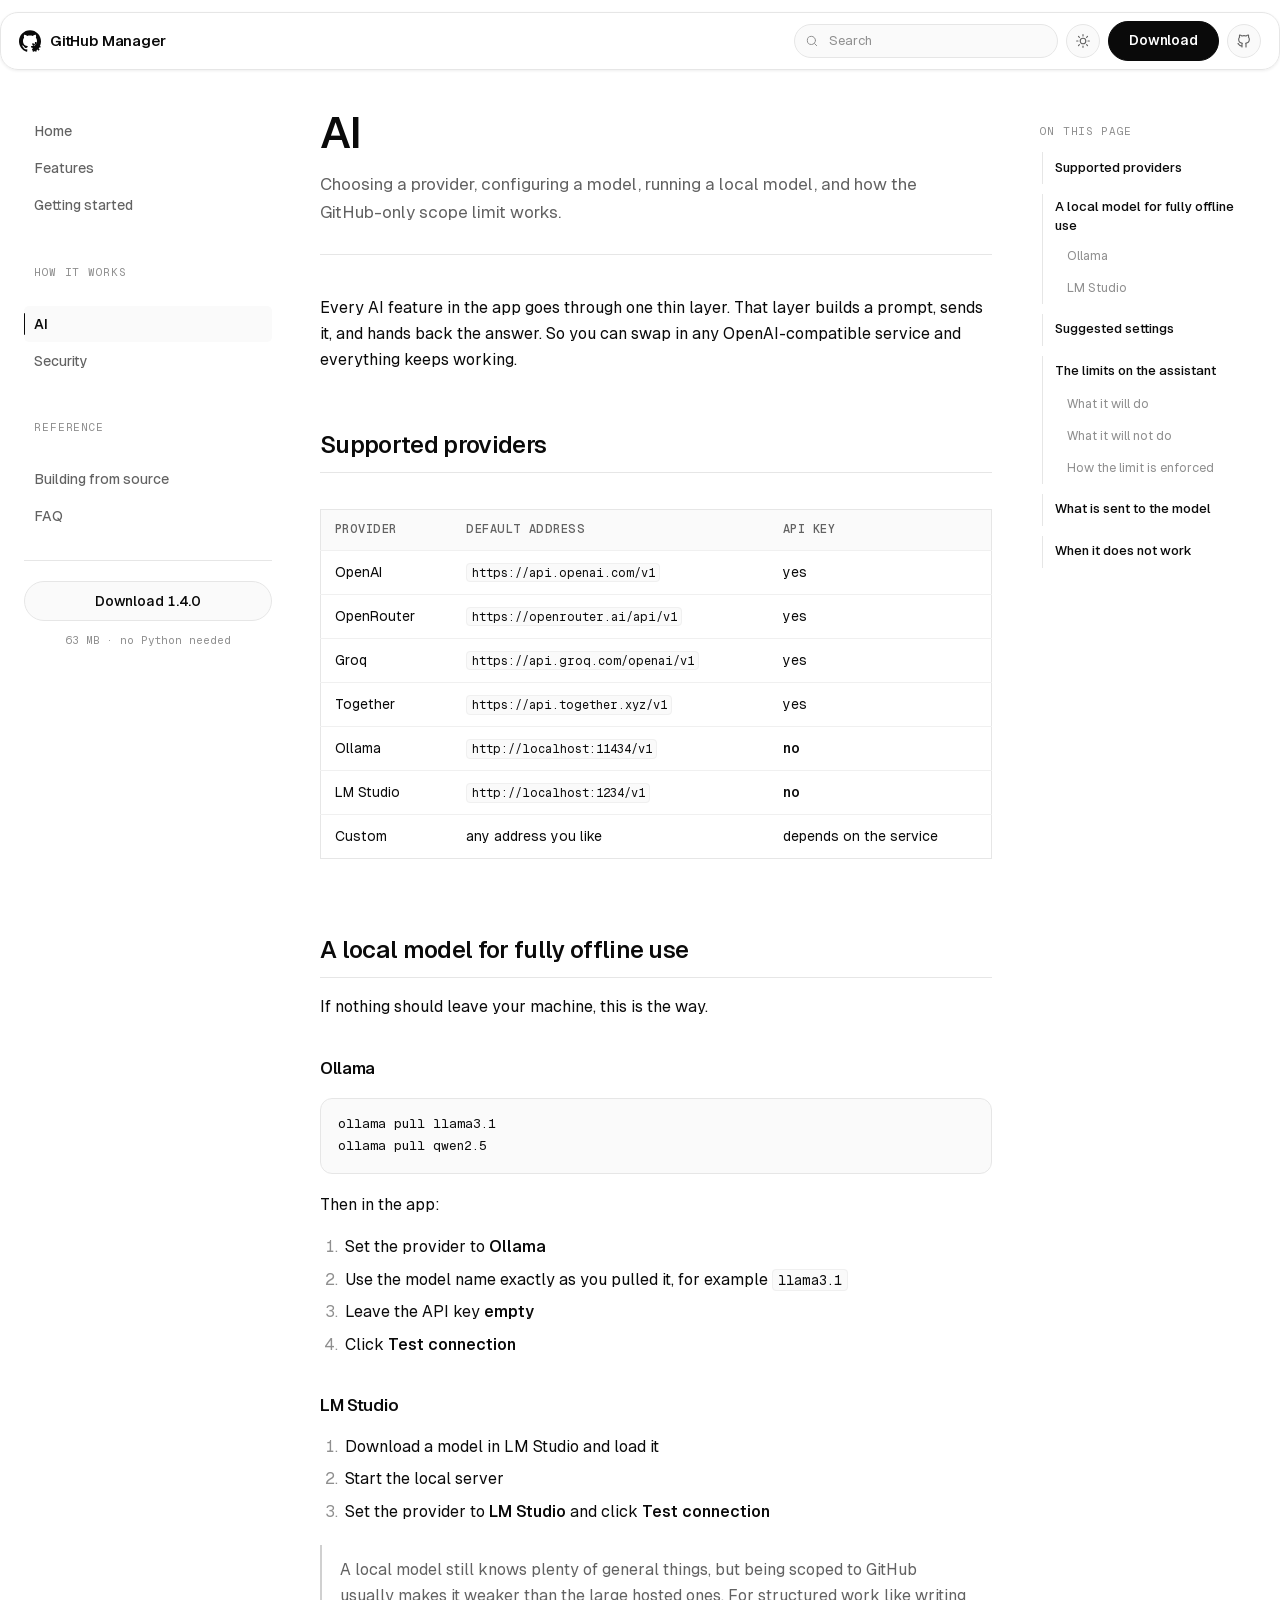
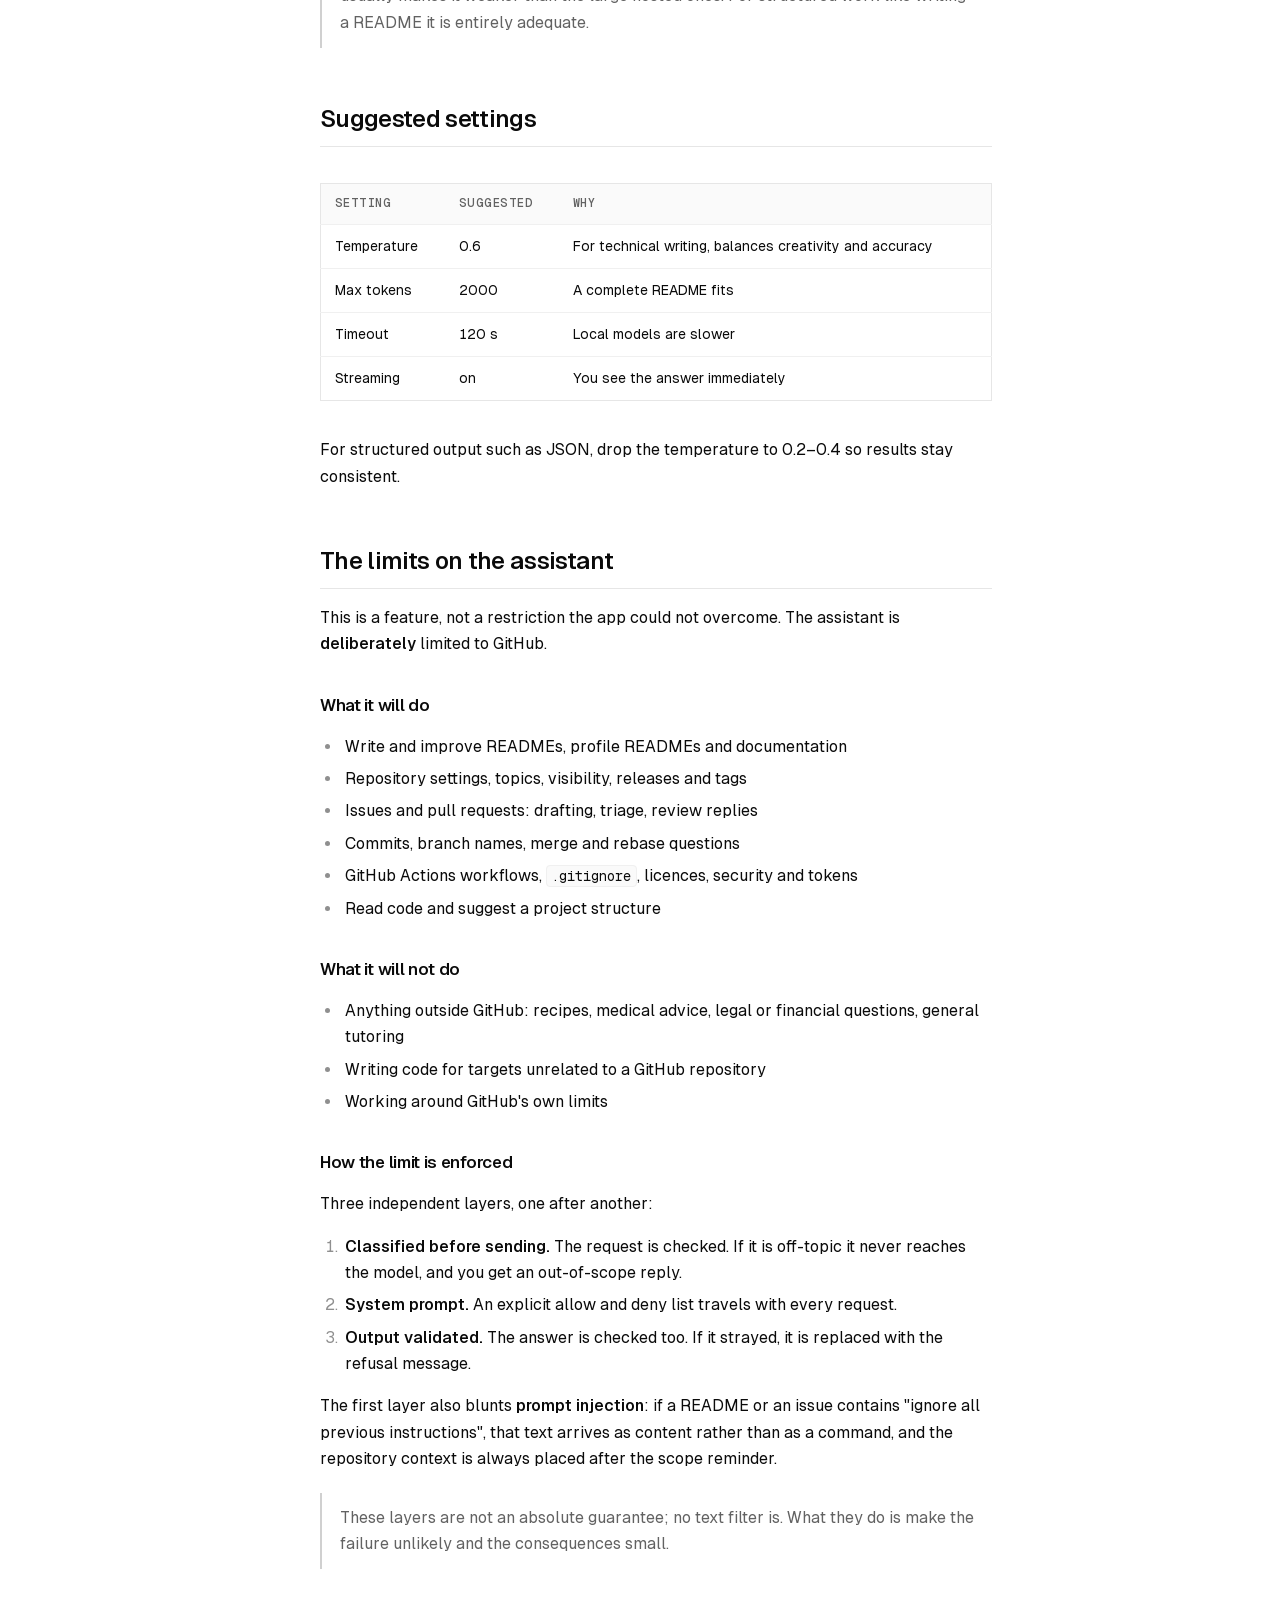
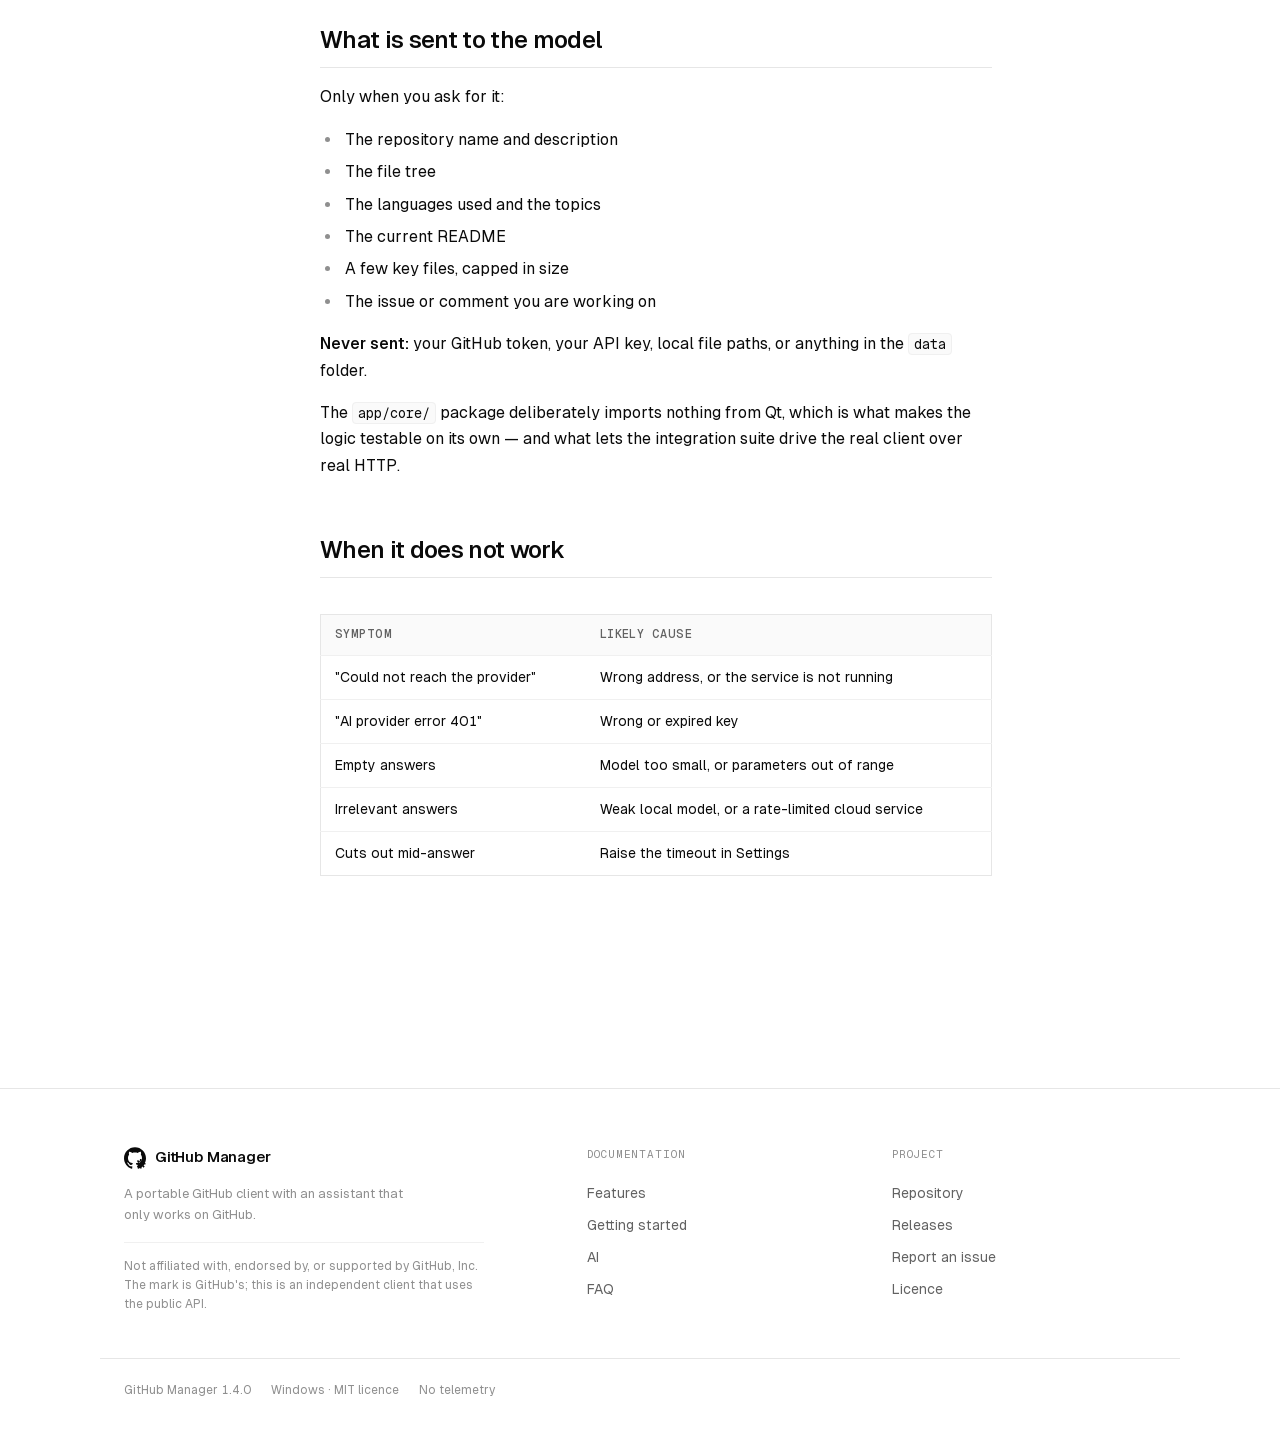
==== commit 69d119c4: "Monochrome the app, and one logo for both The app was violet-tinted and the site was not, so the two" ====
--- a/docs/ai.html
+++ b/docs/ai.html
@@ -36,7 +36,8 @@
     </button>
 
     <a class="brand" href="index.html">
-      <svg class="brand-mark" viewBox="0 0 24 24" aria-hidden="true"><path d="M3 6h7.5A5.5 5.5 0 0 1 16 11.5" stroke="currentColor" stroke-width="1.9" stroke-linecap="round" fill="none"/><path d="M21 18h-7.5A5.5 5.5 0 0 1 8 12.5" stroke="currentColor" stroke-width="1.9" stroke-linecap="round" fill="none"/><circle cx="3" cy="6" r="2.6" fill="currentColor"/><circle cx="21" cy="12" r="2.6" fill="currentColor"/><circle cx="3" cy="18" r="2.6" fill="currentColor"/><path d="M12.6 3.2 16.8 12l-4.2 8.8L8.4 12z" fill="currentColor" opacity="0.92"/></svg>
+      <svg class="brand-mark" viewBox="0 0 24 24" aria-hidden="true"><path d="M12 .297c-6.63 0-12 5.373-12 12 0 5.303 3.438 9.8 8.205 11.385.6.113.82-.258.82-.577 0-.285-.01-1.04-.015-2.04-3.338.724-4.042-1.61-4.042-1.61C4.422 18.07 3.633 17.7 3.633 17.7c-1.087-.744.084-.729.084-.729 1.205.084 1.838 1.236 1.838 1.236 1.07 1.835 2.809 1.305 3.495.998.108-.776.417-1.305.76-1.605-2.665-.3-5.466-1.332-5.466-5.93 0-1.31.465-2.38 1.235-3.22-.135-.303-.54-1.523.105-3.176 0 0 1.005-.322 3.3 1.23.96-.267 1.98-.399 3-.405 1.02.006 2.04.138 3 .405 2.28-1.552 3.285-1.23 3.285-1.23.645 1.653.24 2.873.12 3.176.765.84 1.23 1.91 1.23 3.22 0 4.61-2.805 5.625-5.475 5.92.42.36.81 1.096.81 2.22 0 1.606-.015 2.896-.015 3.286 0 .315.21.69.825.57C20.565 22.092 24 17.592 24 12.297c0-6.627-5.373-12-12-12"/>
+  <path d="M21.661 17.324L23.423 17.406L23.423 19.194L21.716 19.064L21.367 19.986L22.554 21.290L21.290 22.554L20.175 21.255L19.276 21.661L19.194 23.423L17.406 23.423L17.536 21.716L16.614 21.367L15.310 22.554L14.046 21.290L15.345 20.175L14.939 19.276L13.177 19.194L13.177 17.406L14.884 17.536L15.233 16.614L14.046 15.310L15.310 14.046L16.425 15.345L17.324 14.939L17.406 13.177L19.194 13.177L19.064 14.884L19.986 15.233L21.290 14.046L22.554 15.310L21.255 16.425ZM15.700 18.300A2.600 2.600 0 1 0 20.900 18.300A2.600 2.600 0 1 0 15.700 18.300Z" fill="currentColor" fill-rule="evenodd"/></svg>
       <span>GitHub&nbsp;Manager</span>
     </a>
 
@@ -289,10 +290,15 @@
   <div class="foot-grid">
     <div class="foot-brand">
       <a class="brand" href="index.html">
-        <svg class="brand-mark" viewBox="0 0 24 24" aria-hidden="true"><path d="M3 6h7.5A5.5 5.5 0 0 1 16 11.5" stroke="currentColor" stroke-width="1.9" stroke-linecap="round" fill="none"/><path d="M21 18h-7.5A5.5 5.5 0 0 1 8 12.5" stroke="currentColor" stroke-width="1.9" stroke-linecap="round" fill="none"/><circle cx="3" cy="6" r="2.6" fill="currentColor"/><circle cx="21" cy="12" r="2.6" fill="currentColor"/><circle cx="3" cy="18" r="2.6" fill="currentColor"/><path d="M12.6 3.2 16.8 12l-4.2 8.8L8.4 12z" fill="currentColor" opacity="0.92"/></svg>
+        <svg class="brand-mark" viewBox="0 0 24 24" aria-hidden="true"><path d="M12 .297c-6.63 0-12 5.373-12 12 0 5.303 3.438 9.8 8.205 11.385.6.113.82-.258.82-.577 0-.285-.01-1.04-.015-2.04-3.338.724-4.042-1.61-4.042-1.61C4.422 18.07 3.633 17.7 3.633 17.7c-1.087-.744.084-.729.084-.729 1.205.084 1.838 1.236 1.838 1.236 1.07 1.835 2.809 1.305 3.495.998.108-.776.417-1.305.76-1.605-2.665-.3-5.466-1.332-5.466-5.93 0-1.31.465-2.38 1.235-3.22-.135-.303-.54-1.523.105-3.176 0 0 1.005-.322 3.3 1.23.96-.267 1.98-.399 3-.405 1.02.006 2.04.138 3 .405 2.28-1.552 3.285-1.23 3.285-1.23.645 1.653.24 2.873.12 3.176.765.84 1.23 1.91 1.23 3.22 0 4.61-2.805 5.625-5.475 5.92.42.36.81 1.096.81 2.22 0 1.606-.015 2.896-.015 3.286 0 .315.21.69.825.57C20.565 22.092 24 17.592 24 12.297c0-6.627-5.373-12-12-12"/>
+  <path d="M21.661 17.324L23.423 17.406L23.423 19.194L21.716 19.064L21.367 19.986L22.554 21.290L21.290 22.554L20.175 21.255L19.276 21.661L19.194 23.423L17.406 23.423L17.536 21.716L16.614 21.367L15.310 22.554L14.046 21.290L15.345 20.175L14.939 19.276L13.177 19.194L13.177 17.406L14.884 17.536L15.233 16.614L14.046 15.310L15.310 14.046L16.425 15.345L17.324 14.939L17.406 13.177L19.194 13.177L19.064 14.884L19.986 15.233L21.290 14.046L22.554 15.310L21.255 16.425ZM15.700 18.300A2.600 2.600 0 1 0 20.900 18.300A2.600 2.600 0 1 0 15.700 18.300Z" fill="currentColor" fill-rule="evenodd"/></svg>
         <span>GitHub&nbsp;Manager</span>
       </a>
       <p>A portable GitHub client with an assistant that only works on GitHub.</p>
+      <p class="unofficial">
+        Not affiliated with, endorsed by, or supported by GitHub, Inc. The mark
+        is GitHub's; this is an independent client that uses the public API.
+      </p>
     </div>
     <div class="foot-col"><h4>Documentation</h4><a href="features.html">Features</a><a href="install.html">Getting started</a><a href="ai.html">AI</a><a href="faq.html">FAQ</a></div><div class="foot-col"><h4>Project</h4><a href="https://github.com/mrlurix/github-manager" target="_blank" rel="noopener noreferrer">Repository</a><a href="https://github.com/mrlurix/github-manager/releases/latest" target="_blank" rel="noopener noreferrer">Releases</a><a href="https://github.com/mrlurix/github-manager/issues" target="_blank" rel="noopener noreferrer">Report an issue</a><a href="https://github.com/mrlurix/github-manager/blob/main/LICENSE" target="_blank" rel="noopener noreferrer">Licence</a></div>
   </div>
--- a/docs/assets/style.css
+++ b/docs/assets/style.css
@@ -71,14 +71,24 @@
   --mono: "Geist Mono", ui-monospace, SFMono-Regular, "SF Mono", Menlo,
     Consolas, "Liberation Mono", monospace;
 
-  --header-h: 60px;
+  --header-h: 58px;
+  /* The header floats 12px down and is --header-h tall, so content has to clear
+     that much more than the bar itself. Every sticky rail and every scroll
+     offset below is derived from these two rather than from --header-h alone. */
+  --header-top: 12px;
+  --header-clear: calc(var(--header-top) + var(--header-h) + 12px);
   --rail-w: 248px;
   --toc-w: 216px;
   --measure: 68ch;
   --edge: 24px;
 
-  --r: 6px;
-  --r-btn: 8px;
+  /* Round, deliberately. A 6px corner on a 40px button reads as square; the
+     ask was round, so the buttons go all the way and the header is a floating
+     pill rather than a full-bleed bar. Panels sit between the two: enough curve
+     to match, not so much that a card grid starts looking like bubbles. */
+  --r: 12px;
+  --r-btn: 999px;
+  --r-head: 18px;
   --ease: cubic-bezier(0.16, 1, 0.3, 1);
   /* A second curve, slower and with no overshoot. Used for anything that moves
      a long way: reveals and panels. */
@@ -121,7 +131,7 @@
 
 html {
   scroll-behavior: smooth;
-  scroll-padding-top: calc(var(--header-h) + 24px);
+  scroll-padding-top: calc(var(--header-clear) + 12px);
   -webkit-text-size-adjust: 100%;
 }
 
@@ -191,29 +201,44 @@
   }
 }
 
-/* ------------------------------------------------------------------- header */
+/* ------------------------------------------------------------------- header
+   A floating bar rather than a full-bleed one. Rounding the corners of a bar
+   that runs edge to edge looks like a mistake - there is nothing for the curve
+   to sit inside. Insetting it turns the same idea into a shape: the header reads
+   as a control that happens to be always present, which is what it is.
+   ------------------------------------------------------------------------- */
 .site-header {
-  position: sticky; top: 0; z-index: 60;
+  position: sticky; top: 12px; z-index: 60;
   height: var(--header-h);
+  max-width: 1416px;
+  margin: 12px auto 0;
+  padding-inline: 6px;
   /* Translucent so content scrolling underneath reads as motion rather than as
      a second, sharper copy of itself. */
-  background: color-mix(in srgb, var(--bg) 72%, transparent);
+  background: color-mix(in srgb, var(--bg) 76%, transparent);
   backdrop-filter: saturate(180%) blur(20px);
-  border-bottom: 1px solid var(--line);
-}
+  border: 1px solid var(--line);
+  border-radius: var(--r-head);
+  box-shadow: 0 1px 2px rgba(0, 0, 0, .3);
+}
+html[data-theme="light"] .site-header { box-shadow: 0 1px 3px rgba(0, 0, 0, .07); }
 
 .bar {
   height: 100%;
-  display: flex; align-items: center; gap: 16px;
-  max-width: 1440px; margin: 0 auto; padding: 0 var(--edge);
-}
-
-/* Reading progress. A two pixel accent line under the header that grows with the
+  display: flex; align-items: center; gap: 14px;
+  padding-inline: 12px;
+}
+
+/* Reading progress. A two pixel accent line along the bottom that grows with the
    page. Scaled rather than resized: transform stays on the compositor, so it
-   does not cost a layout pass per frame. */
+   does not cost a layout pass per frame.
+
+   Inset from each end so it runs along the flat part of the curve. Without it
+   the line would sit under the rounded corners, where it is mostly invisible
+   and looks like a rendering fault at the two points it does show. */
 .progress {
-  position: absolute; inset-block-end: -1px; inset-inline-start: 0;
-  height: 2px; width: 100%;
+  position: absolute; inset-block-end: 0; inset-inline: var(--r-head);
+  height: 2px;
   background: var(--accent);
   transform: scaleX(0); transform-origin: 0 50%;
   opacity: .9;
@@ -228,8 +253,16 @@
   letter-spacing: -0.012em; white-space: nowrap;
 }
 .brand:hover { color: var(--text); text-decoration: none; }
-.brand-mark { width: 20px; height: 20px; transition: transform .4s var(--ease); }
-.brand:hover .brand-mark { transform: rotate(-12deg); }
+/* The app mark: the GitHub Octocat with a gear. Filled, so the fill has to be
+   set explicitly - the site's global svg rule is for stroked icons. */
+.brand-mark {
+  width: 22px; height: 22px;
+  fill: currentColor; stroke: none;
+  transition: transform .45s var(--ease);
+}
+/* A small turn on hover, not a spin: the gear implies rotation, and this much
+   of it reads as acknowledging the pointer rather than as a loading state. */
+.brand:hover .brand-mark { transform: rotate(18deg); }
 
 .top-nav {
   display: flex; align-items: center; gap: 4px;
@@ -249,7 +282,7 @@
 .icon-btn {
   display: grid; place-items: center;
   width: 34px; height: 34px; flex: none;
-  border: 1px solid var(--line); border-radius: var(--r);
+  border: 1px solid var(--line); border-radius: var(--r-btn);
   background: var(--bg-raised); color: var(--text-dim); cursor: pointer;
   transition: color .12s var(--ease), border-color .12s var(--ease),
     background .12s var(--ease), transform .12s var(--ease);
@@ -271,7 +304,7 @@
 .search-icon-button {
   display: none; place-items: center;
   width: 34px; height: 34px; flex: none;
-  border: 1px solid var(--line); border-radius: var(--r);
+  border: 1px solid var(--line); border-radius: var(--r-btn);
   background: var(--bg-raised); color: var(--text-dim); cursor: pointer;
 }
 .search-icon-button:hover { color: var(--text); border-color: var(--line-strong); }
@@ -285,8 +318,8 @@
 
 .search input {
   width: 100%; height: 34px;
-  padding: 0 14px 0 33px;
-  border: 1px solid var(--line); border-radius: var(--r);
+  padding: 0 14px 0 34px;
+  border: 1px solid var(--line); border-radius: var(--r-btn);
   background: var(--bg-raised); color: var(--text);
   font: inherit; font-size: 0.8125rem; outline: none;
   transition: border-color .12s var(--ease), background .12s var(--ease);
@@ -344,11 +377,14 @@
 .btn {
   position: relative; overflow: hidden;
   display: inline-flex; align-items: center; justify-content: center; gap: 8px;
-  height: 40px; padding: 0 18px;
+  height: 40px;
   border: 1px solid var(--line); border-radius: var(--r-btn);
   background: var(--bg-raised); color: var(--text);
   font: inherit; font-size: 0.875rem; font-weight: 520; letter-spacing: -0.008em;
   cursor: pointer; white-space: nowrap;
+  /* A pill needs more horizontal room than a rectangle of the same label, or
+     the curve eats the space the text needs. */
+  padding-inline: 20px;
   transition: background .14s var(--ease), border-color .14s var(--ease),
     color .14s var(--ease), transform .14s var(--ease),
     box-shadow .14s var(--ease);
@@ -422,7 +458,7 @@
 .btn:hover .btn-arrow { transform: rotate(45deg) translate(2px, -2px); }
 
 .cta-row { display: flex; flex-wrap: wrap; gap: 10px; margin-top: 30px; }
-.cta-row .btn { height: 46px; padding: 0 22px; font-size: 0.9375rem; border-radius: 10px; }
+.cta-row .btn { height: 46px; padding: 0 26px; font-size: 0.9375rem; }
 
 /* ------------------------------------------------------------ marketing shell
    The landing page drops the docs rails: one centred column, full bleed, with
@@ -475,7 +511,7 @@
   letter-spacing: 0.09em; text-transform: uppercase;
   color: var(--text-dim);
   border: 1px solid var(--line); border-radius: 999px;
-  padding: 4px 12px; margin-bottom: 26px;
+  padding: 5px 14px; margin-bottom: 26px;
   background: var(--bg-raised);
 }
 .eyebrow b { color: var(--text); font-weight: 500; }
@@ -517,7 +553,7 @@
   position: relative;
   margin: 68px 0 0;
   border: 1px solid var(--line-strong);
-  border-radius: 10px;
+  border-radius: 14px;
   background: var(--bg-raised);
   overflow: hidden;
   /* The glow sits behind the window, not around it. */
@@ -727,6 +763,17 @@
   color: var(--text-faint); font-size: 0.8125rem;
   margin: 14px 0 0; max-width: 34ch; line-height: 1.6;
 }
+/* The mark is GitHub's, so the line saying so has to be here rather than only
+   in the source repository: this is where someone decides whether the app is
+   an official product, and the answer has to be on the page. */
+.foot-brand .unofficial {
+  margin-top: 16px; padding-top: 14px;
+  border-top: 1px solid var(--line-faint);
+  color: var(--text-faint); font-size: 0.75rem;
+  line-height: 1.6; max-width: 40ch;
+}
+.foot-brand .unofficial a { color: var(--text-dim); }
+.foot-brand .unofficial a:hover { color: var(--text); }
 .foot-col h4 {
   font-family: var(--mono); font-size: 0.6875rem; font-weight: 400;
   letter-spacing: 0.08em; text-transform: uppercase;
@@ -753,10 +800,12 @@
   gap: 48px;
   align-items: start;
 }
+/* The landing page has no shell, so its content needs the same clearance. */
+.marketing { padding-top: 40px; }
 
 .rail {
-  position: sticky; top: var(--header-h);
-  max-height: calc(100vh - var(--header-h));
+  position: sticky; top: var(--header-clear);
+  max-height: calc(100vh - var(--header-clear));
   overflow-y: auto; overscroll-behavior: contain;
   padding: 32px 0 28px;
 }
@@ -827,17 +876,17 @@
   margin: 56px 0 16px; padding-bottom: 12px;
   border-bottom: 1px solid var(--line);
   line-height: 1.25;
-  scroll-margin-top: calc(var(--header-h) + 24px);
+  scroll-margin-top: var(--header-clear);
 }
 h3 {
   font-size: 1.0625rem; letter-spacing: -0.018em; font-weight: 560;
   margin: 36px 0 10px; line-height: 1.4;
-  scroll-margin-top: calc(var(--header-h) + 24px);
+  scroll-margin-top: var(--header-clear);
 }
 h4 {
   font-size: 0.9375rem; font-weight: 560;
   margin: 26px 0 8px;
-  scroll-margin-top: calc(var(--header-h) + 24px);
+  scroll-margin-top: var(--header-clear);
 }
 p { margin: 16px 0; }
 .content > h2:first-child, .doc-head + h2 { margin-top: 40px; }
@@ -975,8 +1024,8 @@
 
 /* ---------------------------------------------------------------------- toc */
 .toc {
-  position: sticky; top: var(--header-h);
-  max-height: calc(100vh - var(--header-h));
+  position: sticky; top: var(--header-clear);
+  max-height: calc(100vh - var(--header-clear));
   overflow-y: auto; overscroll-behavior: contain;
   padding: 40px 0 28px;
 }
@@ -1043,7 +1092,7 @@
   .icon-btn, .search-icon-button { width: 38px; }
 
   .rail {
-    position: fixed; inset-block: var(--header-h) 0; inset-inline-start: 0;
+    position: fixed; inset-block: var(--header-clear) 0; inset-inline-start: 0;
     width: 288px; max-height: none;
     background: var(--bg); border-inline-end: 1px solid var(--line);
     padding: 24px 16px; z-index: 55;
@@ -1067,9 +1116,12 @@
 }
 
 @media (max-width: 640px) {
-  :root { --edge: 16px; }
-  .bar { gap: 8px; }
+  :root { --edge: 16px; --header-top: 8px; }
+  .bar { gap: 8px; padding-inline: 6px; }
   .brand span { display: none; }
+  /* Nearly the full width, so the pill has room to be a pill. The margin is
+     what keeps the curve from being cut off at the screen edge. */
+  .site-header { margin-inline: 10px; padding-inline: 4px; }
 
   /* The search box becomes an overlay so the bar keeps room to breathe. */
   .search-icon-button { display: grid; }
@@ -1081,14 +1133,17 @@
   .bar { position: relative; }
   body.searching .search {
     display: block;
-    position: fixed; inset-block-start: 0; z-index: 70;
-    padding-block: 14px;
+    /* Covers the whole width when open. The bar is rounded, so an overlay
+       clipped to its box would leave square corners floating over it. */
+    position: fixed; inset-inline: 0; inset-block-start: 0; z-index: 70;
+    padding: 14px var(--edge);
+    border-bottom: 1px solid var(--line);
   }
   body.searching .search-icon-button { visibility: hidden; }
   .results { inset-inline: var(--edge); }
 
   /* "Download" alone is enough at this width; the hero carries the rest. */
-  .bar .btn { padding-inline: 12px; }
+  .bar .btn { padding-inline: 14px; }
 
   /* 44px is the smallest target a finger reliably lands on. Everything in the
      bar grows to it rather than being shrunk to fit. */
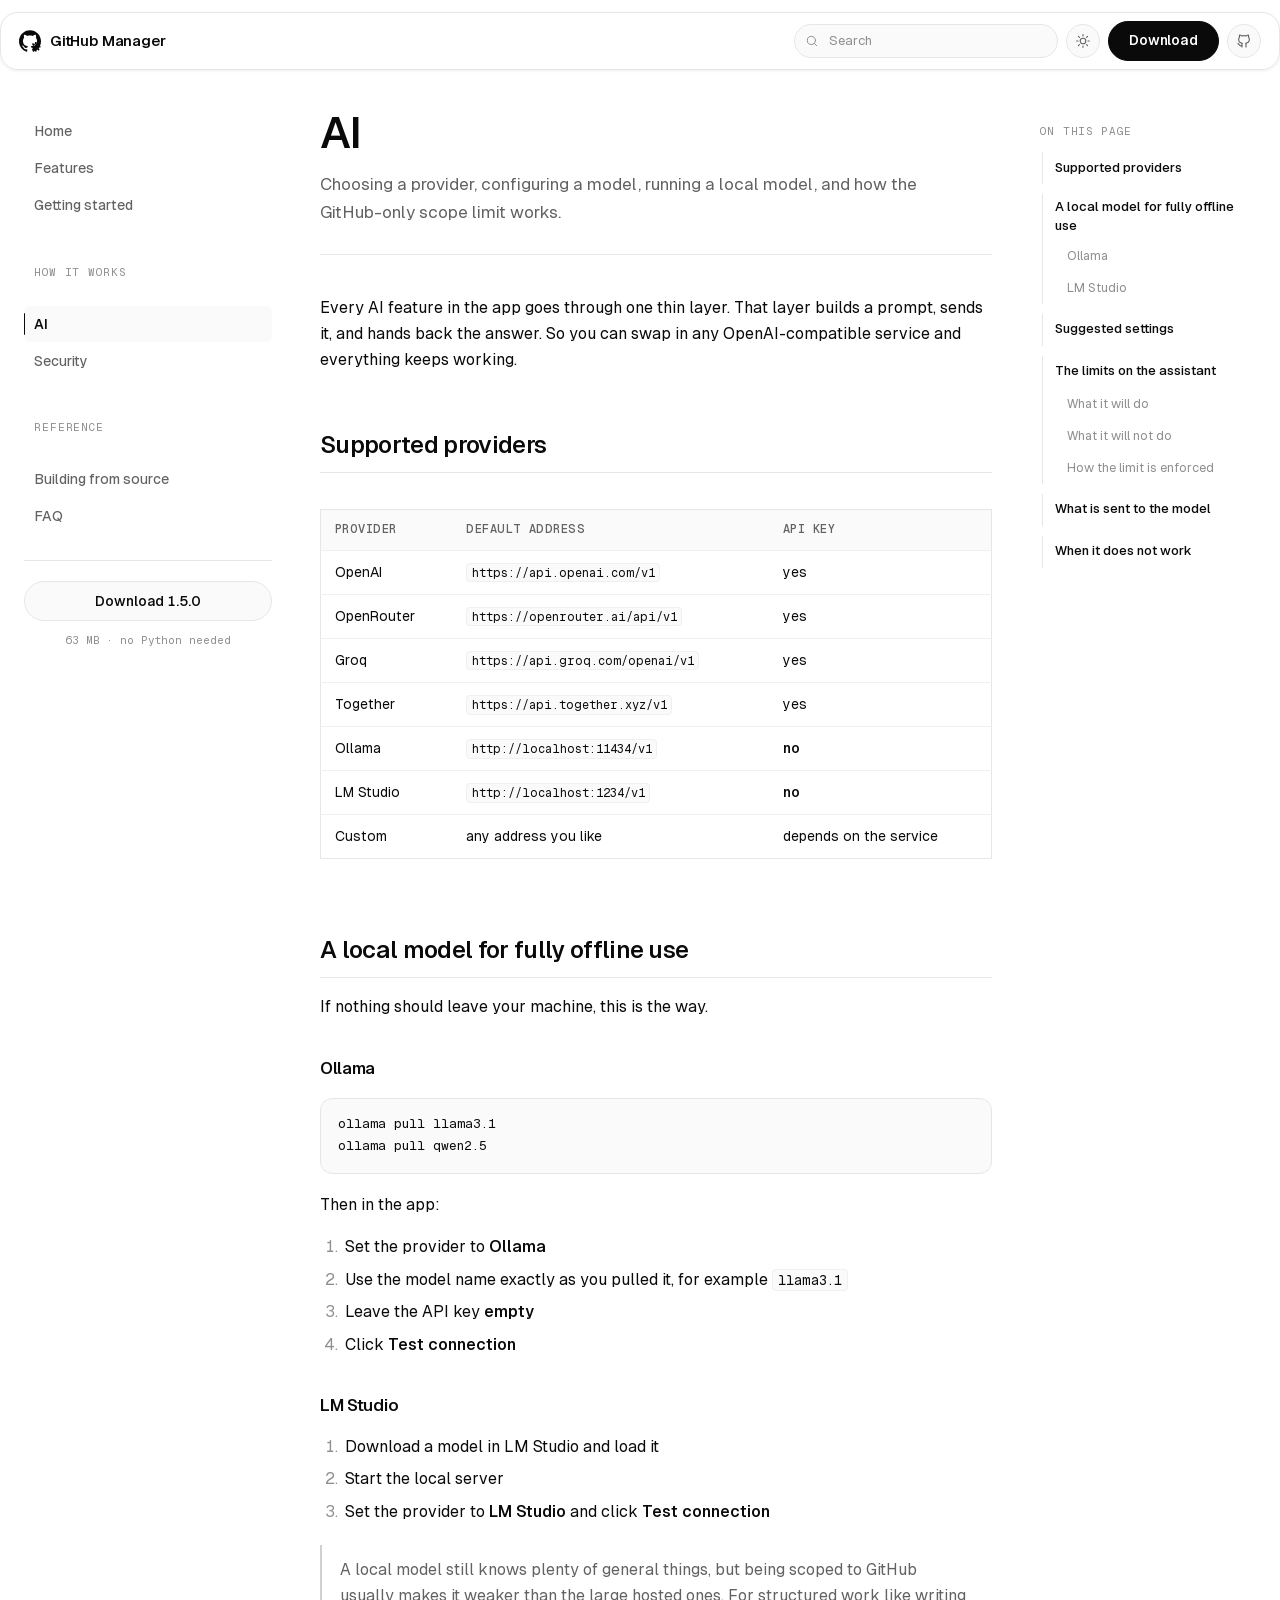
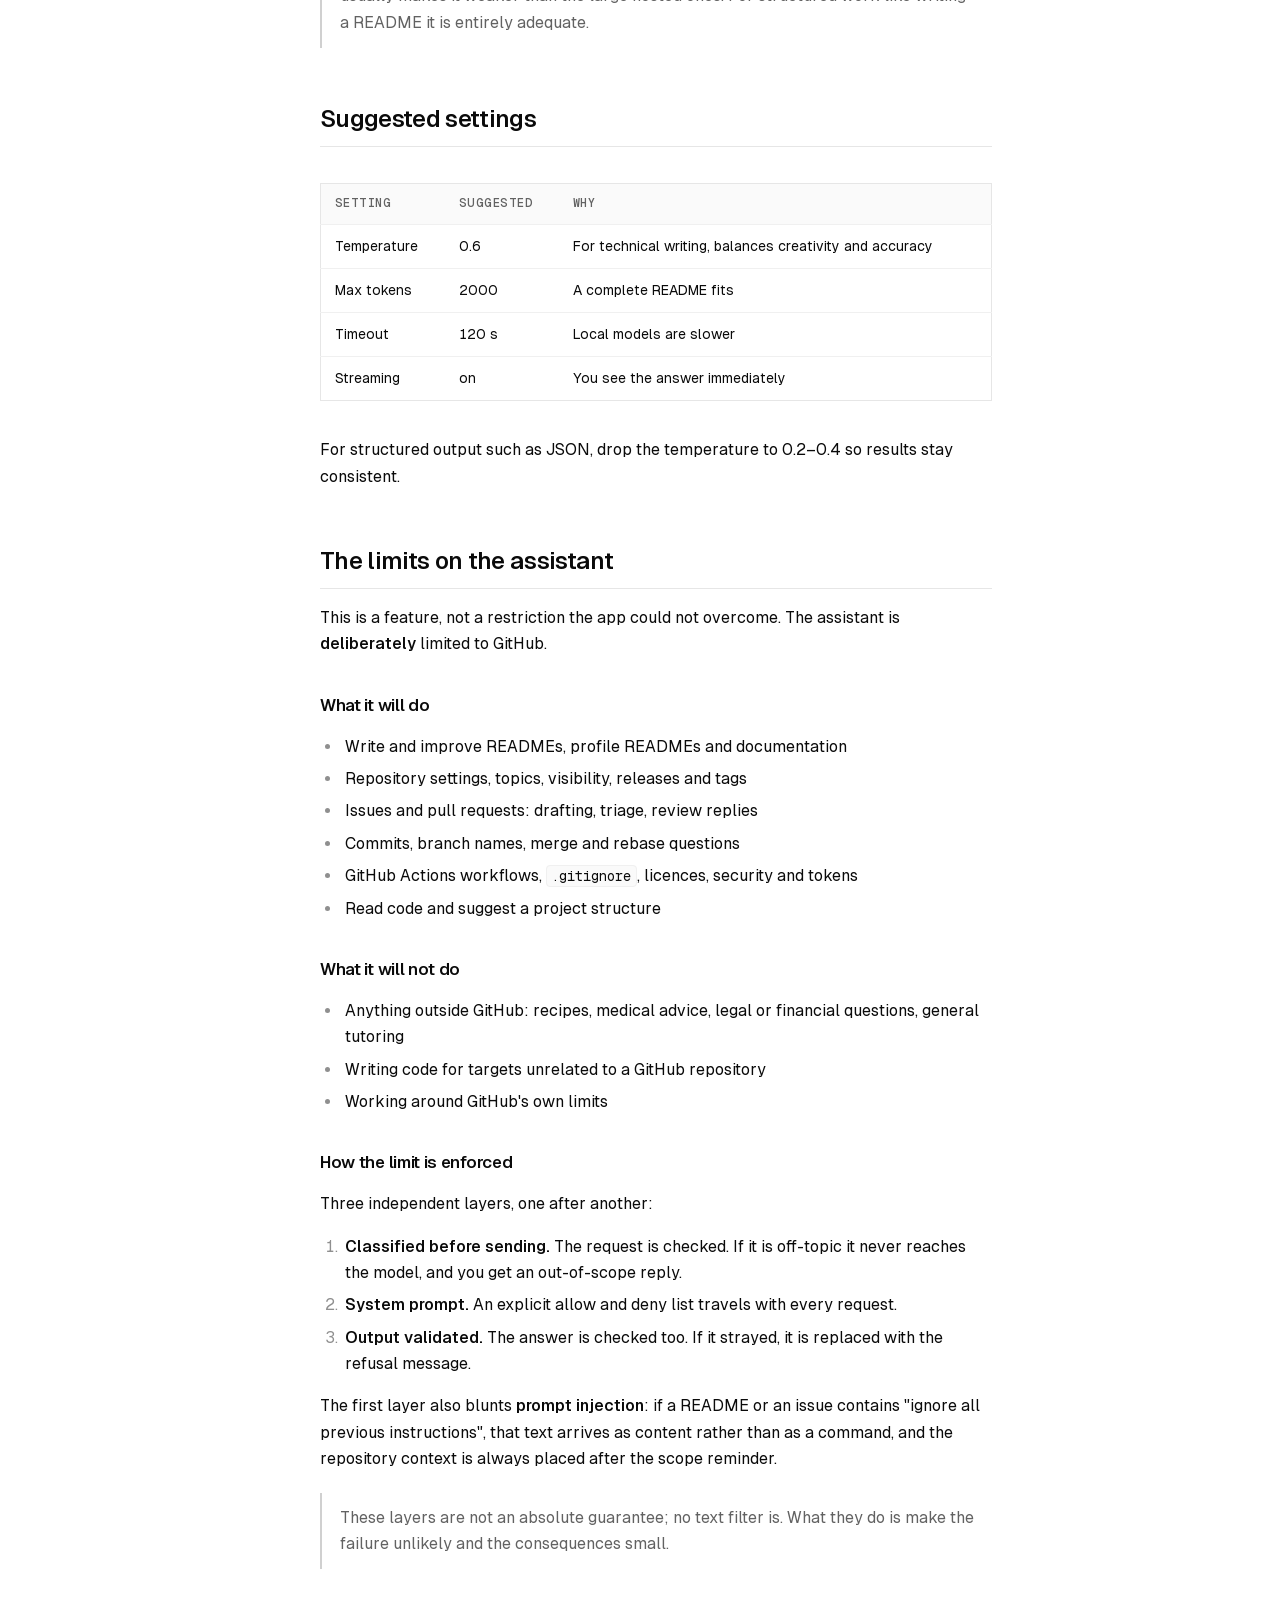
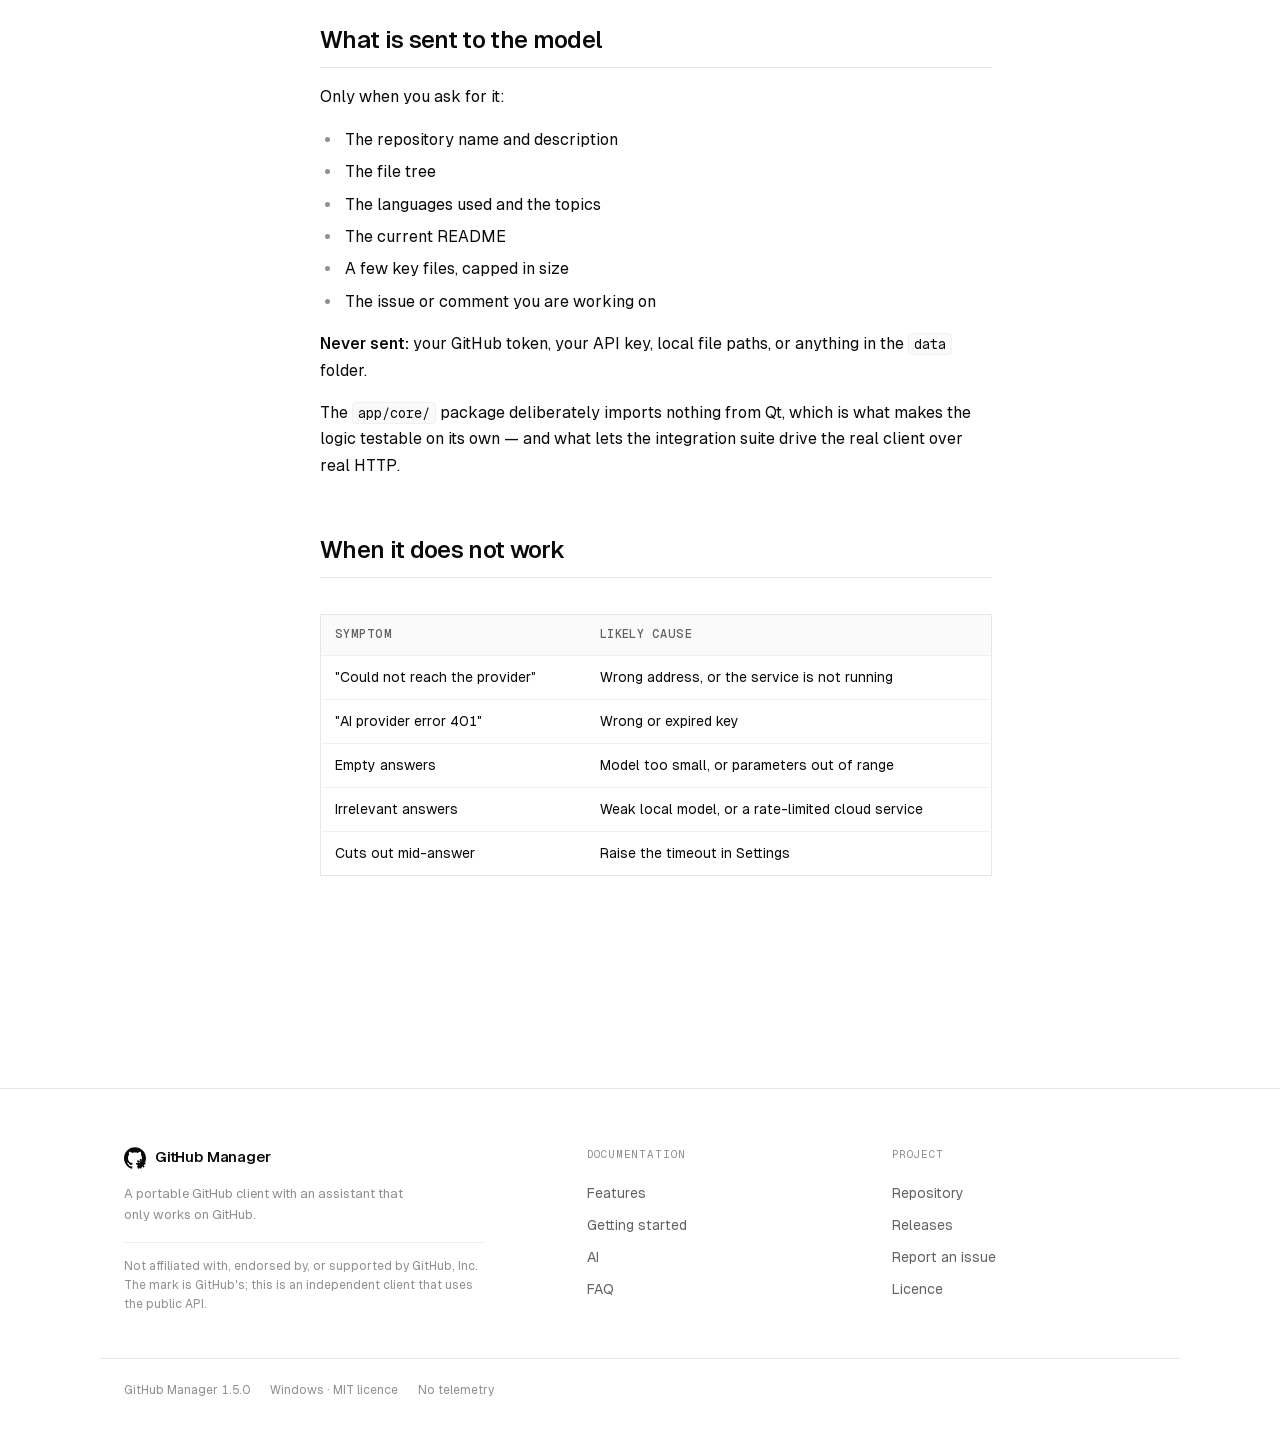
==== commit 71368dbd: "Release 1.5.0: one design system, and a version that cannot go stale The app was violet-tinted and t" ====
--- a/docs/ai.html
+++ b/docs/ai.html
@@ -83,7 +83,7 @@
 <aside class="rail" id="rail">
     <nav class="rail-nav" aria-label="Documentation"><a class="rail-link" href="index.html">Home</a><a class="rail-link" href="features.html">Features</a><a class="rail-link" href="install.html">Getting started</a><p class="rail-caption">How it works</p><a class="rail-link is-active" href="ai.html" aria-current="page">AI</a><a class="rail-link" href="security.html">Security</a><p class="rail-caption">Reference</p><a class="rail-link" href="build.html">Building from source</a><a class="rail-link" href="faq.html">FAQ</a></nav>
     <div class="rail-foot">
-      <a class="btn" href="https://github.com/mrlurix/github-manager/releases/latest/download/GitHubManager.exe" target="_blank" rel="noopener noreferrer">Download 1.4.0</a>
+      <a class="btn" href="https://github.com/mrlurix/github-manager/releases/latest/download/GitHubManager.exe" target="_blank" rel="noopener noreferrer">Download 1.5.0</a>
       <p>63 MB &middot; no Python needed</p>
     </div>
   </aside>
@@ -303,7 +303,7 @@
     <div class="foot-col"><h4>Documentation</h4><a href="features.html">Features</a><a href="install.html">Getting started</a><a href="ai.html">AI</a><a href="faq.html">FAQ</a></div><div class="foot-col"><h4>Project</h4><a href="https://github.com/mrlurix/github-manager" target="_blank" rel="noopener noreferrer">Repository</a><a href="https://github.com/mrlurix/github-manager/releases/latest" target="_blank" rel="noopener noreferrer">Releases</a><a href="https://github.com/mrlurix/github-manager/issues" target="_blank" rel="noopener noreferrer">Report an issue</a><a href="https://github.com/mrlurix/github-manager/blob/main/LICENSE" target="_blank" rel="noopener noreferrer">Licence</a></div>
   </div>
   <div class="foot-base">
-    <span>GitHub Manager 1.4.0</span>
+    <span>GitHub Manager 1.5.0</span>
     <span>Windows &middot; MIT licence</span>
     <span>No telemetry</span>
   </div>
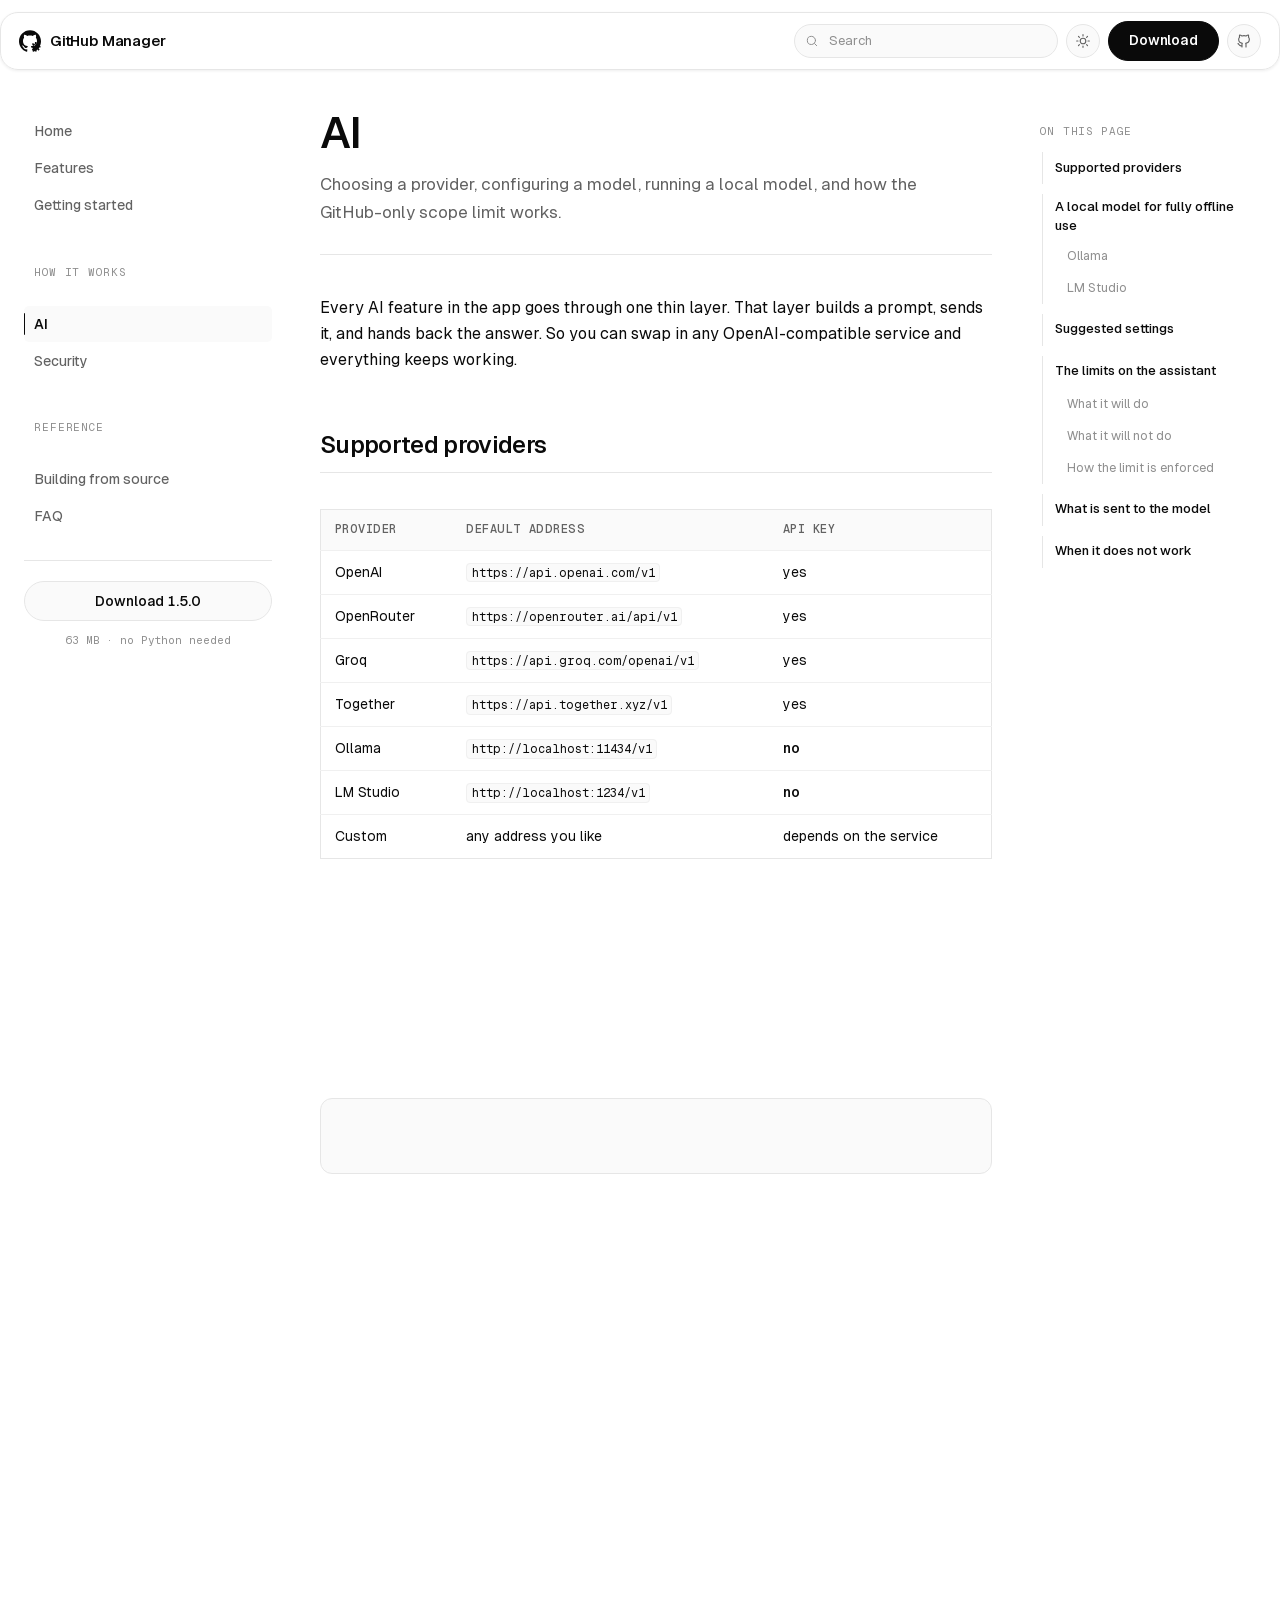
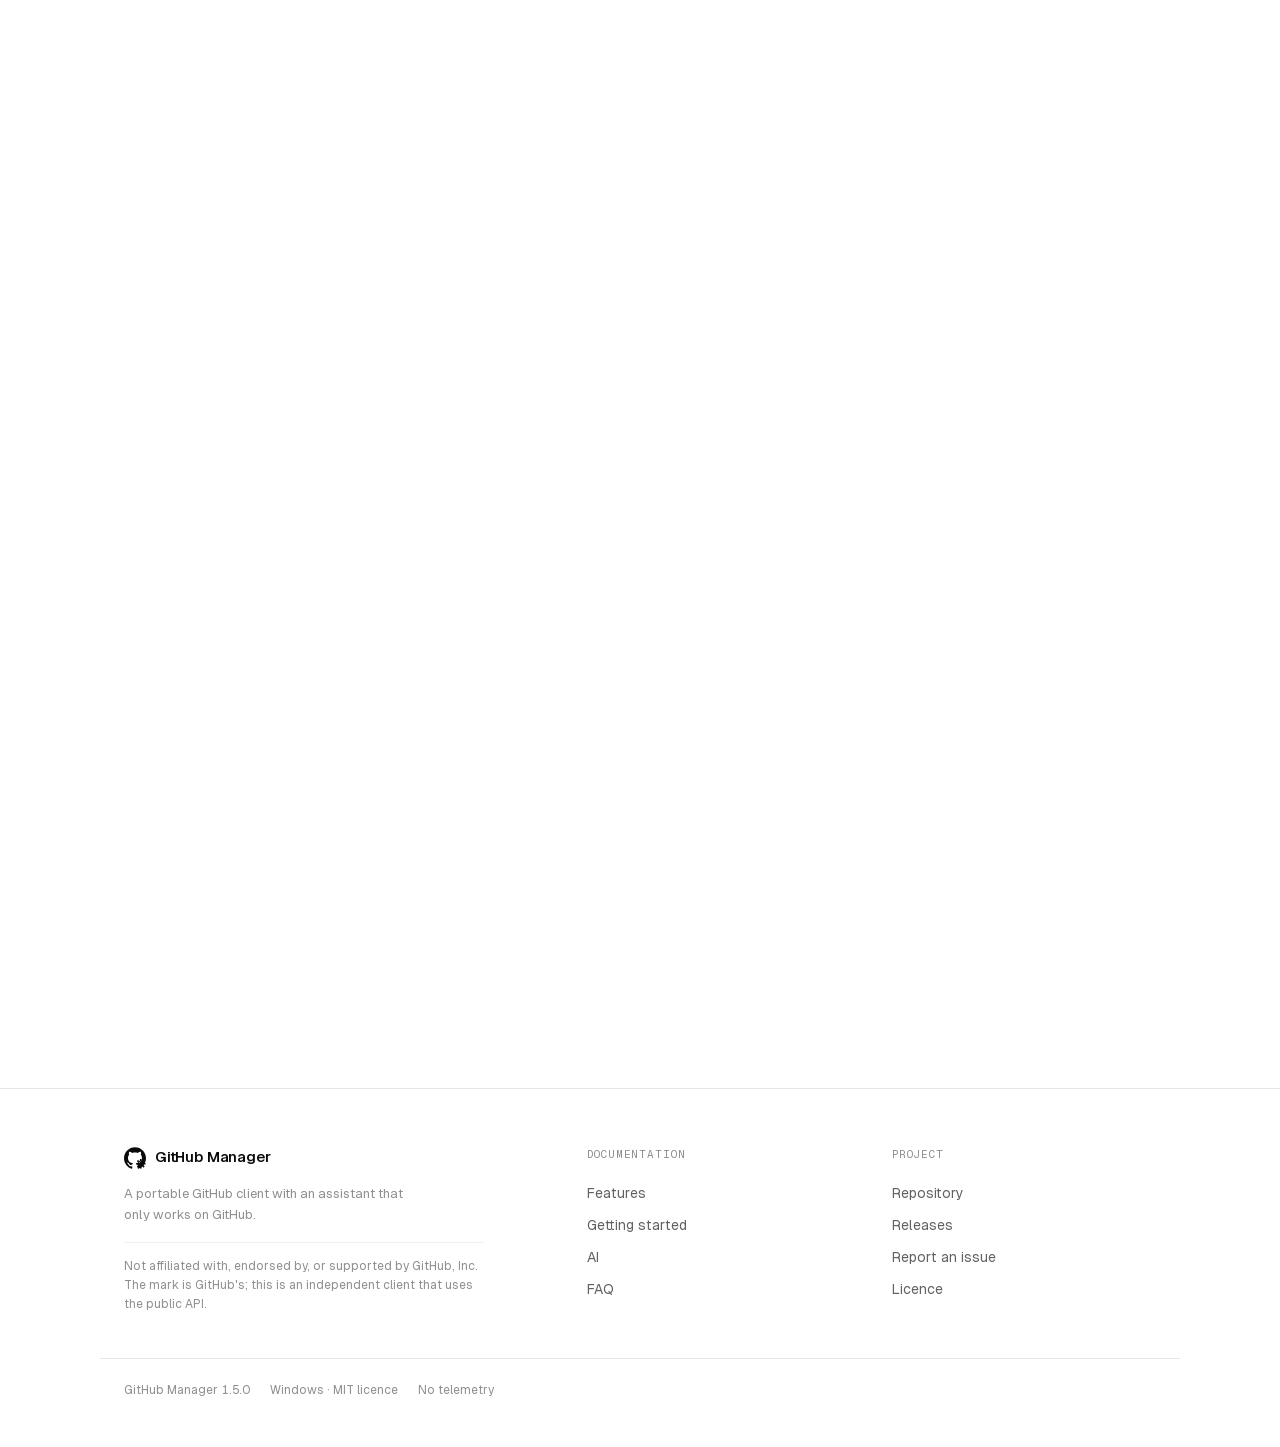
==== commit 64e8cb44: "Fix the findings from the security audit App - Percent-encoded path traversal in validate_repo_path " ====
--- a/docs/ai.html
+++ b/docs/ai.html
@@ -7,10 +7,28 @@
      policy travels with the document. It refuses inline script and event handler
      attributes even if something slipped past the body sanitiser, which is what
      turns a mistake in a markdown file into broken markup instead of a compromise.
-     The fonts are self-hosted, so nothing on this page reaches a third party:
-     'unsafe-inline' is there for style only, because markdown carries style
-     attributes. -->
-<meta http-equiv="Content-Security-Policy" content="default-src 'self'; script-src 'self'; style-src 'self' 'unsafe-inline'; font-src 'self'; img-src 'self' data:; connect-src 'self'; object-src 'none'; base-uri 'none'; form-action 'none'; frame-ancestors 'none'">
+
+     Two things this policy deliberately does NOT claim:
+
+     'unsafe-inline' for style. It was here on the reasoning that markdown
+     carries style attributes. The sanitiser has no "style" in _ALLOWED_ATTRS
+     and no page in docs_src contains one, so it was pure concession. The
+     check in check_no_inline_styles() fails the build if that ever stops
+     being true.
+
+     frame-ancestors 'none'. This is the one that matters, and it cannot be
+     fixed here: CSP3 section 3.3 lists frame-ancestors among the directives
+     that are not supported inside a <meta> element, so the browser discards
+     it. Leaving it in the string read as protection that existed. Clickjacking
+     against this site needs a real Content-Security-Policy response header,
+     which GitHub Pages does not let a repository set. Until that changes the
+     page is framable, and that is a property of the host, not a bug to
+     patch around.
+
+     img-src has no data:. Nothing on the site uses one, and _safe_src already
+     refuses a data: source, so permitting it here only created a second,
+     looser rule that disagreed with the first. -->
+<meta http-equiv="Content-Security-Policy" content="default-src 'self'; script-src 'self'; style-src 'self'; font-src 'self'; img-src 'self'; connect-src 'self'; object-src 'none'; base-uri 'none'; form-action 'none'">
 <meta name="referrer" content="strict-origin-when-cross-origin">
 <title>AI · GitHub Manager</title>
 <meta name="description" content="Choosing a provider, configuring a model, running a local model, and how the GitHub-only scope limit works.">
--- a/docs/assets/style.css
+++ b/docs/assets/style.css
@@ -229,9 +229,14 @@
   padding-inline: 12px;
 }
 
-/* Reading progress. A two pixel accent line along the bottom that grows with the
-   page. Scaled rather than resized: transform stays on the compositor, so it
-   does not cost a layout pass per frame.
+/* Reading progress. A two pixel line along the bottom that grows with the page.
+   Scaled rather than resized: transform stays on the compositor, so it does not
+   cost a layout pass per frame.
+
+   The text colour, not the accent. It sits directly under a translucent blurred
+   header over moving content, and a saturated blue against black shimmered while
+   the page moved under it; a neutral line reads as one thing moving rather than
+   two, which is all a progress indicator is supposed to do.
 
    Inset from each end so it runs along the flat part of the curve. Without it
    the line would sit under the rounded corners, where it is mostly invisible
@@ -239,9 +244,9 @@
 .progress {
   position: absolute; inset-block-end: 0; inset-inline: var(--r-head);
   height: 2px;
-  background: var(--accent);
+  background: var(--text);
   transform: scaleX(0); transform-origin: 0 50%;
-  opacity: .9;
+  opacity: .75;
 }
 @media (prefers-reduced-motion: reduce) {
   .progress { display: none; }
@@ -1084,6 +1089,36 @@
   .nav-toggle { display: grid; }
   .shell { grid-template-columns: minmax(0, 1fr); gap: 0; }
 
+  /* The landing page has no rail, so these links are its whole navigation. The
+     hamburger turns them into a panel rather than leaving a button that opens
+     nothing - which is what the bar did on that page until the button was
+     wired to whichever navigation the page actually has.
+
+     Positioned against the header, which is sticky and therefore already a
+     containing block; the inset matches the header's own padding so the panel
+     lines up with its edges rather than floating inside them. */
+  .top-nav.is-open {
+    display: flex;
+    position: absolute;
+    inset-inline: var(--header-h);
+    top: calc(100% + 8px);
+    flex-direction: column;
+    align-items: stretch;
+    gap: 2px;
+    margin-inline-start: 0;
+    padding: 8px;
+    background: var(--bg-raised);
+    border: 1px solid var(--line);
+    border-radius: var(--r);
+    box-shadow: 0 12px 32px -12px rgba(0, 0, 0, .5);
+  }
+  .top-nav.is-open a {
+    /* A full-width target, and tall enough to hit with a thumb. */
+    padding-block: 12px;
+    padding-inline: 14px;
+    font-size: 0.9375rem;
+  }
+
   /* A tablet is often touched with a stylus or a finger even with a mouse
      attached, so the bar grows here too. This sits above the narrow-screen
      rules below deliberately: they are the ones that reach 44px, and a later
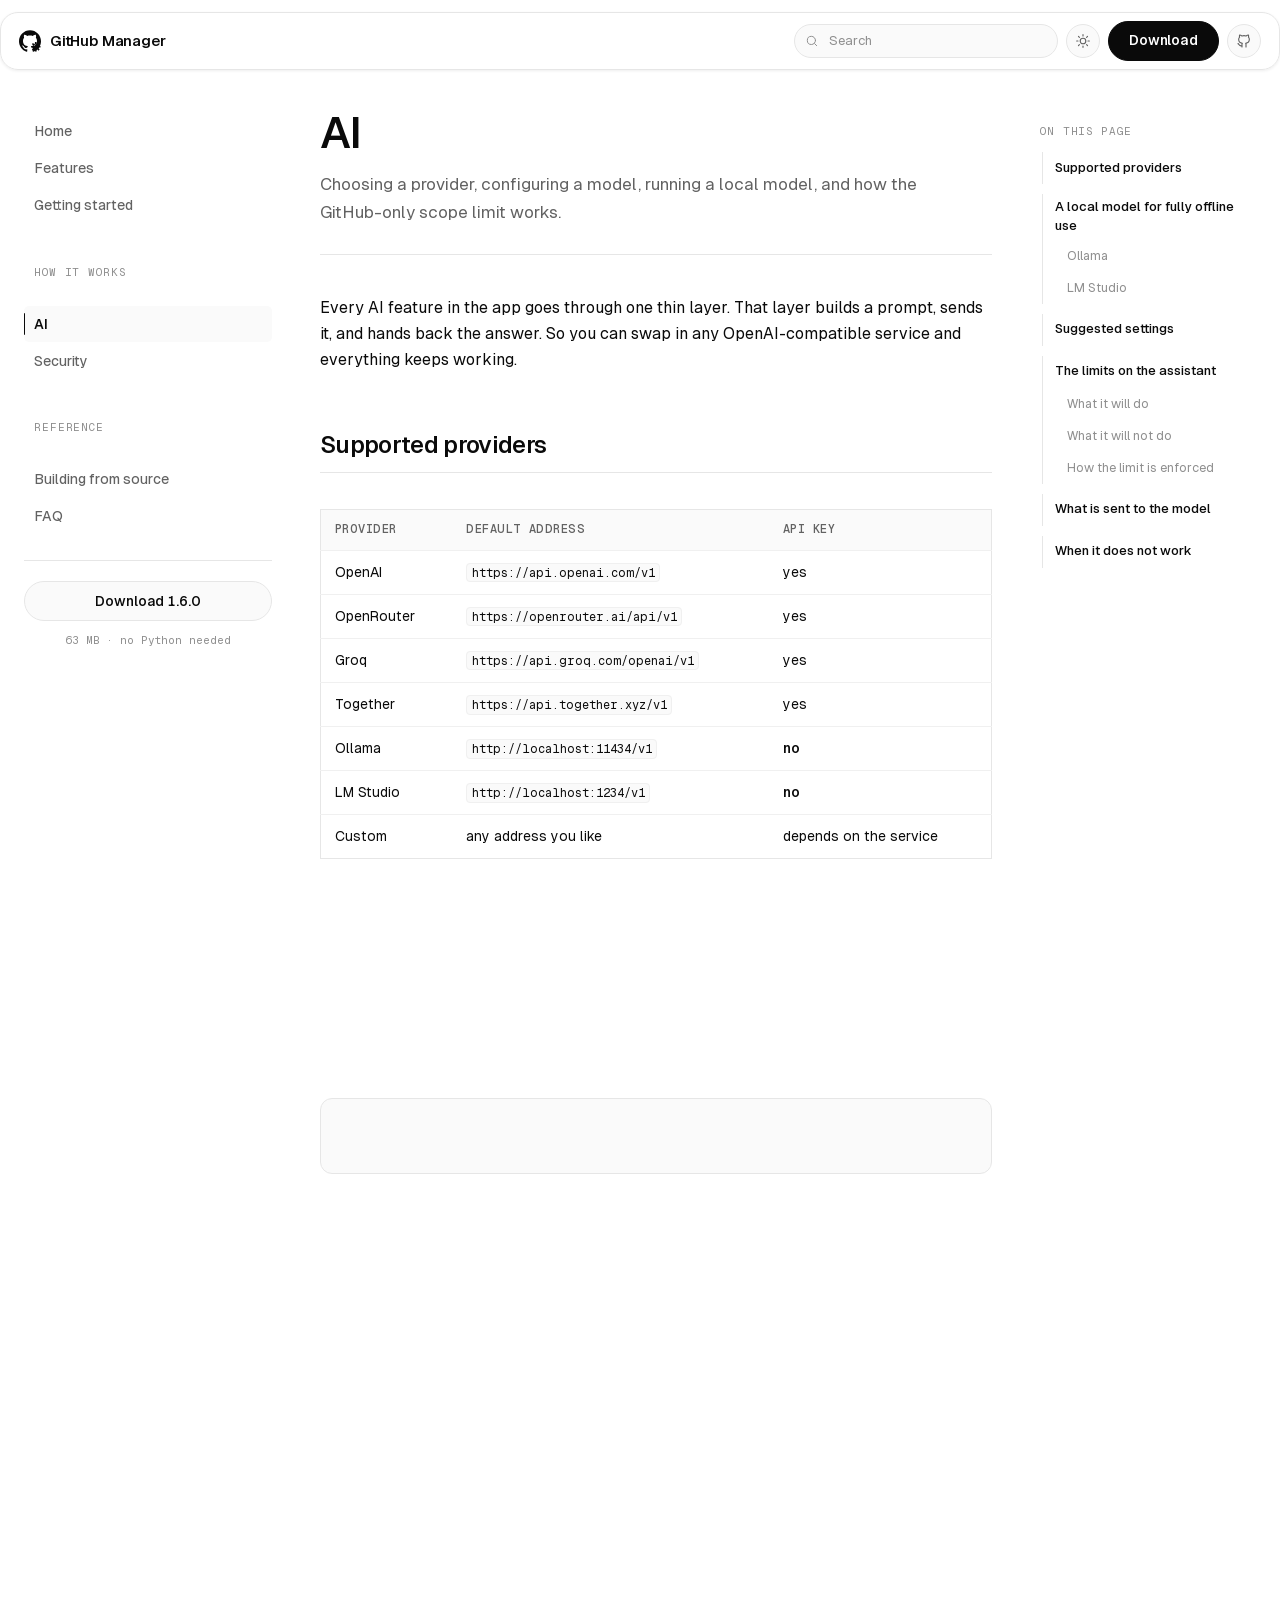
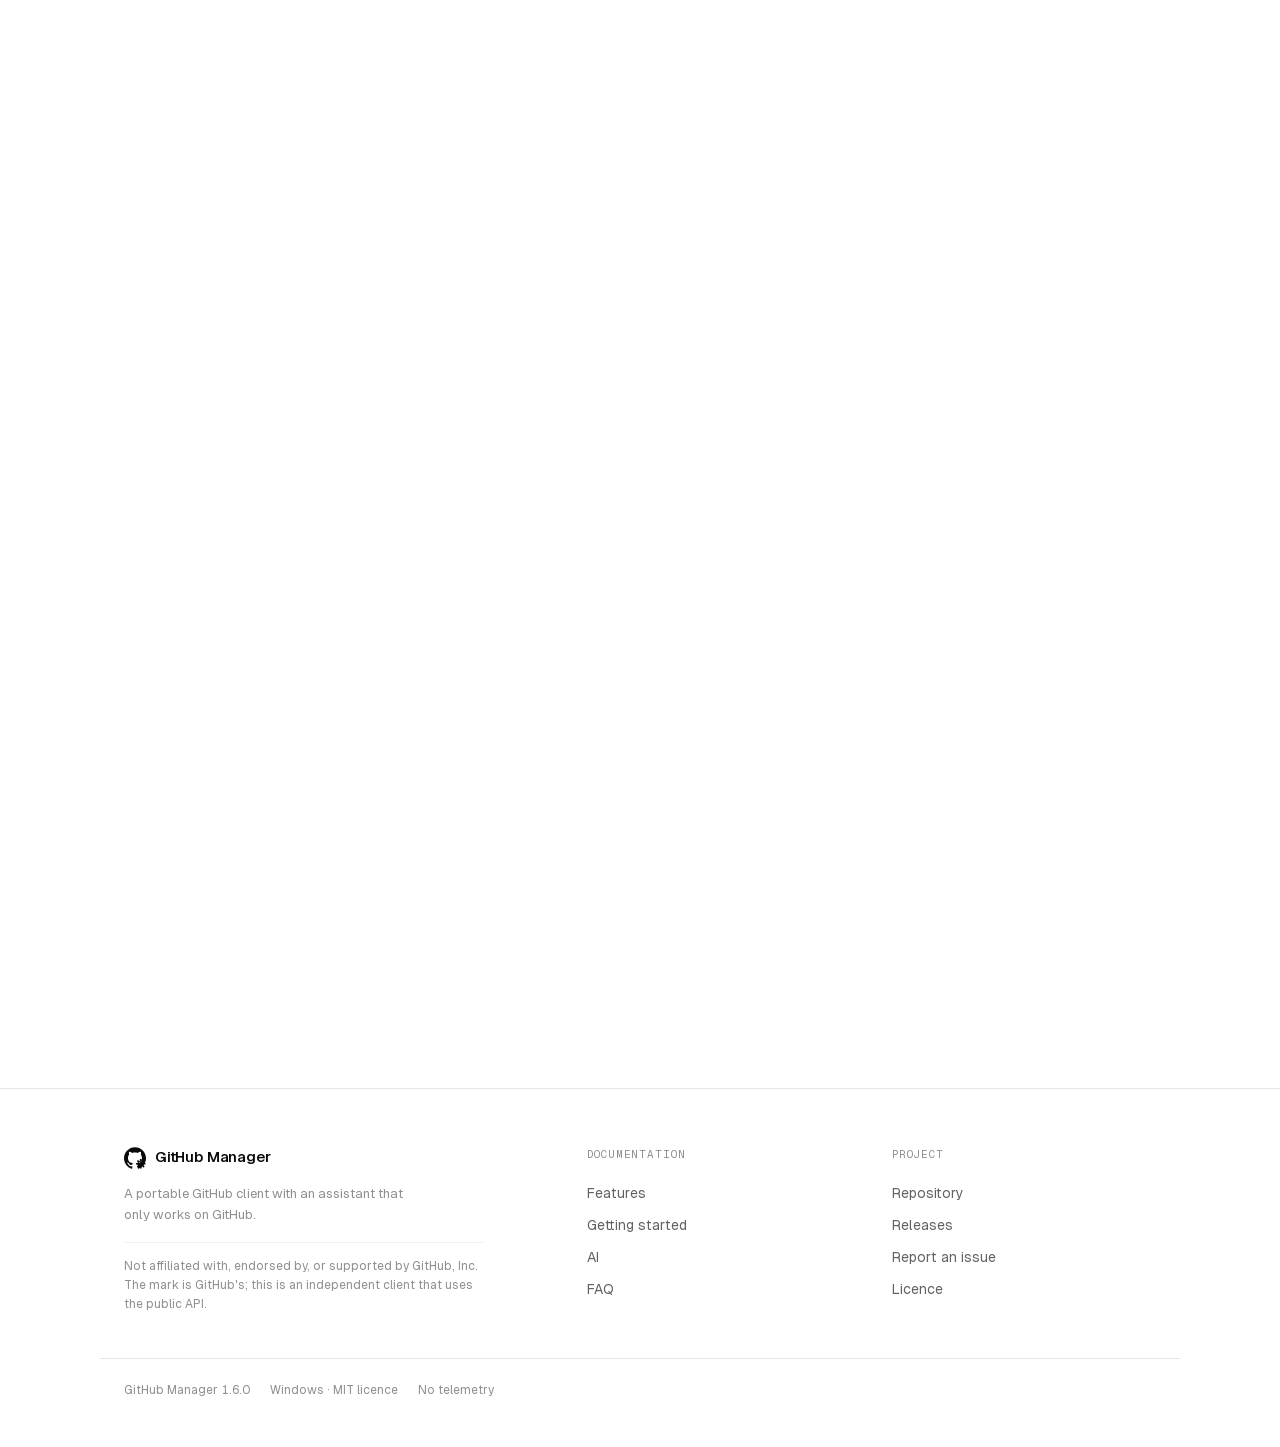
==== commit 7ccab9ca: "Release 1.6.0 Minor rather than patch: the path and branch validators now reject input they used to " ====
--- a/docs/ai.html
+++ b/docs/ai.html
@@ -101,7 +101,7 @@
 <aside class="rail" id="rail">
     <nav class="rail-nav" aria-label="Documentation"><a class="rail-link" href="index.html">Home</a><a class="rail-link" href="features.html">Features</a><a class="rail-link" href="install.html">Getting started</a><p class="rail-caption">How it works</p><a class="rail-link is-active" href="ai.html" aria-current="page">AI</a><a class="rail-link" href="security.html">Security</a><p class="rail-caption">Reference</p><a class="rail-link" href="build.html">Building from source</a><a class="rail-link" href="faq.html">FAQ</a></nav>
     <div class="rail-foot">
-      <a class="btn" href="https://github.com/mrlurix/github-manager/releases/latest/download/GitHubManager.exe" target="_blank" rel="noopener noreferrer">Download 1.5.0</a>
+      <a class="btn" href="https://github.com/mrlurix/github-manager/releases/latest/download/GitHubManager.exe" target="_blank" rel="noopener noreferrer">Download 1.6.0</a>
       <p>63 MB &middot; no Python needed</p>
     </div>
   </aside>
@@ -321,7 +321,7 @@
     <div class="foot-col"><h4>Documentation</h4><a href="features.html">Features</a><a href="install.html">Getting started</a><a href="ai.html">AI</a><a href="faq.html">FAQ</a></div><div class="foot-col"><h4>Project</h4><a href="https://github.com/mrlurix/github-manager" target="_blank" rel="noopener noreferrer">Repository</a><a href="https://github.com/mrlurix/github-manager/releases/latest" target="_blank" rel="noopener noreferrer">Releases</a><a href="https://github.com/mrlurix/github-manager/issues" target="_blank" rel="noopener noreferrer">Report an issue</a><a href="https://github.com/mrlurix/github-manager/blob/main/LICENSE" target="_blank" rel="noopener noreferrer">Licence</a></div>
   </div>
   <div class="foot-base">
-    <span>GitHub Manager 1.5.0</span>
+    <span>GitHub Manager 1.6.0</span>
     <span>Windows &middot; MIT licence</span>
     <span>No telemetry</span>
   </div>
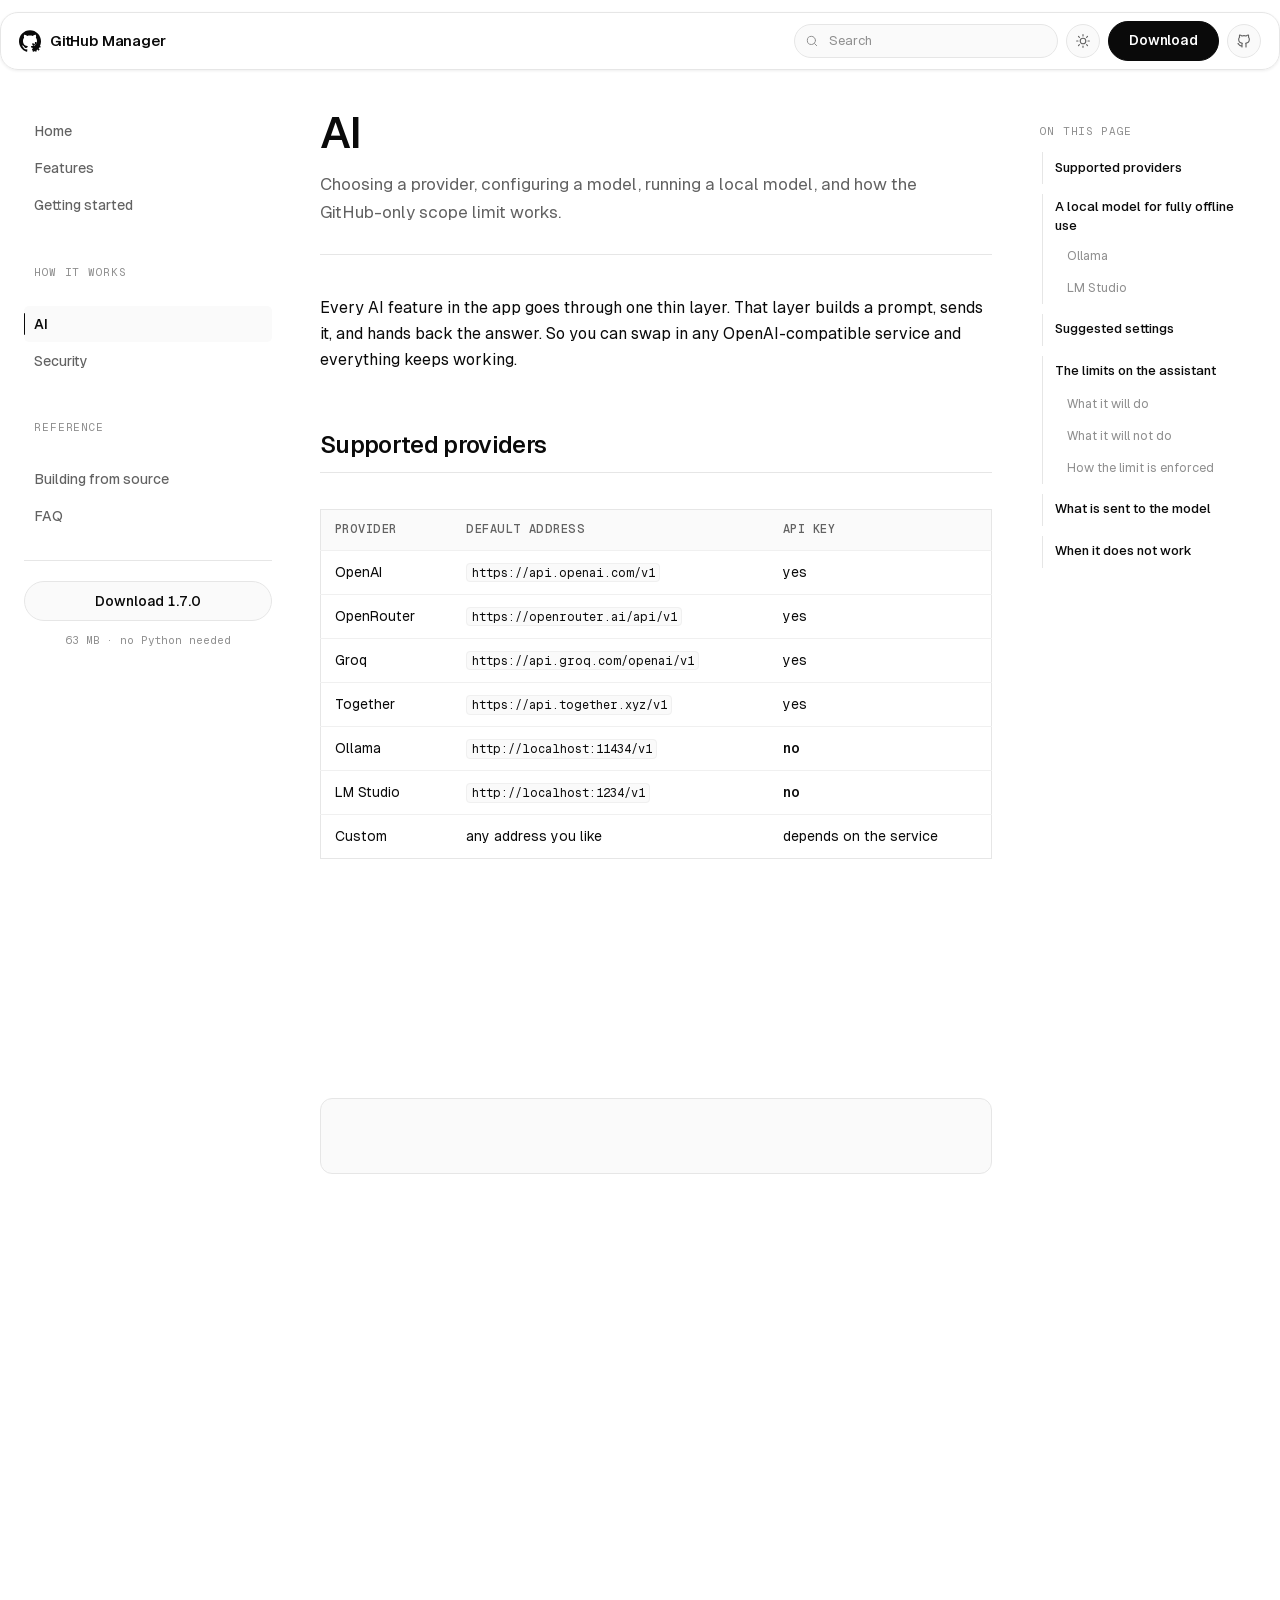
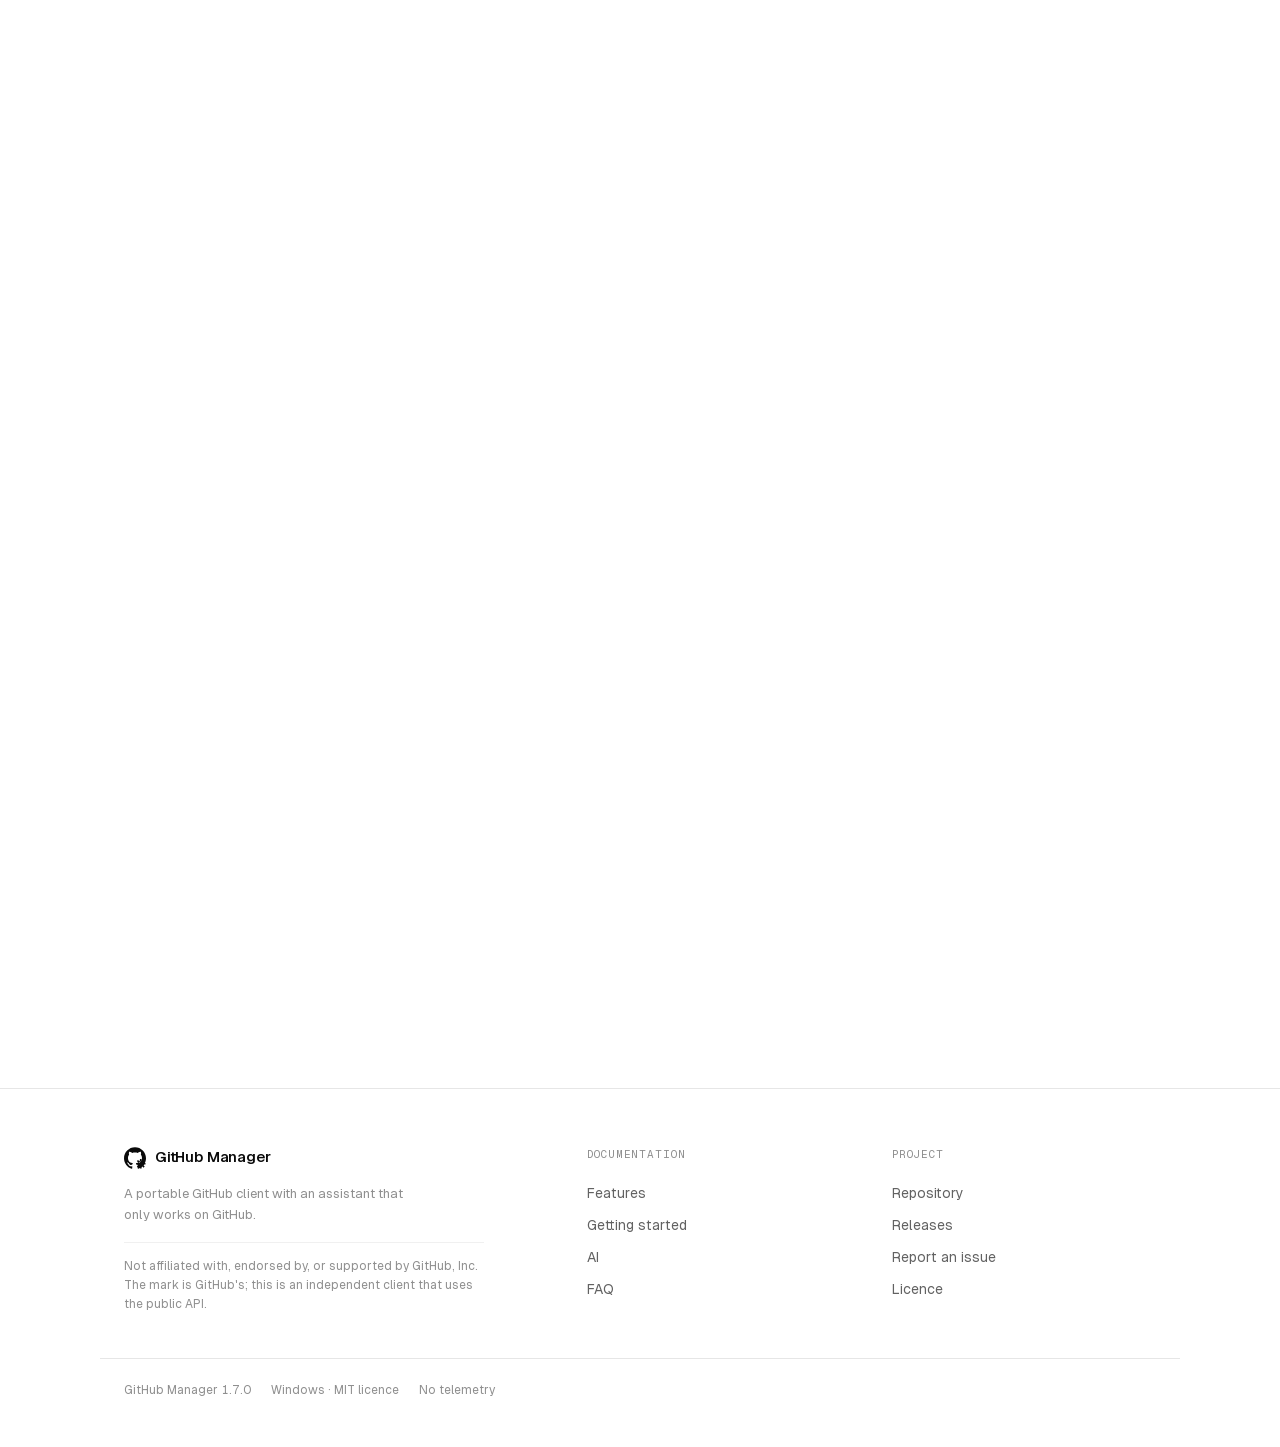
==== commit 07db93e0: "Address the second security review 1. Reversible secret storage on macOS and Linux. The fallback wro" ====
--- a/docs/ai.html
+++ b/docs/ai.html
@@ -101,7 +101,7 @@
 <aside class="rail" id="rail">
     <nav class="rail-nav" aria-label="Documentation"><a class="rail-link" href="index.html">Home</a><a class="rail-link" href="features.html">Features</a><a class="rail-link" href="install.html">Getting started</a><p class="rail-caption">How it works</p><a class="rail-link is-active" href="ai.html" aria-current="page">AI</a><a class="rail-link" href="security.html">Security</a><p class="rail-caption">Reference</p><a class="rail-link" href="build.html">Building from source</a><a class="rail-link" href="faq.html">FAQ</a></nav>
     <div class="rail-foot">
-      <a class="btn" href="https://github.com/mrlurix/github-manager/releases/latest/download/GitHubManager.exe" target="_blank" rel="noopener noreferrer">Download 1.6.0</a>
+      <a class="btn" href="https://github.com/mrlurix/github-manager/releases/latest/download/GitHubManager.exe" target="_blank" rel="noopener noreferrer">Download 1.7.0</a>
       <p>63 MB &middot; no Python needed</p>
     </div>
   </aside>
@@ -321,7 +321,7 @@
     <div class="foot-col"><h4>Documentation</h4><a href="features.html">Features</a><a href="install.html">Getting started</a><a href="ai.html">AI</a><a href="faq.html">FAQ</a></div><div class="foot-col"><h4>Project</h4><a href="https://github.com/mrlurix/github-manager" target="_blank" rel="noopener noreferrer">Repository</a><a href="https://github.com/mrlurix/github-manager/releases/latest" target="_blank" rel="noopener noreferrer">Releases</a><a href="https://github.com/mrlurix/github-manager/issues" target="_blank" rel="noopener noreferrer">Report an issue</a><a href="https://github.com/mrlurix/github-manager/blob/main/LICENSE" target="_blank" rel="noopener noreferrer">Licence</a></div>
   </div>
   <div class="foot-base">
-    <span>GitHub Manager 1.6.0</span>
+    <span>GitHub Manager 1.7.0</span>
     <span>Windows &middot; MIT licence</span>
     <span>No telemetry</span>
   </div>
